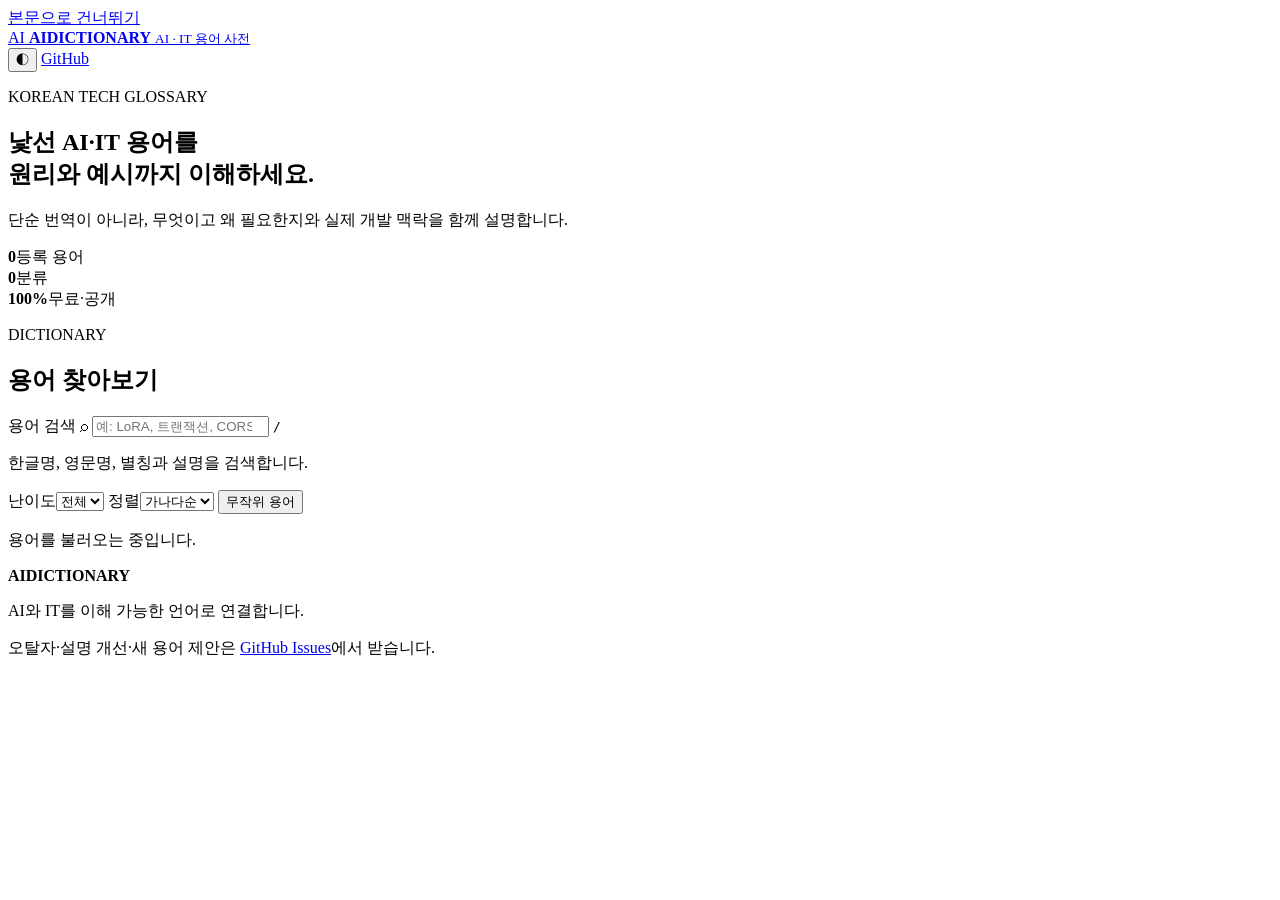
==== index.html @ cf3310d8 "feat: add dictionary page shell" ====
<!doctype html>
<html lang="ko">
<head>
  <meta charset="utf-8">
  <meta name="viewport" content="width=device-width, initial-scale=1">
  <meta name="description" content="AI부터 개발, 데이터베이스, 네트워크, 인프라, 보안까지 쉽게 설명하는 한국어 IT 용어 사전">
  <meta name="theme-color" content="#0b1020">
  <title>AIDICTIONARY — AI·IT 용어 사전</title>
  <link rel="stylesheet" href="./styles.css">
</head>
<body>
  <a class="skip-link" href="#dictionary">본문으로 건너뛰기</a>

  <header class="site-header">
    <div class="header-inner">
      <a class="brand" href="./" aria-label="AIDICTIONARY 홈">
        <span class="brand-mark" aria-hidden="true">AI</span>
        <span>
          <strong>AIDICTIONARY</strong>
          <small>AI · IT 용어 사전</small>
        </span>
      </a>
      <nav class="header-actions" aria-label="주요 메뉴">
        <button class="icon-button" id="themeToggle" type="button" aria-label="색상 모드 변경" title="색상 모드 변경">
          <span aria-hidden="true">◐</span>
        </button>
        <a class="github-link" href="https://github.com/notetester/AIDICTIONARY" target="_blank" rel="noreferrer">GitHub</a>
      </nav>
    </div>
  </header>

  <main>
    <section class="hero" aria-labelledby="hero-title">
      <div class="hero-inner">
        <p class="eyebrow">KOREAN TECH GLOSSARY</p>
        <h1 id="hero-title">낯선 AI·IT 용어를<br><span>원리와 예시까지</span> 이해하세요.</h1>
        <p class="hero-copy">단순 번역이 아니라, 무엇이고 왜 필요한지와 실제 개발 맥락을 함께 설명합니다.</p>
        <div class="hero-stats" aria-label="사전 통계">
          <div><strong id="termCount">0</strong><span>등록 용어</span></div>
          <div><strong id="categoryCount">0</strong><span>분류</span></div>
          <div><strong>100%</strong><span>무료·공개</span></div>
        </div>
      </div>
    </section>

    <section class="dictionary-shell" id="dictionary" aria-labelledby="dictionary-title">
      <div class="toolbar">
        <div class="section-heading">
          <p class="eyebrow">DICTIONARY</p>
          <h2 id="dictionary-title">용어 찾아보기</h2>
        </div>
        <div class="search-wrap">
          <label class="sr-only" for="searchInput">용어 검색</label>
          <span class="search-icon" aria-hidden="true">⌕</span>
          <input id="searchInput" type="search" autocomplete="off" placeholder="예: LoRA, 트랜잭션, CORS, 그라운딩" aria-describedby="searchHint">
          <kbd title="검색창으로 이동">/</kbd>
        </div>
        <p id="searchHint" class="sr-only">한글명, 영문명, 별칭과 설명을 검색합니다.</p>
        <div class="filters" aria-label="용어 필터">
          <div id="categoryFilters" class="chip-list" role="group" aria-label="분류"></div>
          <div class="secondary-filters">
            <label><span>난이도</span><select id="levelFilter"><option value="전체">전체</option><option value="입문">입문</option><option value="중급">중급</option><option value="고급">고급</option></select></label>
            <label><span>정렬</span><select id="sortFilter"><option value="korean">가나다순</option><option value="english">영문순</option><option value="level">난이도순</option></select></label>
            <button id="randomButton" class="secondary-button" type="button">무작위 용어</button>
          </div>
        </div>
      </div>
      <div class="results-header" aria-live="polite">
        <p id="resultSummary">용어를 불러오는 중입니다.</p>
        <button id="clearFilters" class="text-button" type="button" hidden>필터 초기화</button>
      </div>
      <div id="termGrid" class="term-grid" aria-live="polite"></div>
      <div id="emptyState" class="empty-state" hidden><strong>검색 결과가 없습니다.</strong><p>다른 검색어나 분류를 선택해 보세요.</p></div>
    </section>
  </main>

  <dialog id="termDialog" class="term-dialog" aria-labelledby="dialogTerm">
    <form method="dialog" class="dialog-topbar">
      <span id="dialogCategory" class="category-badge"></span>
      <button class="dialog-close" aria-label="상세 창 닫기">×</button>
    </form>
    <article id="dialogContent"></article>
  </dialog>

  <footer>
    <div><strong>AIDICTIONARY</strong><p>AI와 IT를 이해 가능한 언어로 연결합니다.</p></div>
    <p>오탈자·설명 개선·새 용어 제안은 <a href="https://github.com/notetester/AIDICTIONARY/issues" target="_blank" rel="noreferrer">GitHub Issues</a>에서 받습니다.</p>
  </footer>

  <script src="./data/terms.js"></script>
  <script src="./app.js"></script>
</body>
</html>
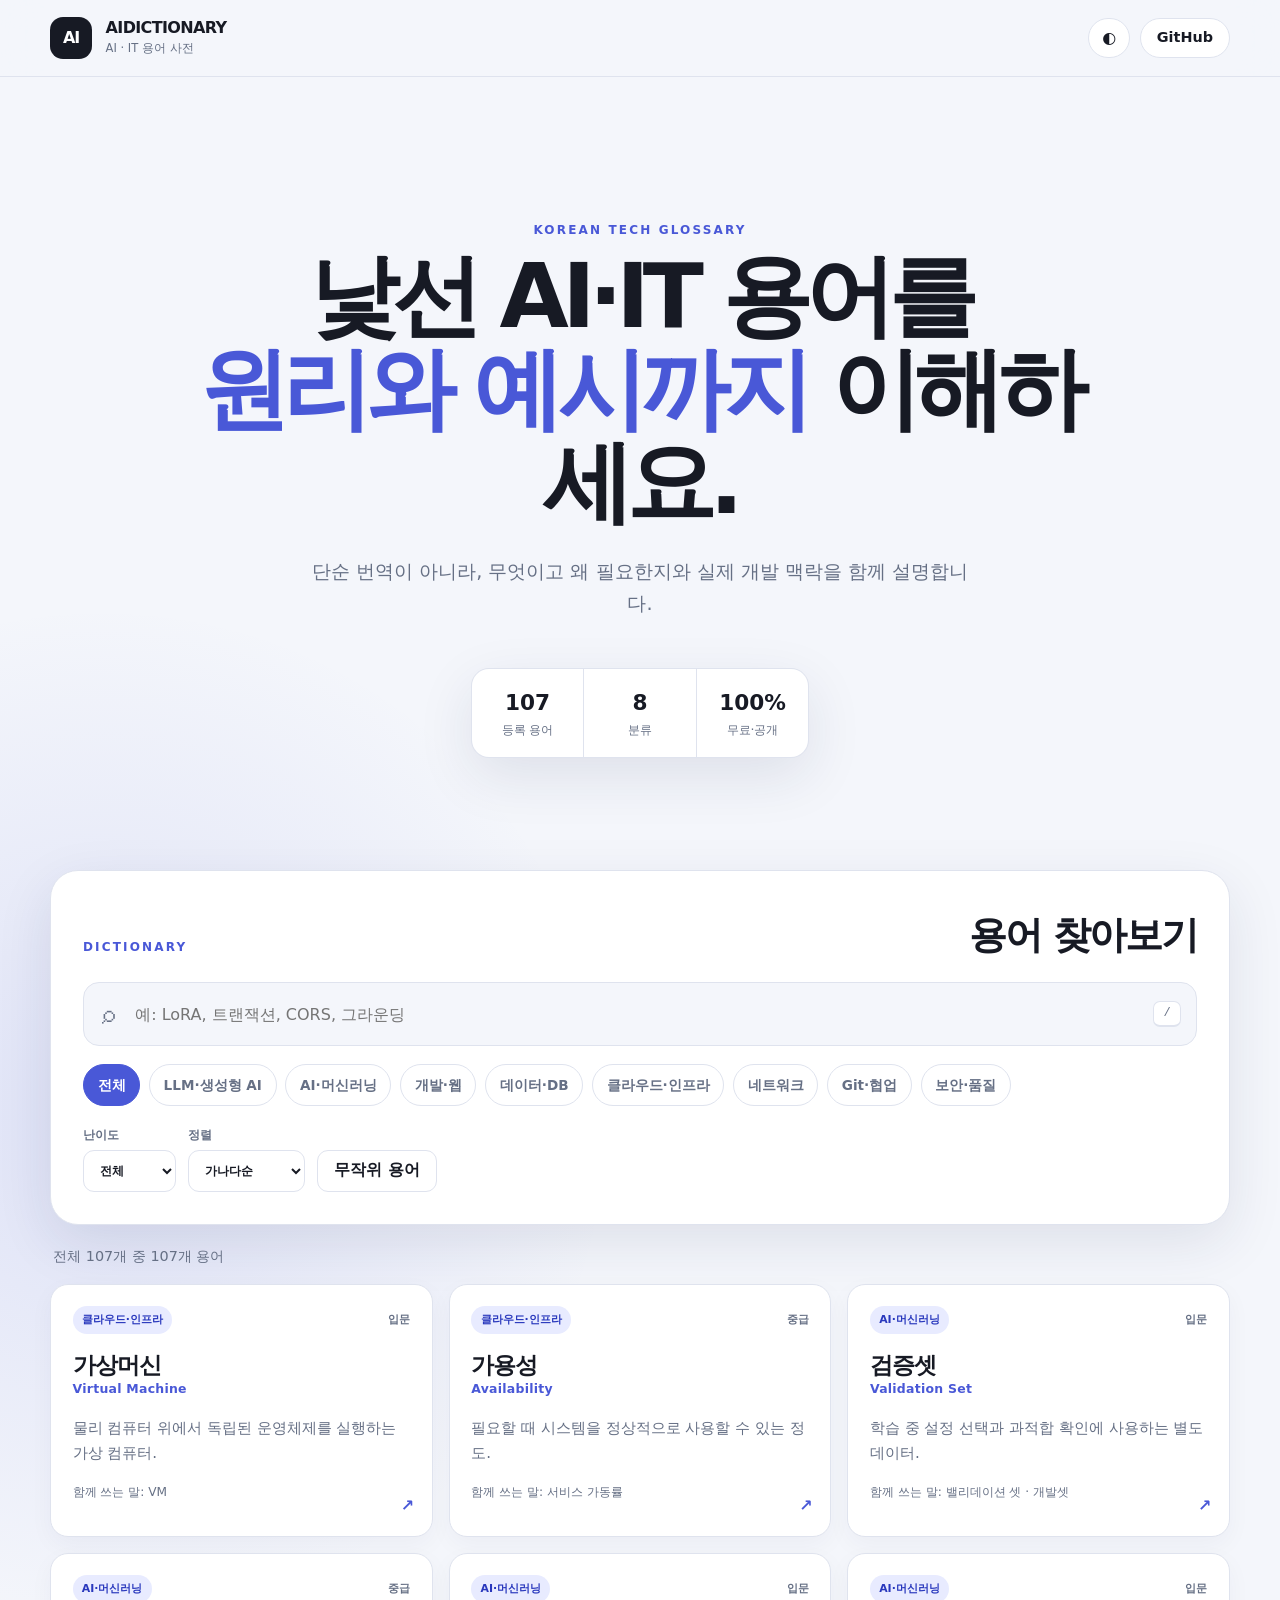
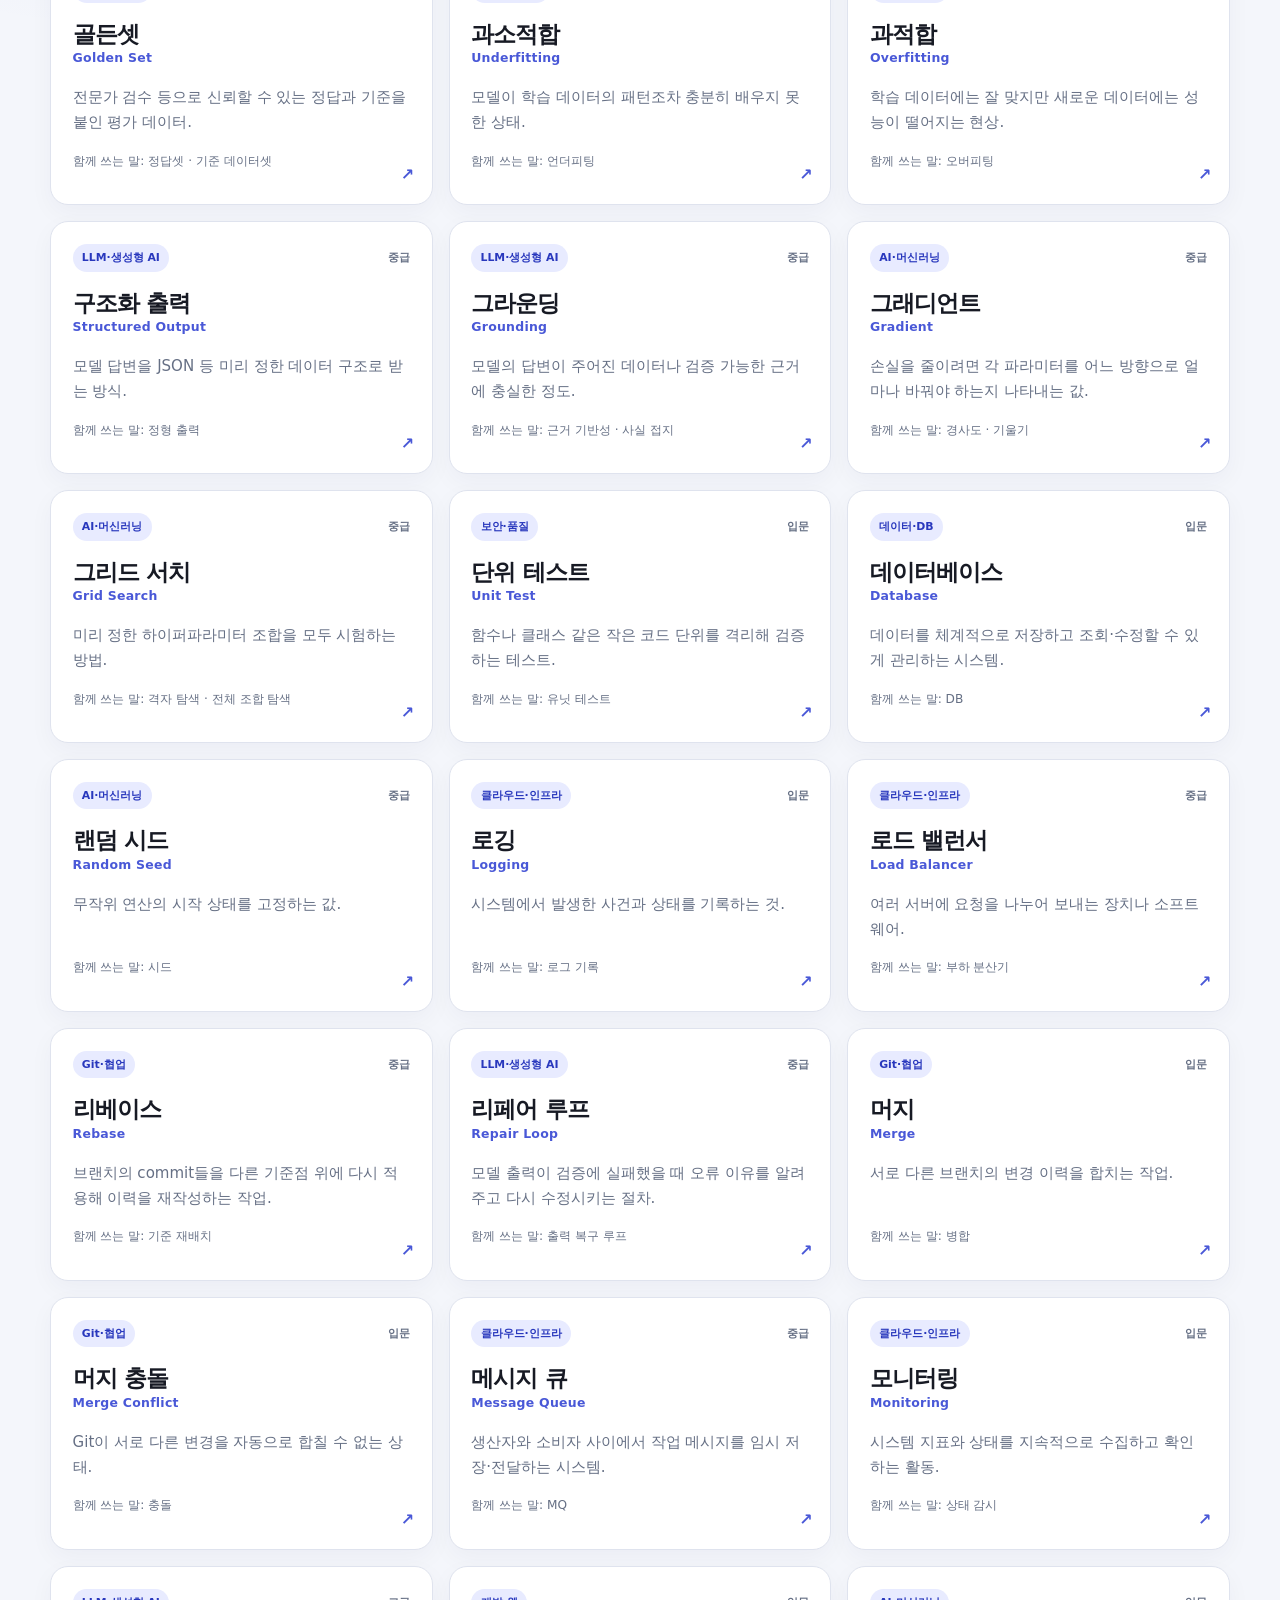
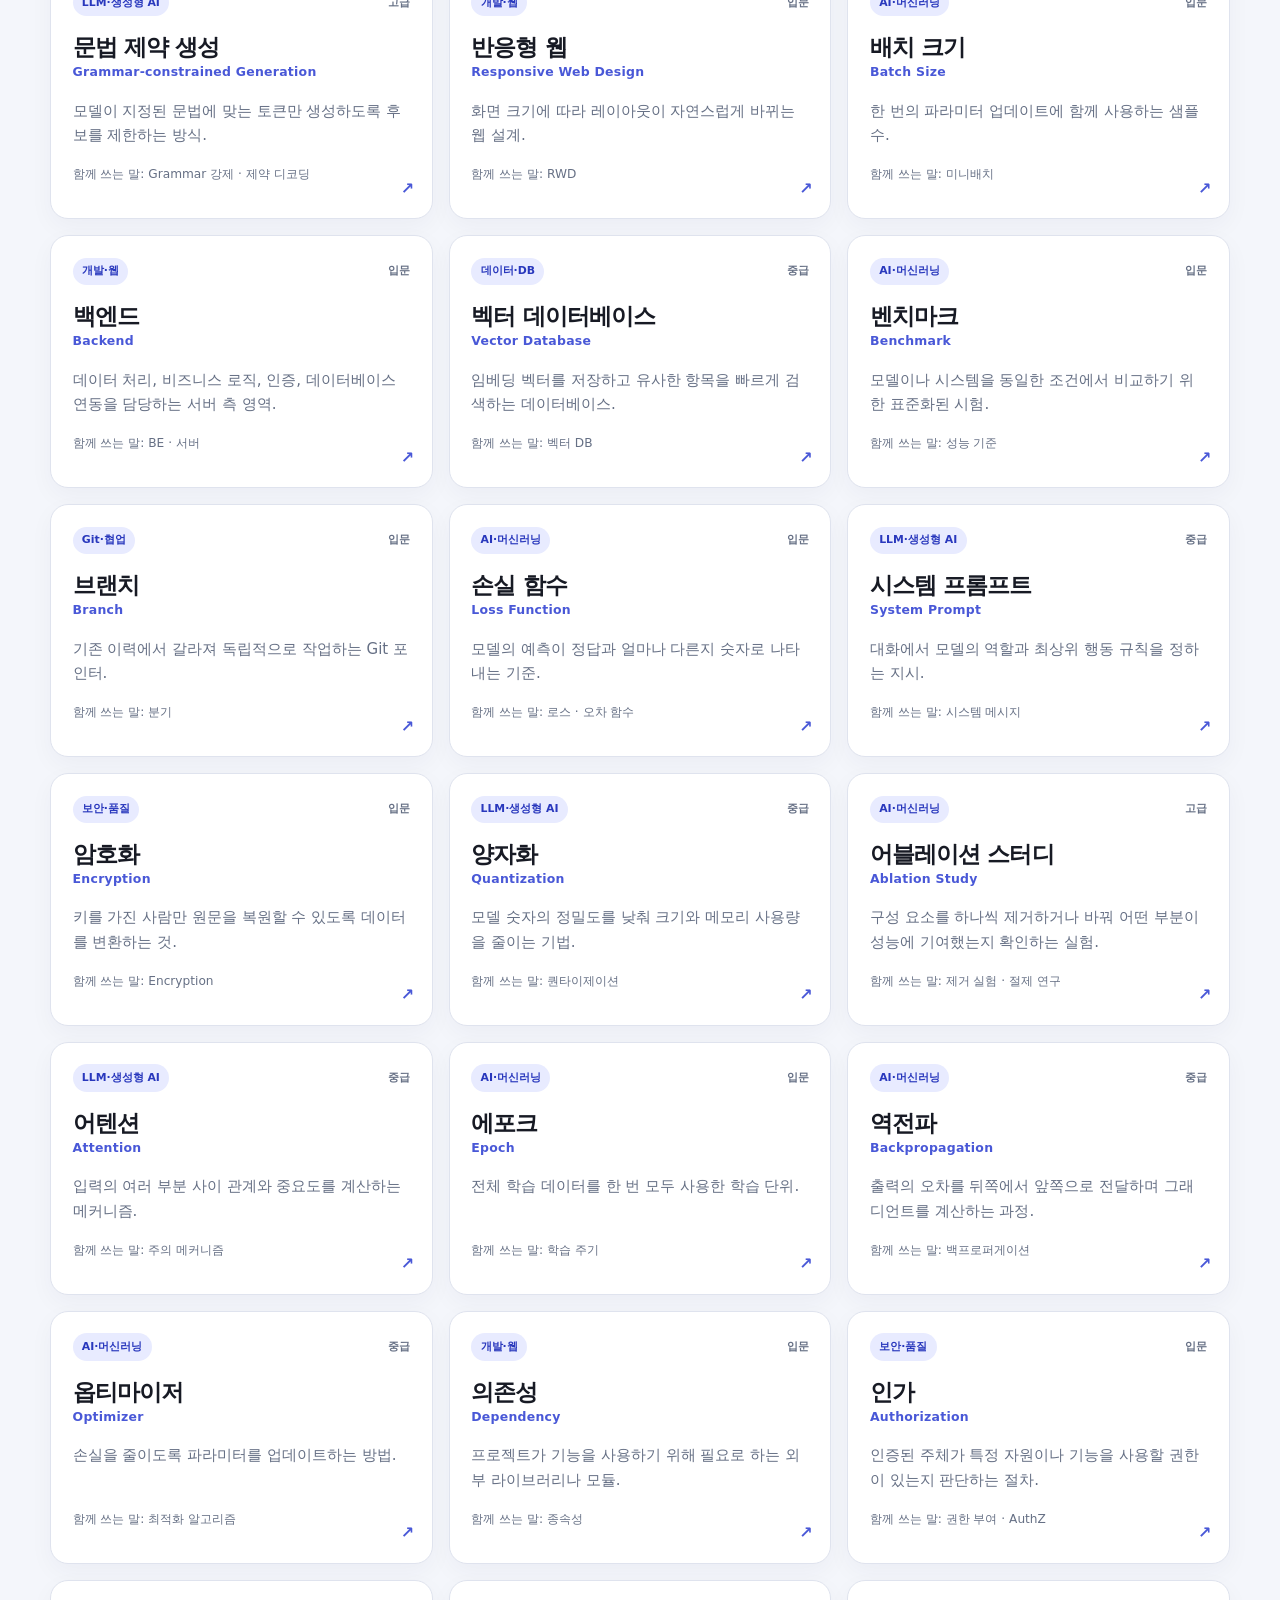
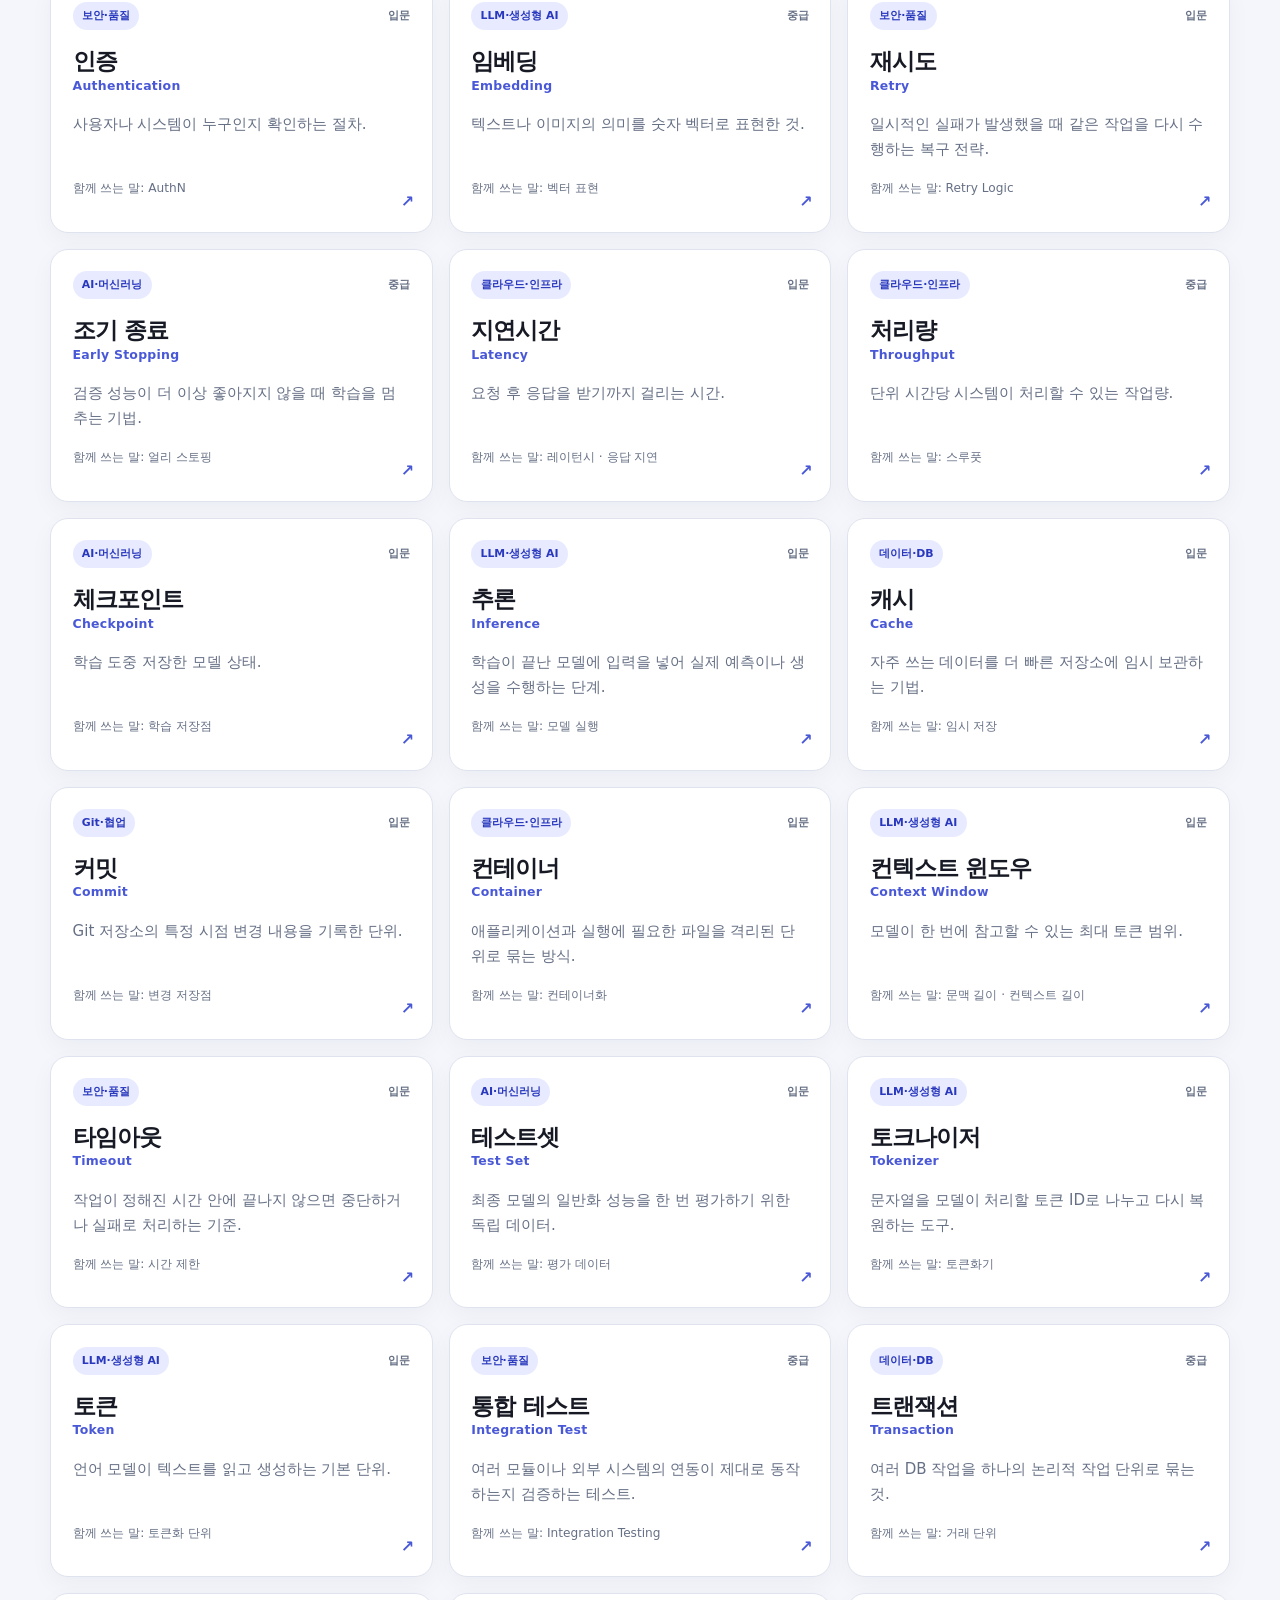
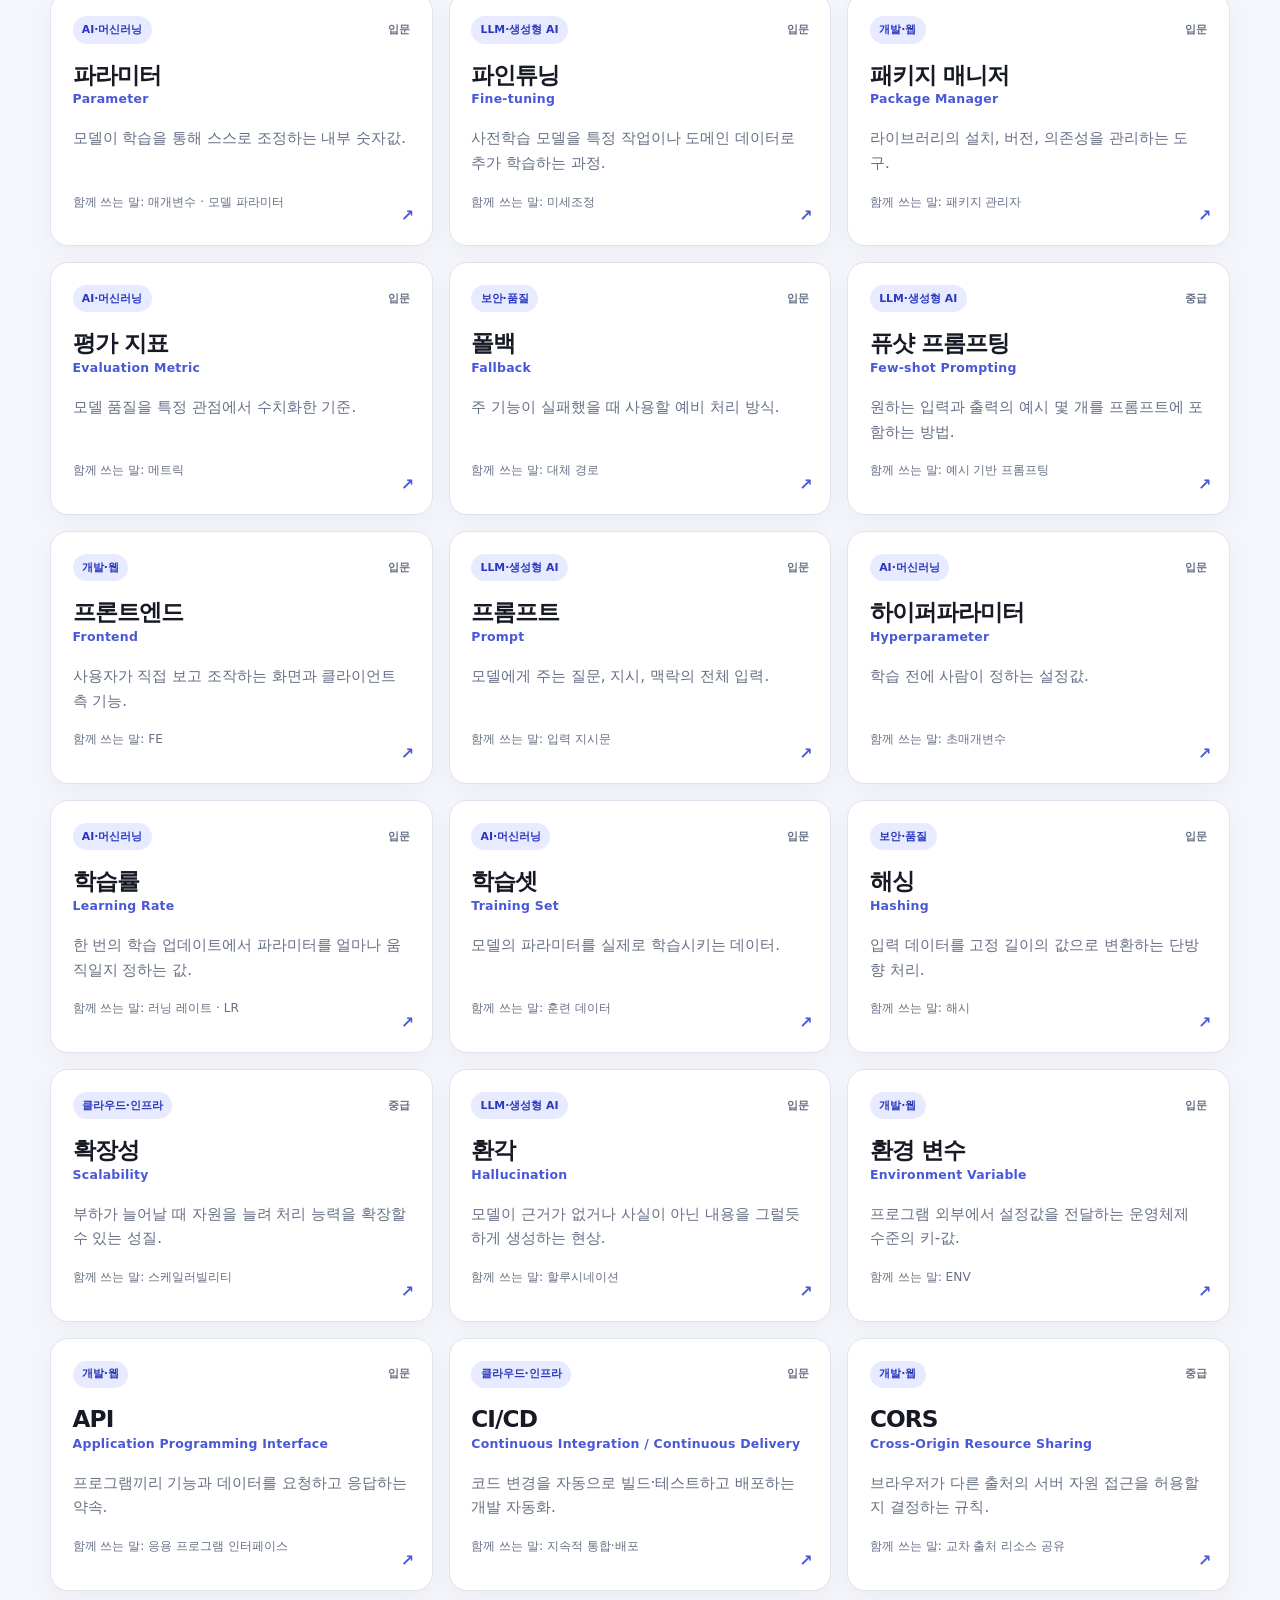
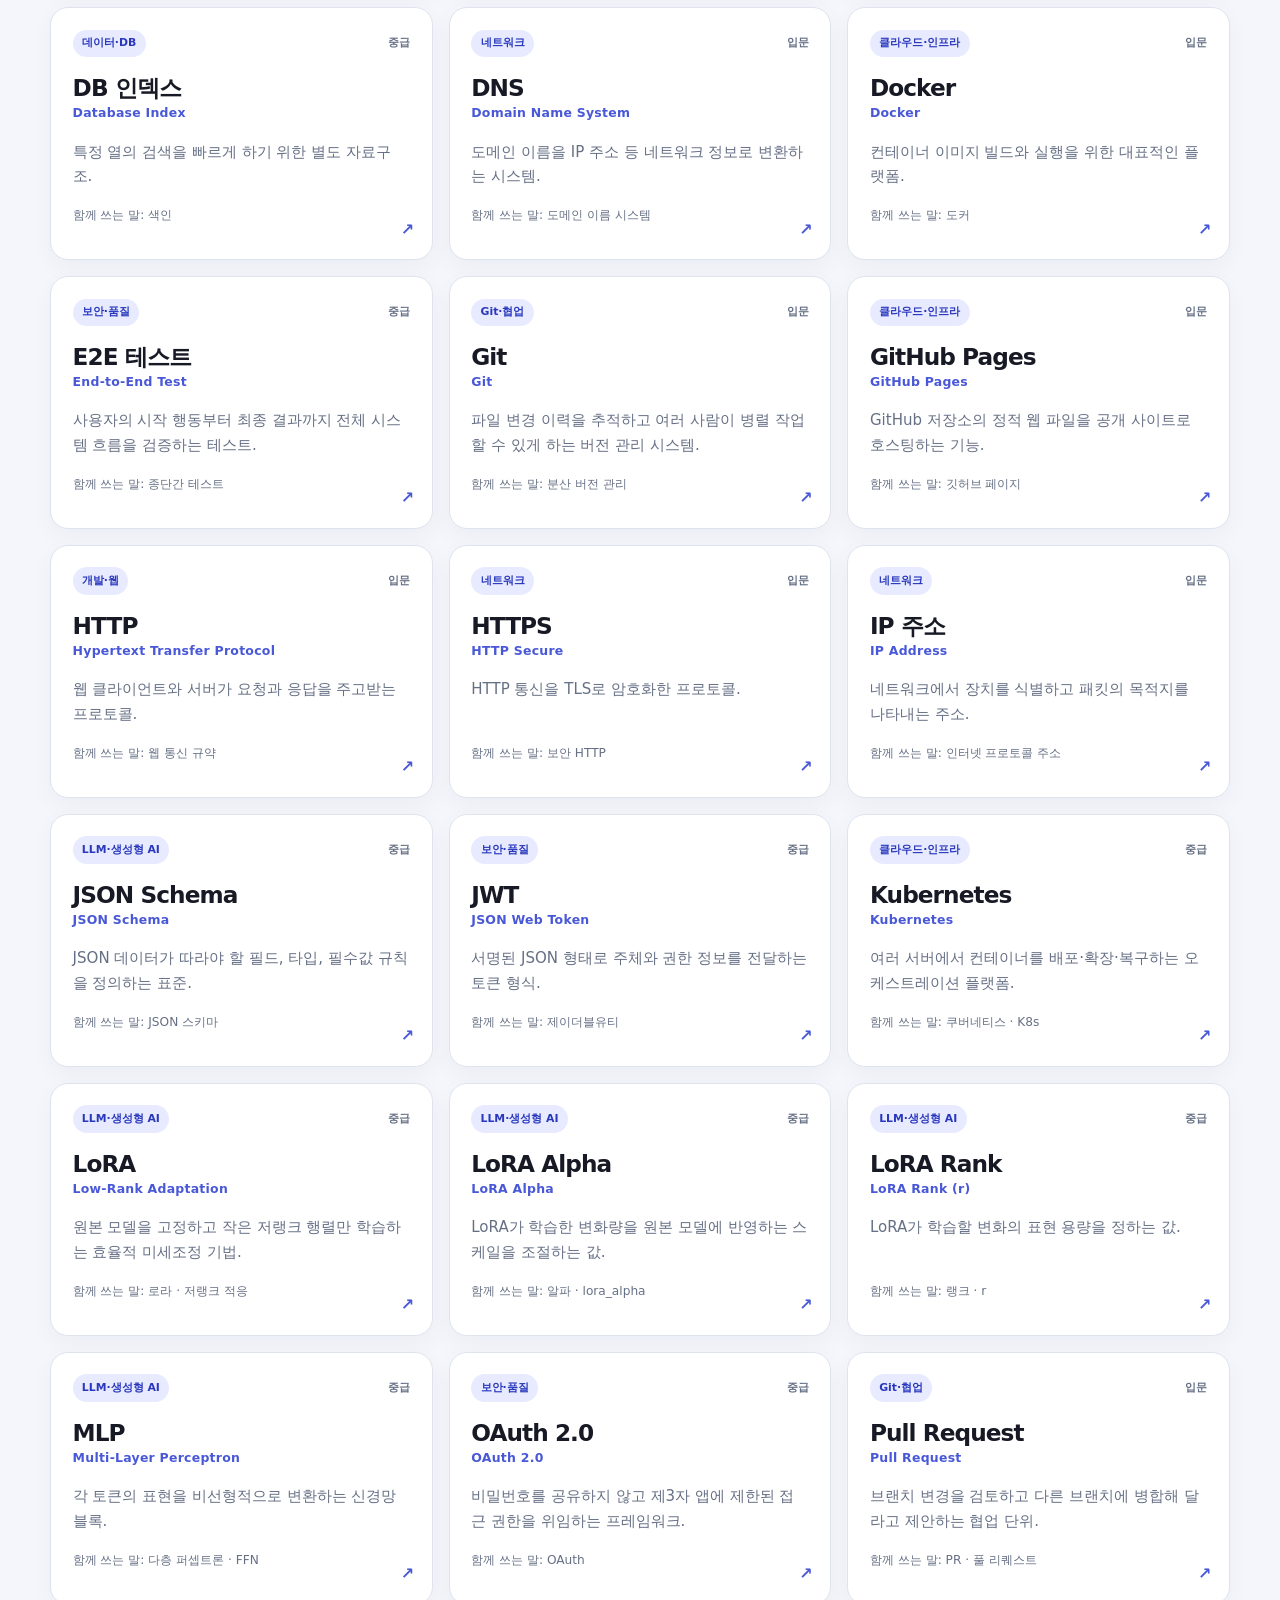
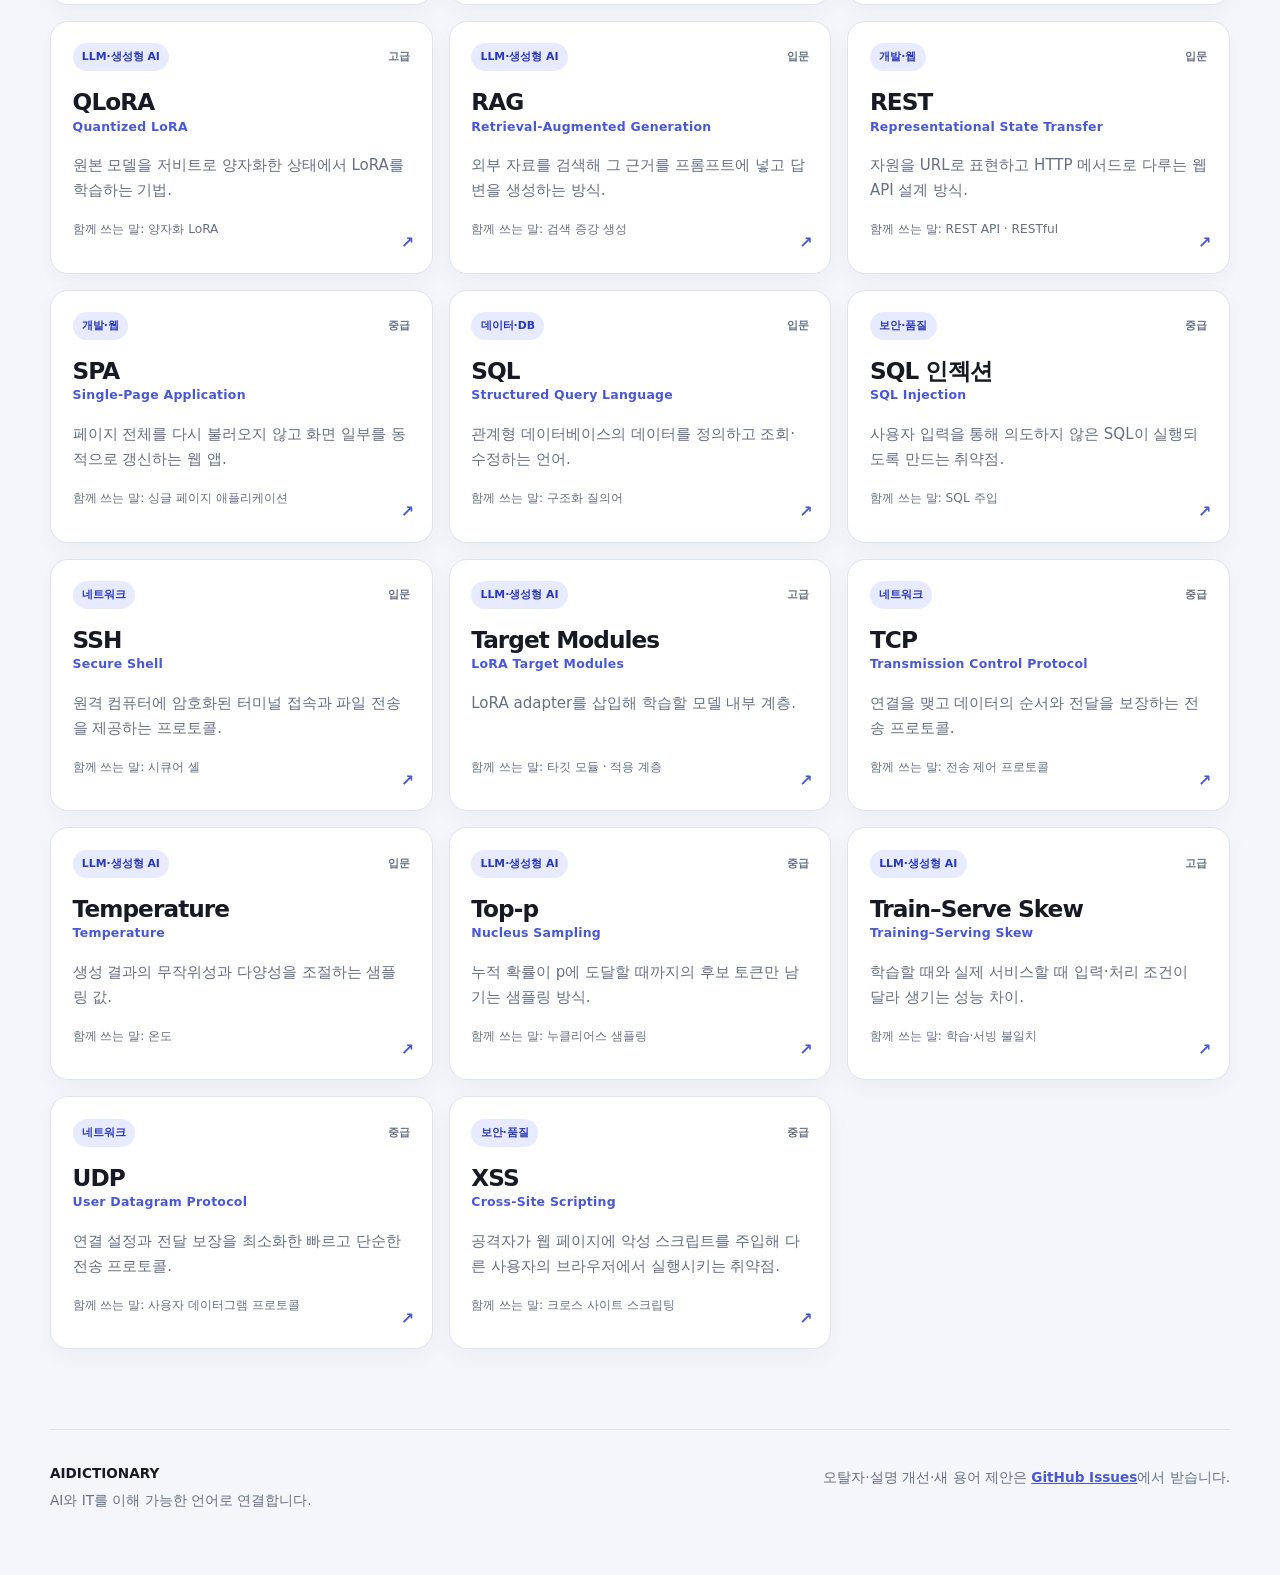
==== commit ae233859: "fix: load split terminology datasets" ====
--- a/index.html
+++ b/index.html
@@ -87,7 +87,9 @@
     <p>오탈자·설명 개선·새 용어 제안은 <a href="https://github.com/notetester/AIDICTIONARY/issues" target="_blank" rel="noreferrer">GitHub Issues</a>에서 받습니다.</p>
   </footer>
 
-  <script src="./data/terms.js"></script>
+  <script src="./data/terms-ml.js"></script>
+  <script src="./data/terms-llm.js"></script>
+  <script src="./data/terms-it.js"></script>
   <script src="./app.js"></script>
 </body>
 </html>
--- a/styles.css
+++ b/styles.css
@@ -0,0 +1 @@
+:root{color-scheme:light;--bg:#f4f6fb;--surface:#fff;--surface-soft:#eef2ff;--text:#171a24;--muted:#667085;--line:#dfe3ee;--accent:#4958d7;--accent-strong:#2938bd;--accent-soft:#e8ebff;--shadow:0 18px 55px rgba(28,35,74,.1);--radius-lg:28px;--radius-md:18px;font-family:Inter,Pretendard,"Noto Sans KR","Apple SD Gothic Neo",system-ui,-apple-system,BlinkMacSystemFont,"Segoe UI",sans-serif}:root[data-theme=dark]{color-scheme:dark;--bg:#090d18;--surface:#111725;--surface-soft:#171f33;--text:#f3f5fb;--muted:#aab2c5;--line:#273047;--accent:#9aa5ff;--accent-strong:#c2c8ff;--accent-soft:#222b52;--shadow:0 18px 55px rgba(0,0,0,.3)}*{box-sizing:border-box}html{scroll-behavior:smooth}body{margin:0;min-width:320px;background:radial-gradient(circle at 8% 10%,rgba(73,88,215,.13),transparent 32rem),var(--bg);color:var(--text);line-height:1.65}button,input,select{font:inherit}button,select{cursor:pointer}a{color:inherit}.skip-link{position:fixed;left:1rem;top:-5rem;z-index:100;padding:.7rem 1rem;border-radius:.6rem;background:var(--text);color:var(--surface)}.skip-link:focus{top:1rem}.sr-only{position:absolute!important;width:1px!important;height:1px!important;padding:0!important;margin:-1px!important;overflow:hidden!important;clip:rect(0,0,0,0)!important;white-space:nowrap!important;border:0!important}.site-header{position:sticky;top:0;z-index:20;border-bottom:1px solid var(--line);background:color-mix(in srgb,var(--bg) 84%,transparent);backdrop-filter:blur(18px)}.header-inner,.hero-inner,.dictionary-shell,footer{width:min(1180px,calc(100% - 2rem));margin-inline:auto}.header-inner{min-height:76px;display:flex;align-items:center;justify-content:space-between;gap:1rem}.brand{display:inline-flex;align-items:center;gap:.85rem;text-decoration:none}.brand-mark{display:grid;place-items:center;width:42px;height:42px;border-radius:13px;background:var(--text);color:var(--surface);font-weight:900;letter-spacing:-.08em}.brand strong,.brand small{display:block}.brand strong{line-height:1.2;letter-spacing:-.04em}.brand small{margin-top:.1rem;color:var(--muted);font-size:.72rem}.header-actions{display:flex;align-items:center;gap:.6rem}.icon-button,.github-link{min-height:40px;border:1px solid var(--line);border-radius:999px;background:var(--surface);color:var(--text)}.icon-button{width:42px}.github-link{display:inline-flex;align-items:center;padding:0 1rem;text-decoration:none;font-size:.9rem;font-weight:700}.hero{padding:clamp(5rem,12vw,9rem) 0 clamp(4.2rem,10vw,7rem)}.hero-inner{max-width:930px;text-align:center}.eyebrow{margin:0 0 .55rem;color:var(--accent);font-size:.75rem;font-weight:900;letter-spacing:.18em}.hero h1{margin:0;font-size:clamp(2.5rem,7vw,5.7rem);line-height:1.04;letter-spacing:-.075em}.hero h1 span{color:var(--accent)}.hero-copy{max-width:680px;margin:1.7rem auto 0;color:var(--muted);font-size:clamp(1rem,2vw,1.2rem)}.hero-stats{display:inline-grid;grid-template-columns:repeat(3,minmax(110px,1fr));gap:1px;margin-top:3rem;overflow:hidden;border:1px solid var(--line);border-radius:var(--radius-md);background:var(--line);box-shadow:var(--shadow)}.hero-stats div{padding:1rem 1.4rem;background:var(--surface)}.hero-stats strong,.hero-stats span{display:block}.hero-stats strong{font-size:1.35rem}.hero-stats span{color:var(--muted);font-size:.78rem}.dictionary-shell{margin-bottom:5rem}.toolbar{padding:clamp(1.2rem,3vw,2rem);border:1px solid var(--line);border-radius:var(--radius-lg);background:var(--surface);box-shadow:var(--shadow)}.section-heading{display:flex;align-items:end;justify-content:space-between;margin-bottom:1rem}.section-heading h2{margin:0;font-size:clamp(1.6rem,4vw,2.4rem);letter-spacing:-.05em}.search-wrap{position:relative}.search-wrap input{width:100%;height:64px;padding:0 3.3rem 0 3.2rem;border:1px solid var(--line);border-radius:16px;outline:none;background:var(--bg);color:var(--text);font-size:1rem;transition:border-color .18s ease,box-shadow .18s ease}.search-wrap input:focus{border-color:var(--accent);box-shadow:0 0 0 4px var(--accent-soft)}.search-icon{position:absolute;left:1.2rem;top:50%;transform:translateY(-52%);color:var(--muted);font-size:1.6rem}.search-wrap kbd{position:absolute;right:1rem;top:50%;transform:translateY(-50%);min-width:28px;padding:.1rem .42rem;border:1px solid var(--line);border-bottom-width:2px;border-radius:7px;background:var(--surface);color:var(--muted);text-align:center;font-size:.75rem}.filters{margin-top:1.1rem}.chip-list{display:flex;gap:.55rem;overflow-x:auto;padding-bottom:.4rem;scrollbar-width:thin}.filter-chip{flex:0 0 auto;padding:.55rem .85rem;border:1px solid var(--line);border-radius:999px;background:var(--surface);color:var(--muted);font-size:.85rem;font-weight:700}.filter-chip[aria-pressed=true]{border-color:var(--accent);background:var(--accent);color:#fff}.secondary-filters{display:flex;flex-wrap:wrap;gap:.75rem;align-items:end;margin-top:.85rem}.secondary-filters label{display:grid;gap:.25rem;color:var(--muted);font-size:.75rem;font-weight:700}.secondary-filters select,.secondary-button{min-height:42px;border:1px solid var(--line);border-radius:11px;background:var(--surface);color:var(--text)}.secondary-filters select{padding:0 2.2rem 0 .75rem}.secondary-button{padding:0 1rem;font-weight:800}.results-header{display:flex;justify-content:space-between;gap:1rem;align-items:center;padding:1.3rem .2rem .9rem;color:var(--muted);font-size:.9rem}.results-header p{margin:0}.text-button{border:0;background:transparent;color:var(--accent);font-weight:800}.term-grid{display:grid;grid-template-columns:repeat(3,minmax(0,1fr));gap:1rem}.term-card{position:relative;min-height:250px;display:flex;flex-direction:column;padding:1.35rem;border:1px solid var(--line);border-radius:var(--radius-md);background:var(--surface);box-shadow:0 8px 24px rgba(28,35,74,.04);transition:transform .18s ease,border-color .18s ease,box-shadow .18s ease;cursor:pointer}.term-card:hover{transform:translateY(-4px);border-color:var(--accent);box-shadow:var(--shadow)}.term-card:focus-visible{outline:3px solid var(--accent);outline-offset:3px}.card-top{display:flex;align-items:center;justify-content:space-between;gap:.5rem}.category-badge,.level-badge{display:inline-flex;width:fit-content;align-items:center;border-radius:999px;font-size:.68rem;font-weight:850}.category-badge{padding:.3rem .58rem;background:var(--accent-soft);color:var(--accent-strong)}.level-badge{color:var(--muted)}.term-card h3{margin:1rem 0 .05rem;font-size:1.45rem;line-height:1.25;letter-spacing:-.04em}.english-name{margin:0;color:var(--accent);font-size:.78rem;font-weight:800;letter-spacing:.02em}.short-definition{margin:1rem 0;color:var(--muted);font-size:.94rem}.card-aliases{margin-top:auto;color:var(--muted);font-size:.76rem}.card-open{position:absolute;right:1.1rem;bottom:1rem;color:var(--accent);font-weight:900}.empty-state{padding:5rem 1rem;text-align:center;color:var(--muted)}.empty-state strong{color:var(--text);font-size:1.2rem}.term-dialog{width:min(720px,calc(100% - 1.5rem));max-height:min(88vh,860px);padding:0;overflow:auto;border:1px solid var(--line);border-radius:24px;background:var(--surface);color:var(--text);box-shadow:0 25px 90px rgba(0,0,0,.35)}.term-dialog::backdrop{background:rgba(4,7,16,.68);backdrop-filter:blur(6px)}.dialog-topbar{position:sticky;top:0;z-index:2;display:flex;justify-content:space-between;align-items:center;padding:1rem 1.2rem;border-bottom:1px solid var(--line);background:var(--surface)}.dialog-close{width:38px;height:38px;border:1px solid var(--line);border-radius:50%;background:var(--surface);color:var(--text);font-size:1.4rem}#dialogContent{padding:clamp(1.4rem,4vw,2.3rem)}.dialog-title-wrap h2{margin:0;font-size:clamp(2rem,6vw,3.4rem);line-height:1.1;letter-spacing:-.06em}.dialog-title-wrap .english-name{margin-top:.45rem;font-size:.95rem}.dialog-aliases{margin:.8rem 0 0;color:var(--muted);font-size:.85rem}.dialog-lead{margin:1.7rem 0;padding:1.1rem 1.2rem;border-left:4px solid var(--accent);border-radius:0 12px 12px 0;background:var(--surface-soft);font-size:1.08rem;font-weight:750}.detail-section{margin-top:1.7rem}.detail-section h3{margin:0 0 .55rem;font-size:1rem}.detail-section p{margin:0;color:var(--muted)}.example-box{padding:1rem 1.1rem;border:1px solid var(--line);border-radius:13px;background:var(--bg)}.related-list{display:flex;flex-wrap:wrap;gap:.5rem}.related-button{padding:.42rem .7rem;border:1px solid var(--line);border-radius:999px;background:var(--surface);color:var(--accent);font-size:.82rem;font-weight:800}.share-row{display:flex;flex-wrap:wrap;gap:.65rem;margin-top:2rem;padding-top:1.2rem;border-top:1px solid var(--line)}.share-button{min-height:42px;padding:.55rem .9rem;border:1px solid var(--line);border-radius:10px;background:var(--surface);color:var(--text);font-weight:750;text-decoration:none}footer{display:flex;justify-content:space-between;gap:2rem;padding:2rem 0 4rem;border-top:1px solid var(--line);color:var(--muted);font-size:.85rem}footer strong{color:var(--text)}footer p{margin:.25rem 0 0}footer a{color:var(--accent);font-weight:800}@media(max-width:900px){.term-grid{grid-template-columns:repeat(2,minmax(0,1fr))}}@media(max-width:620px){.header-inner,.hero-inner,.dictionary-shell,footer{width:min(100% - 1.2rem,1180px)}.github-link{display:none}.hero{padding-top:4.5rem}.hero h1{font-size:clamp(2.4rem,13vw,4rem)}.hero-stats{width:100%}.hero-stats div{padding:.8rem .45rem}.term-grid{grid-template-columns:1fr}.secondary-filters{display:grid;grid-template-columns:1fr 1fr}.secondary-filters label,.secondary-filters select,.secondary-button{width:100%}.secondary-button{grid-column:1/-1}footer{display:block}footer>p{margin-top:1rem}}@media(prefers-reduced-motion:reduce){*,::before,::after{scroll-behavior:auto!important;transition:none!important}}
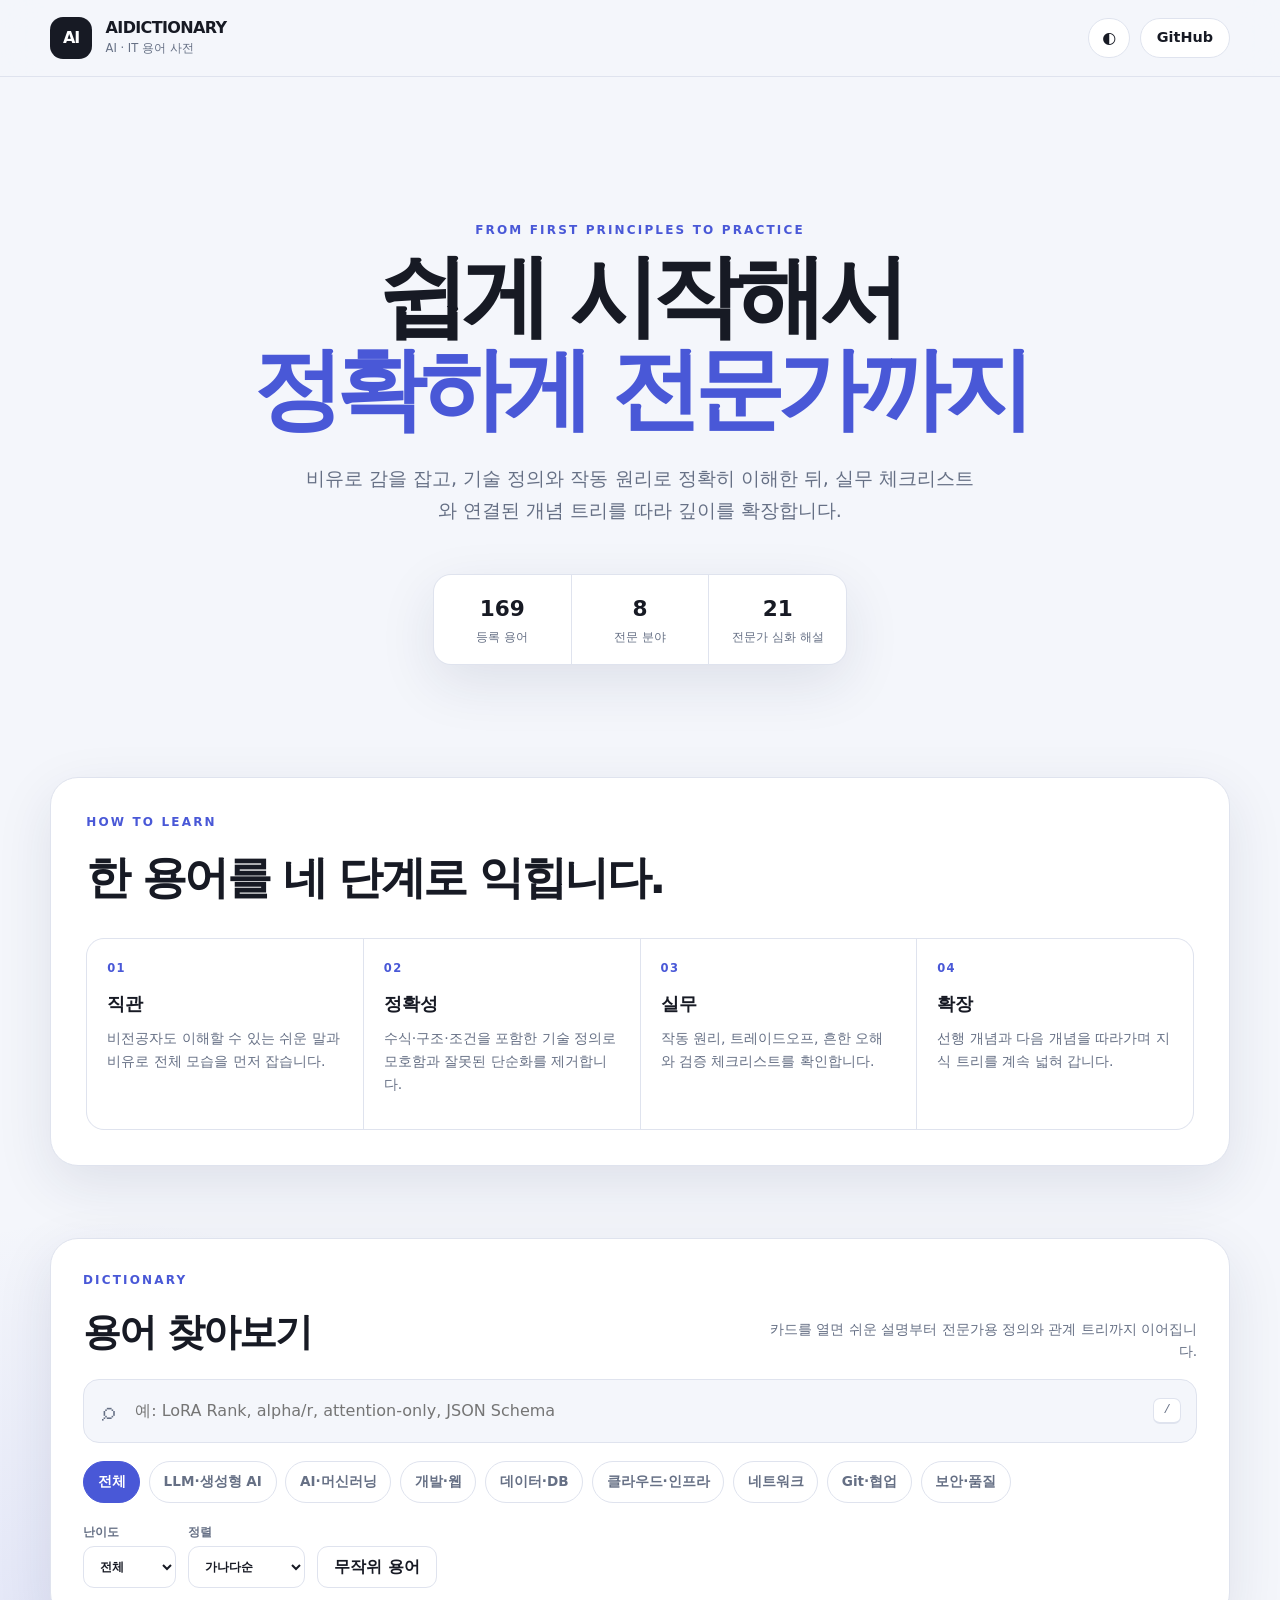
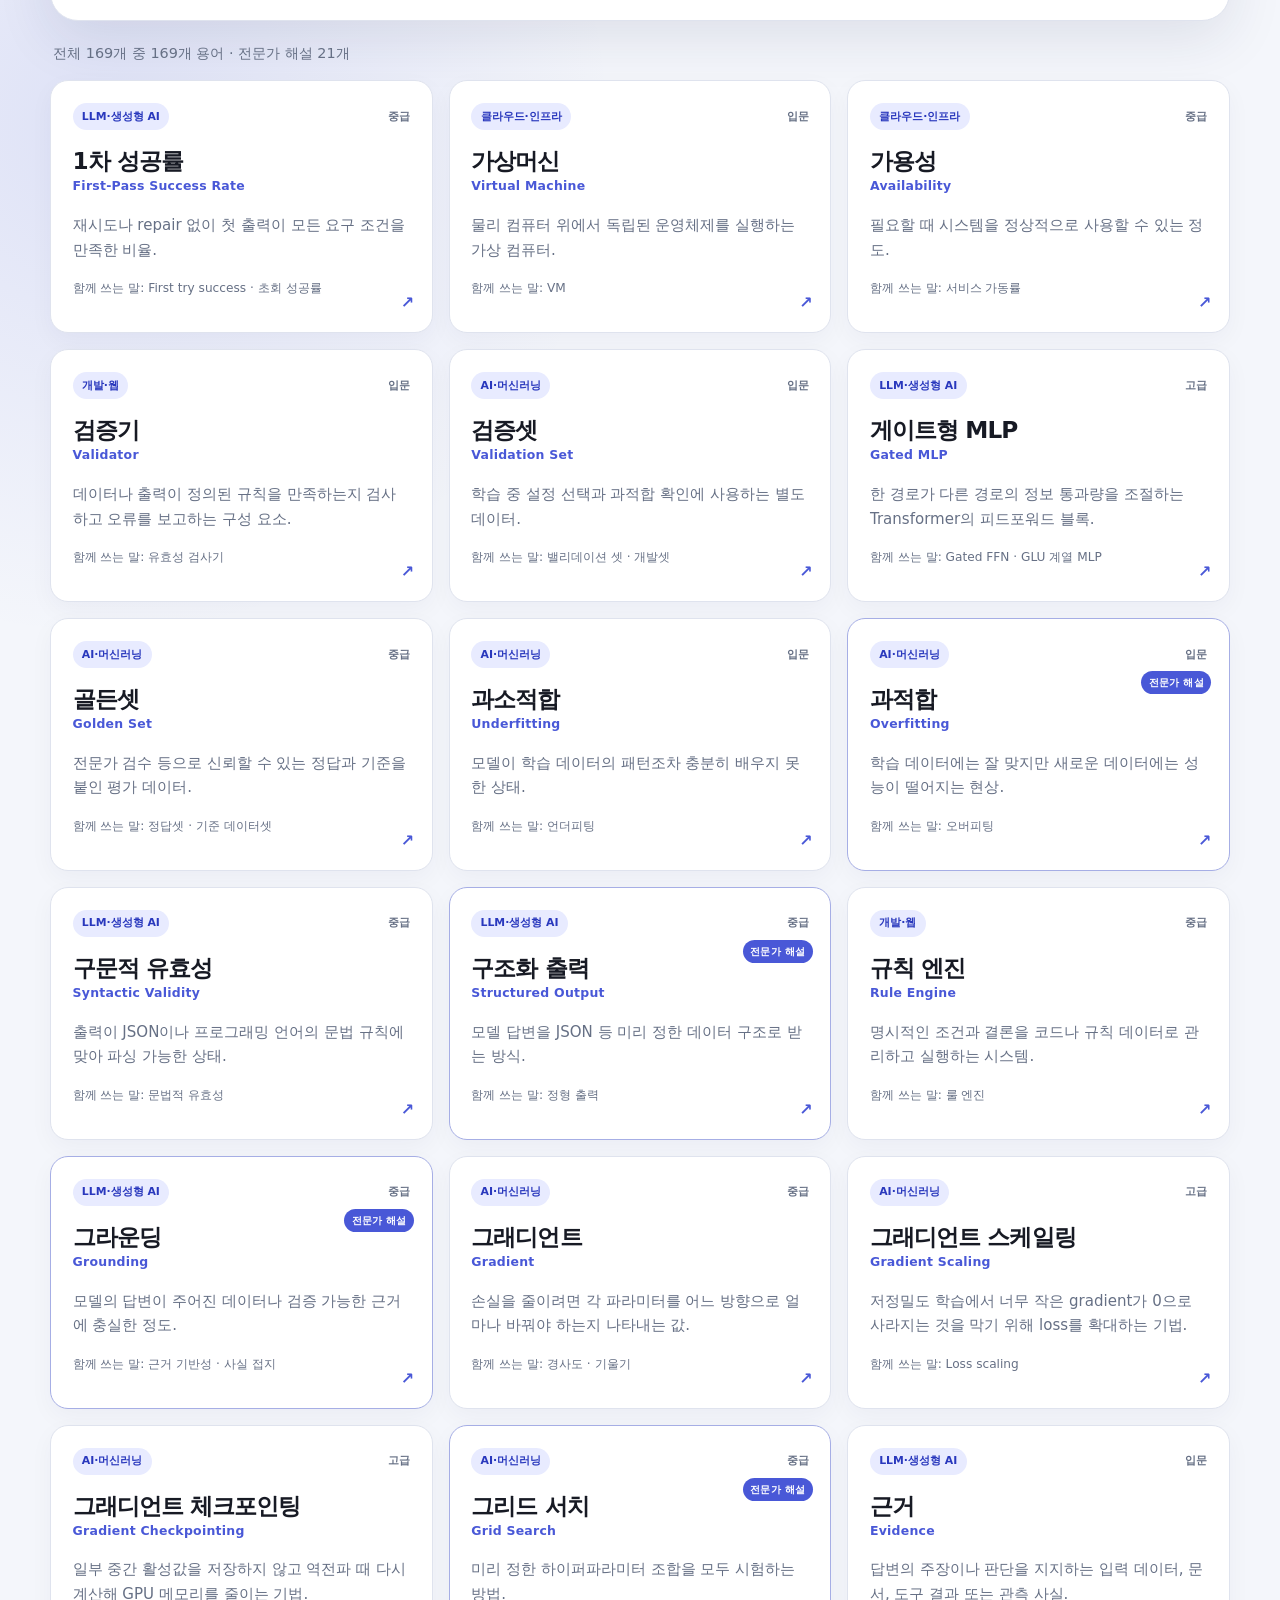
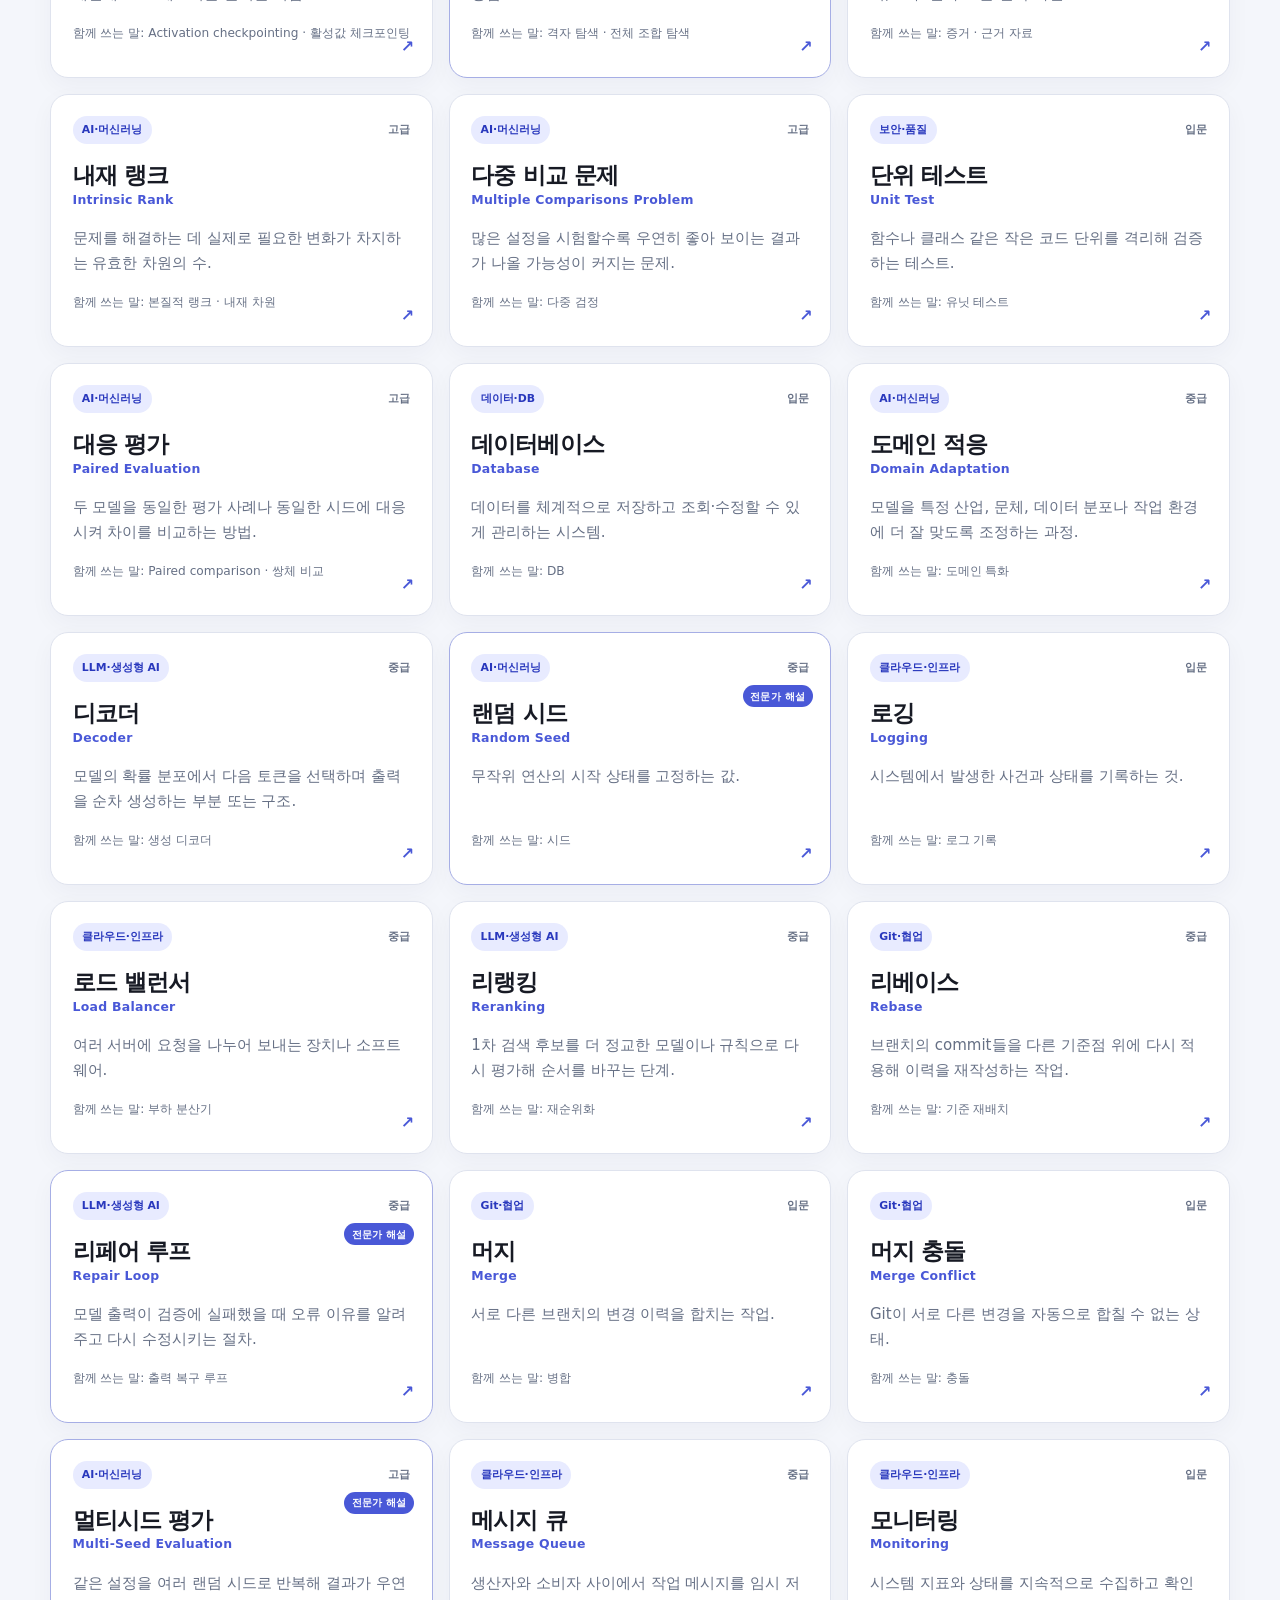
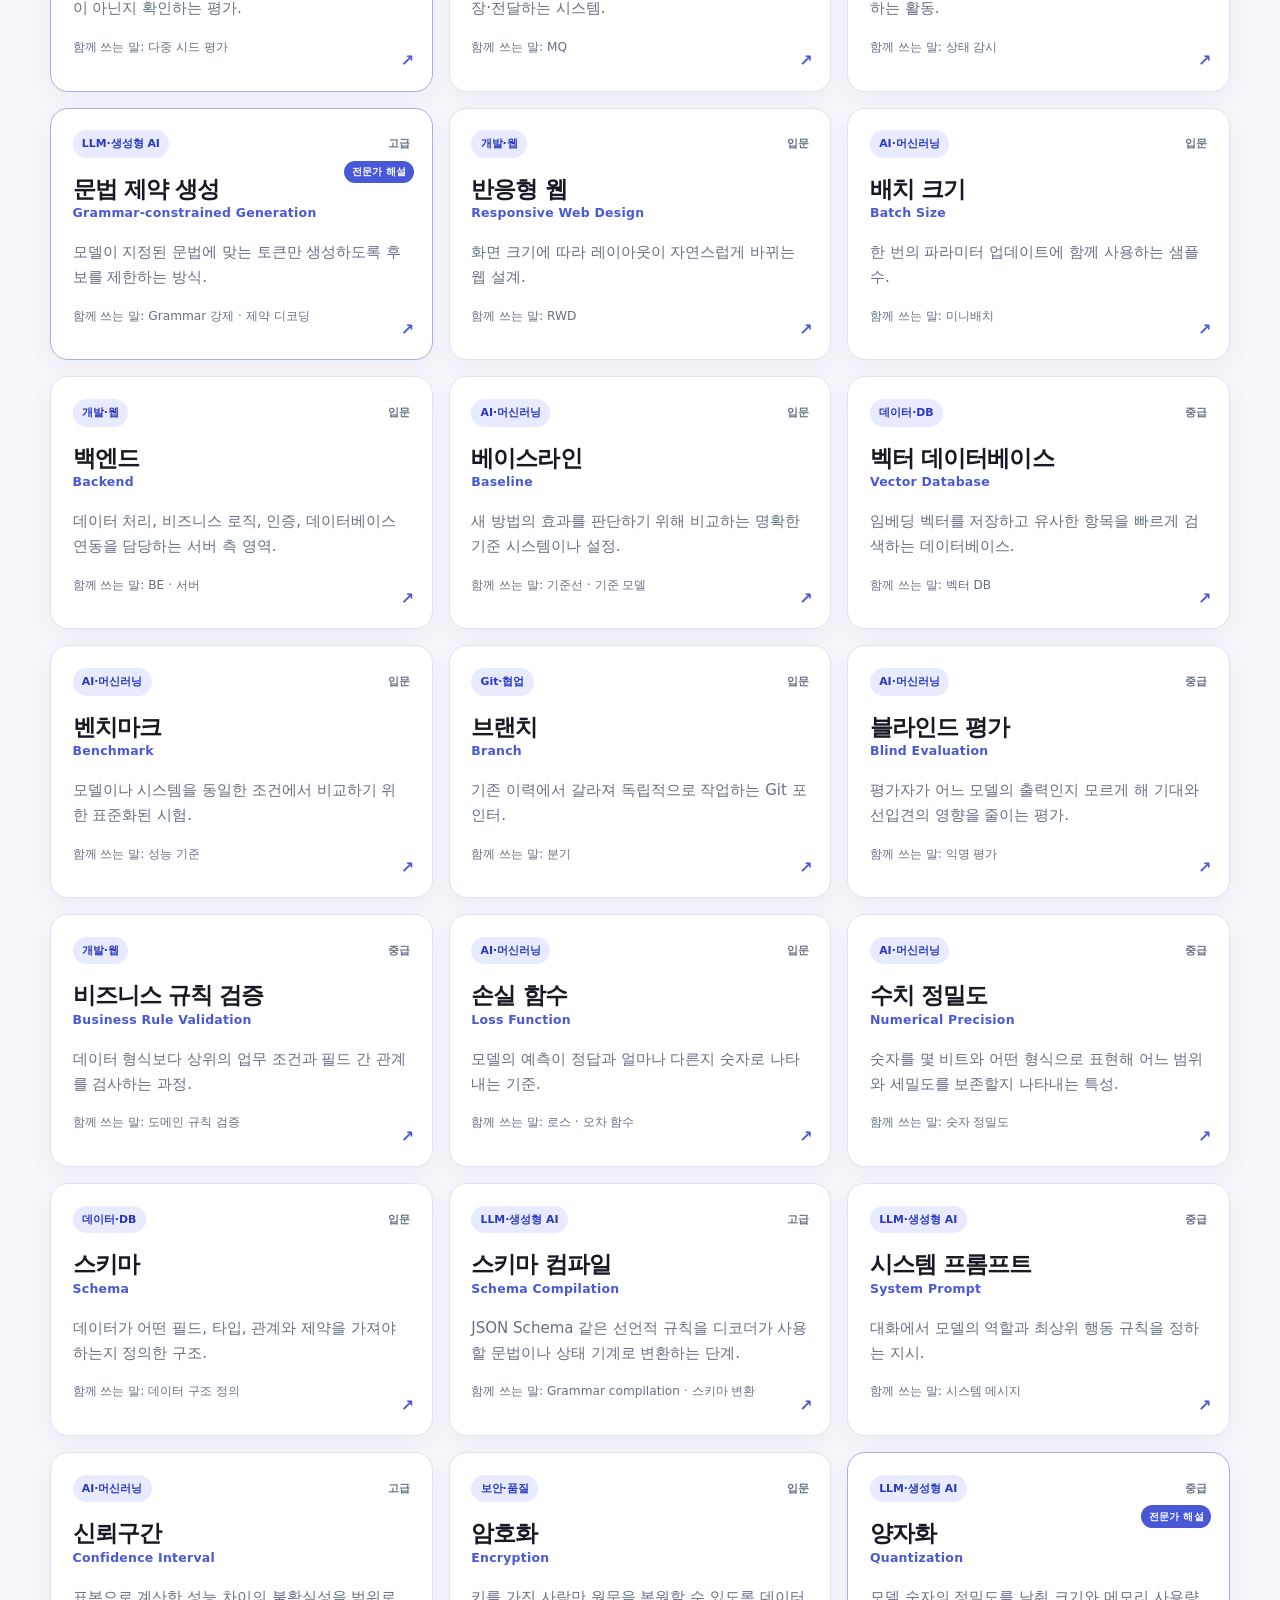
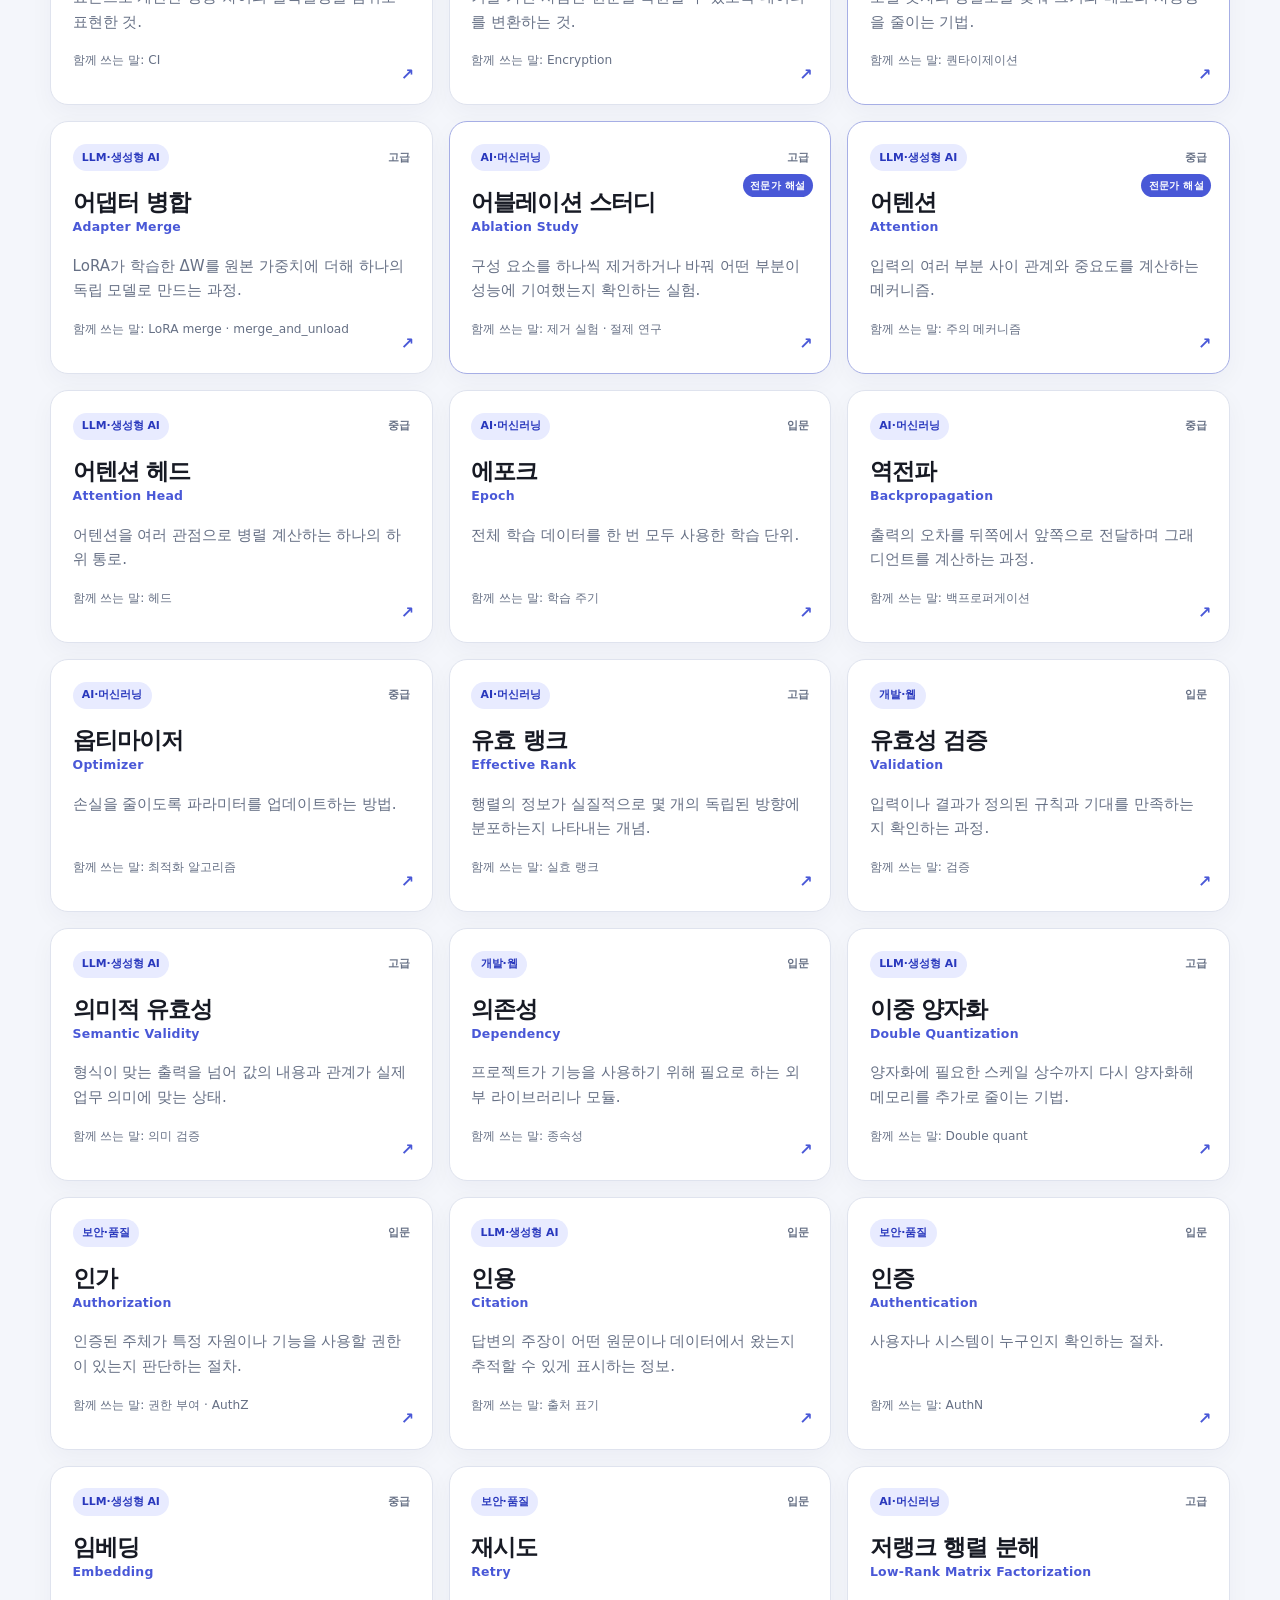
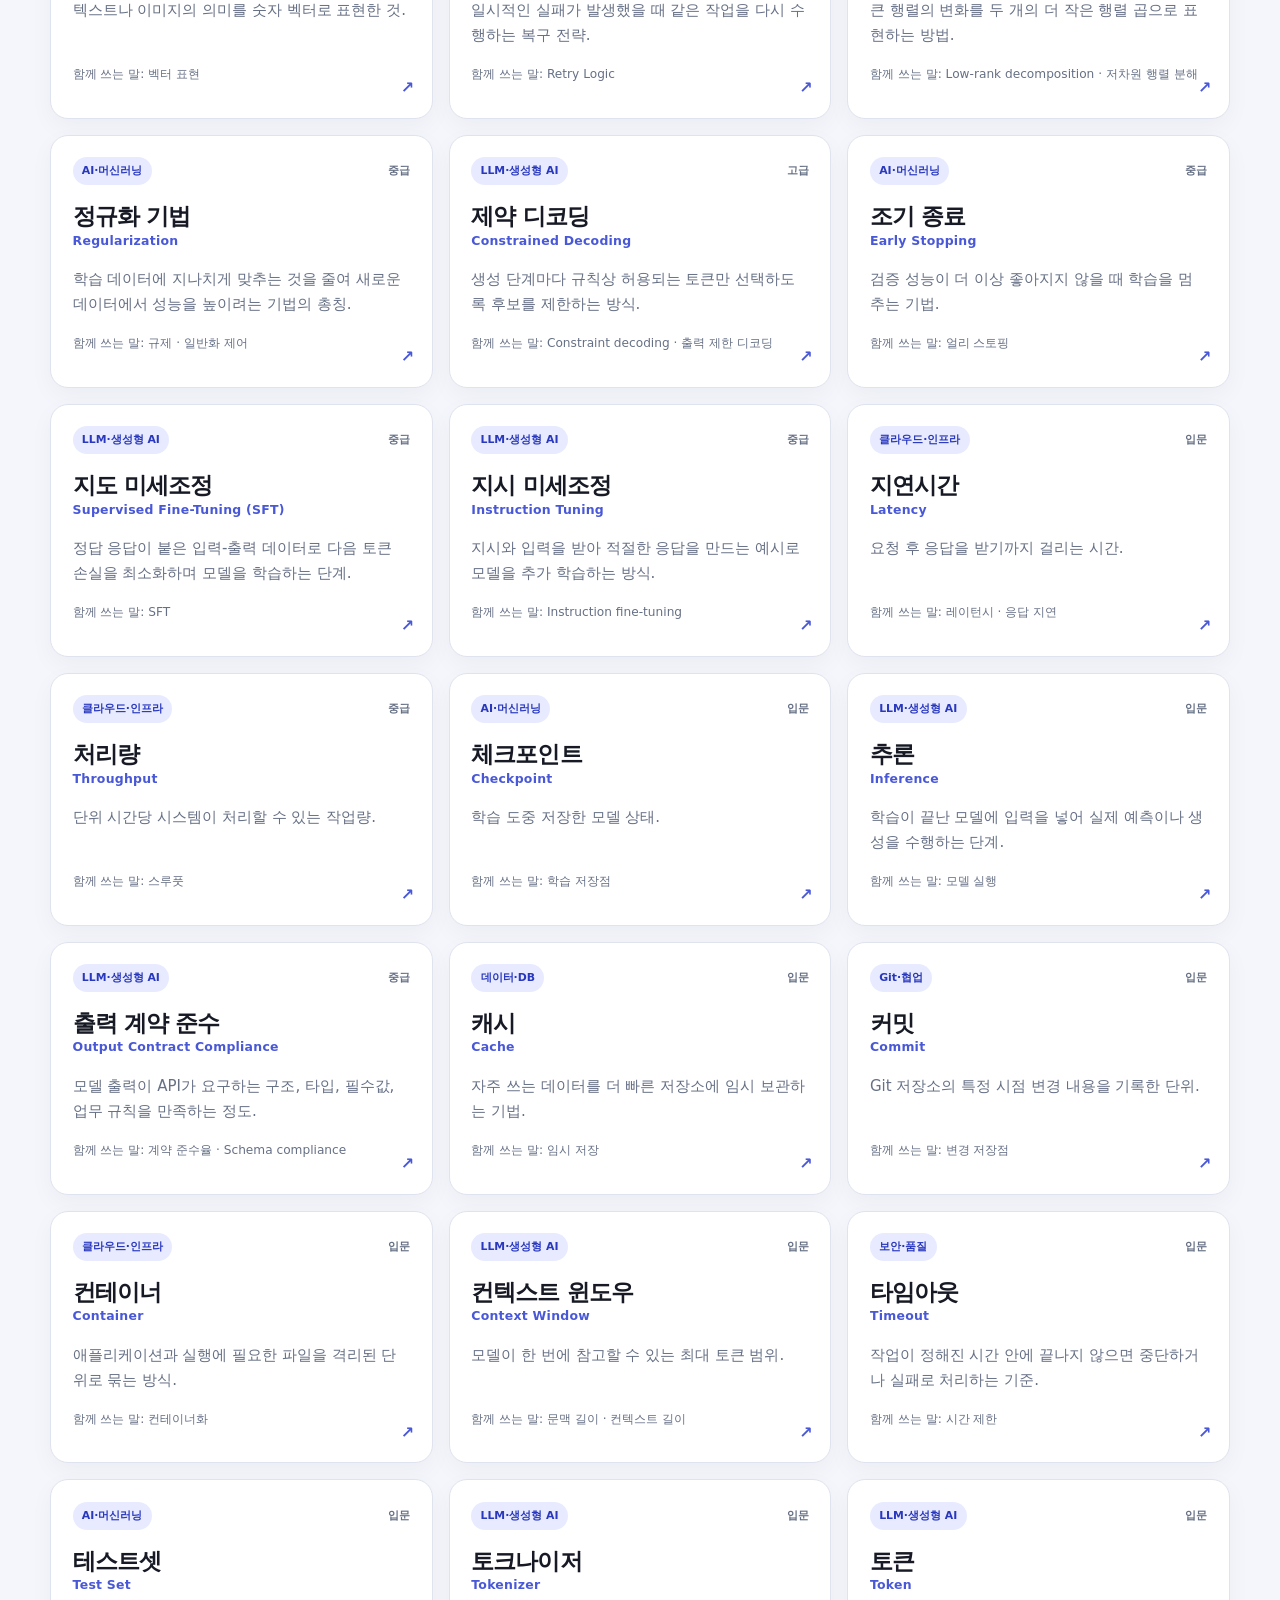
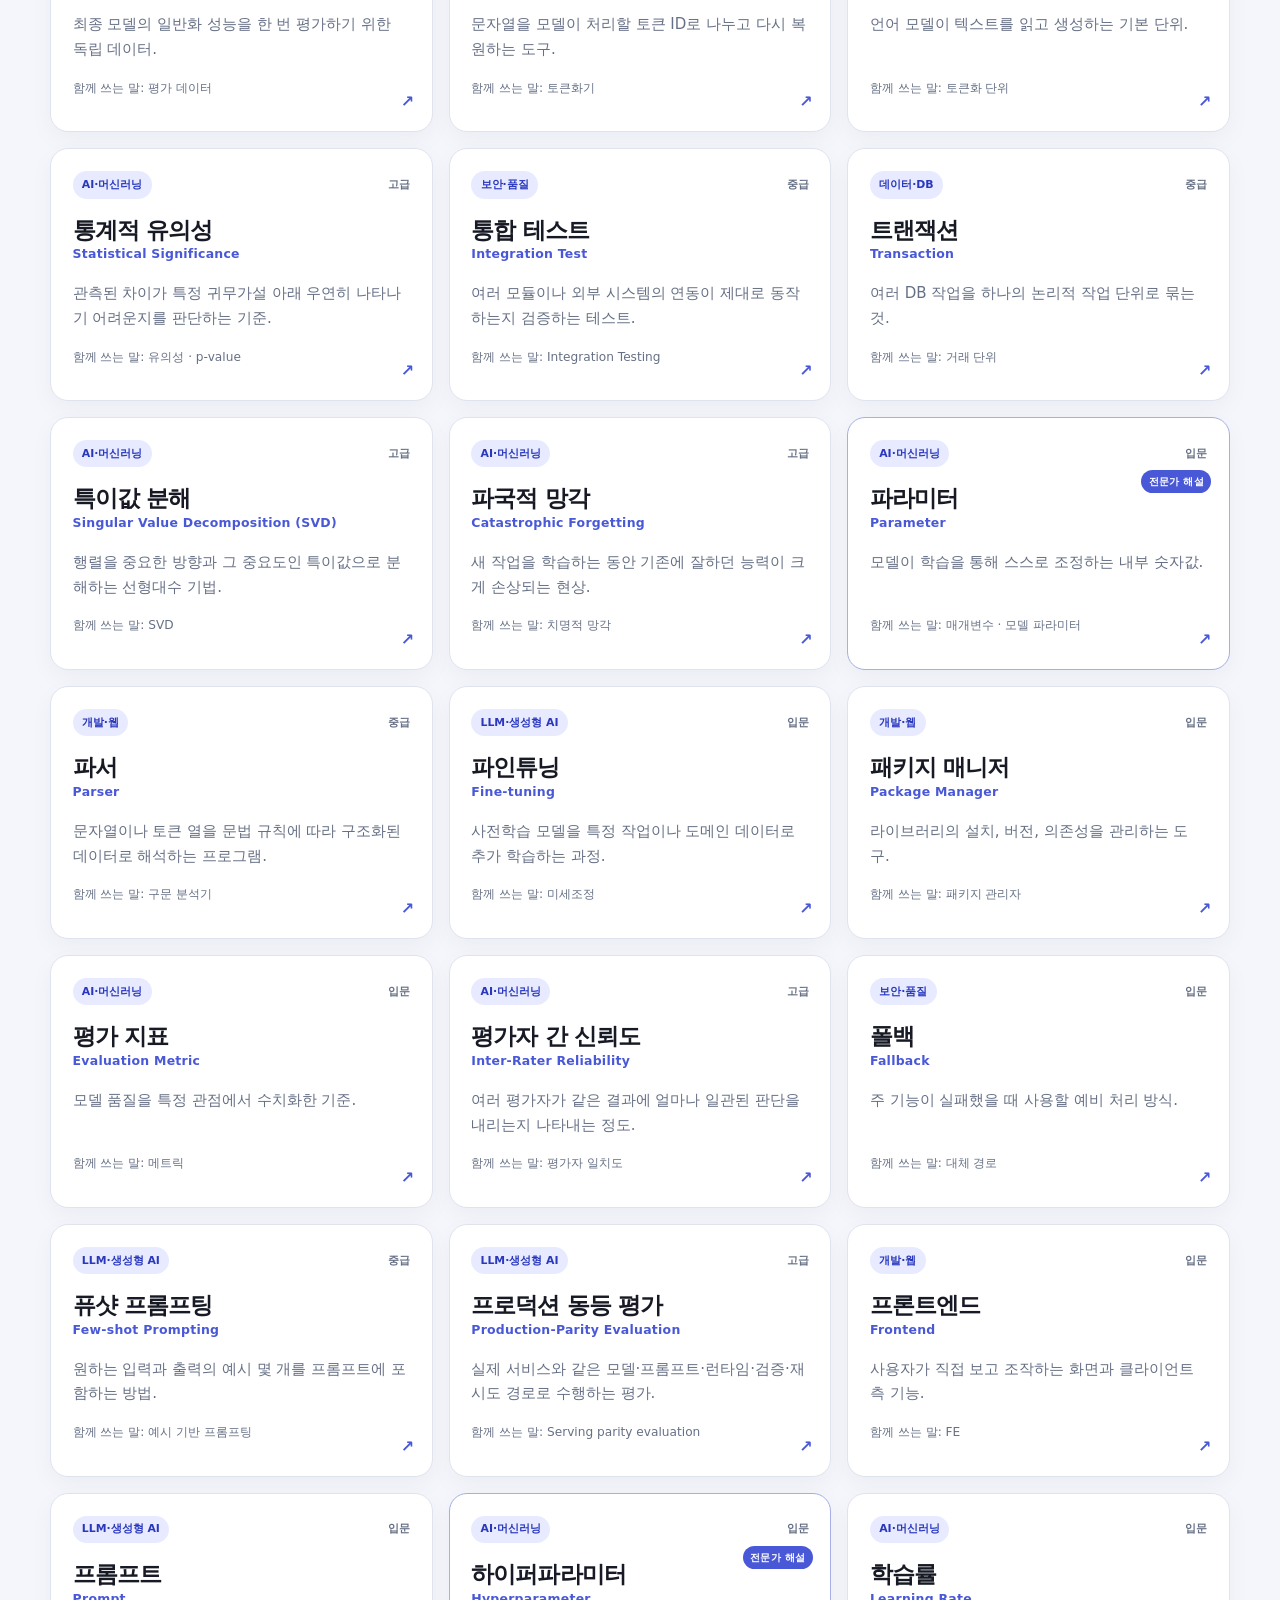
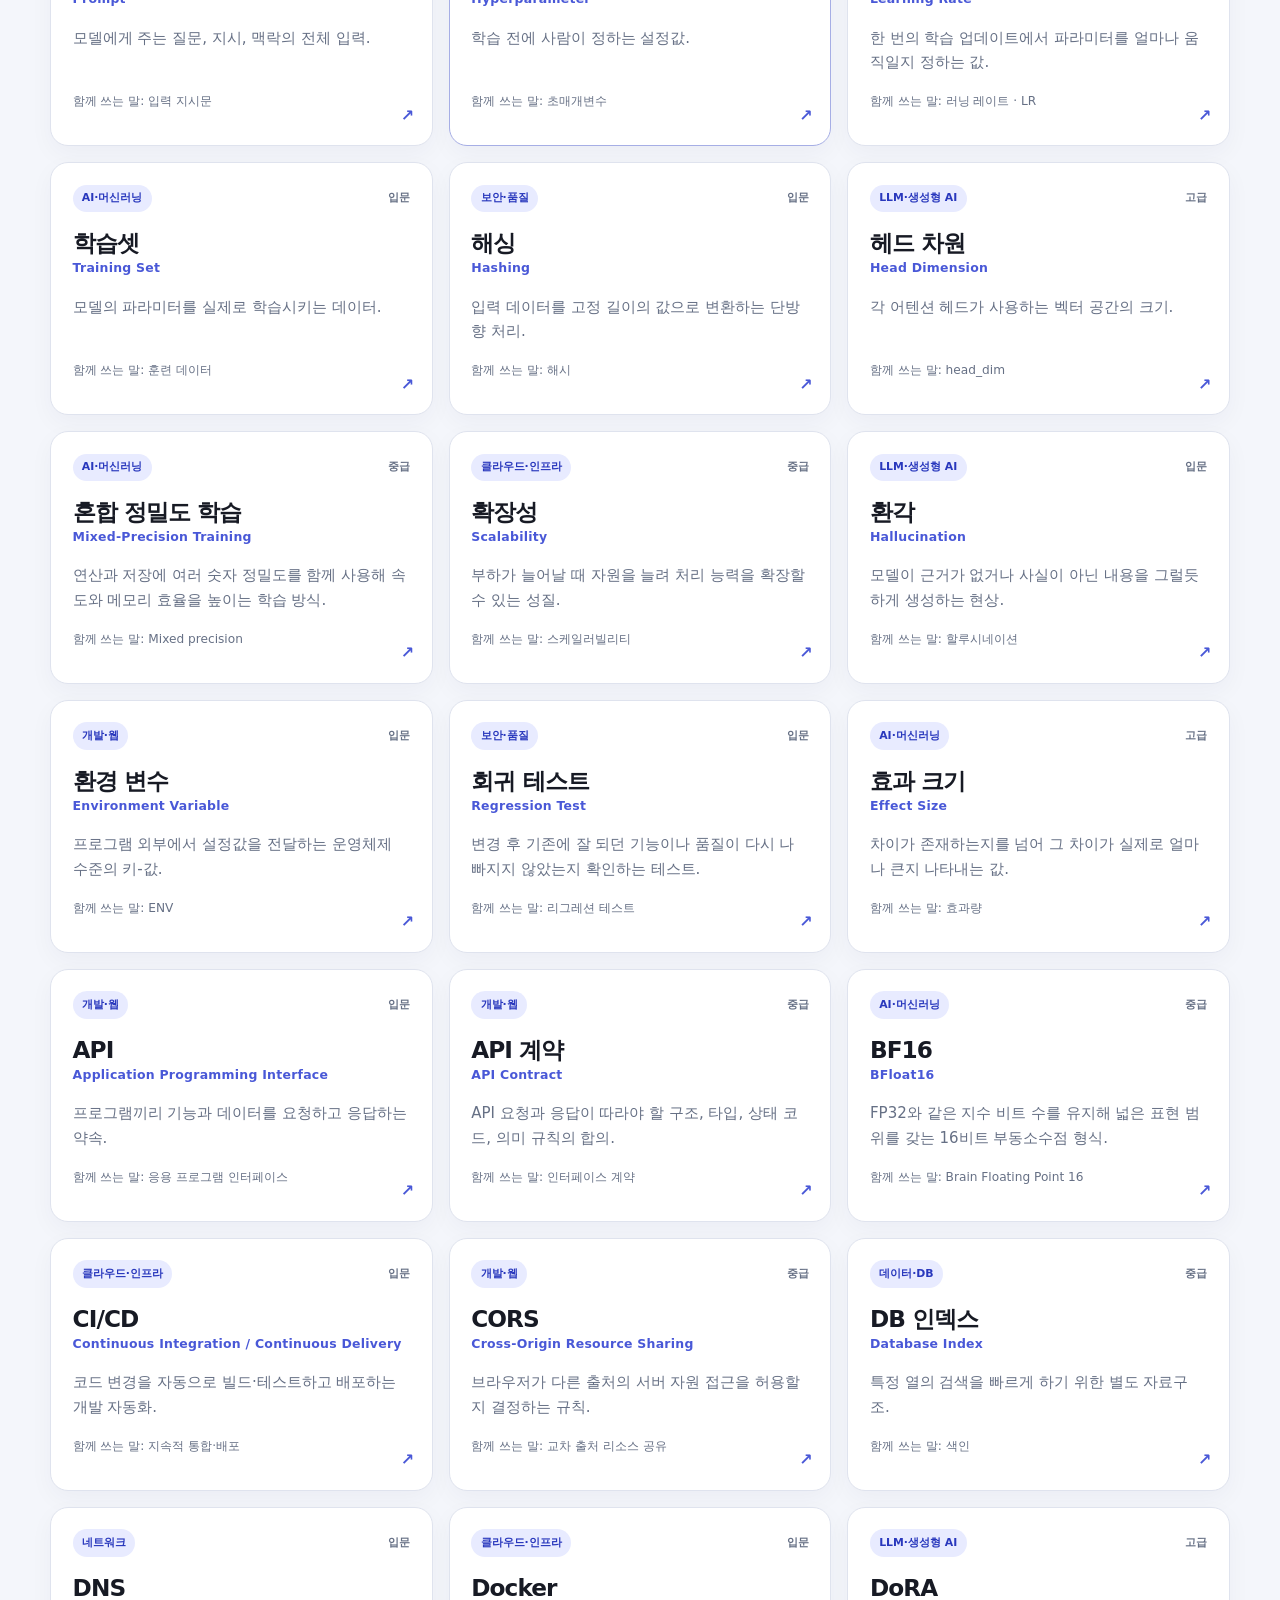
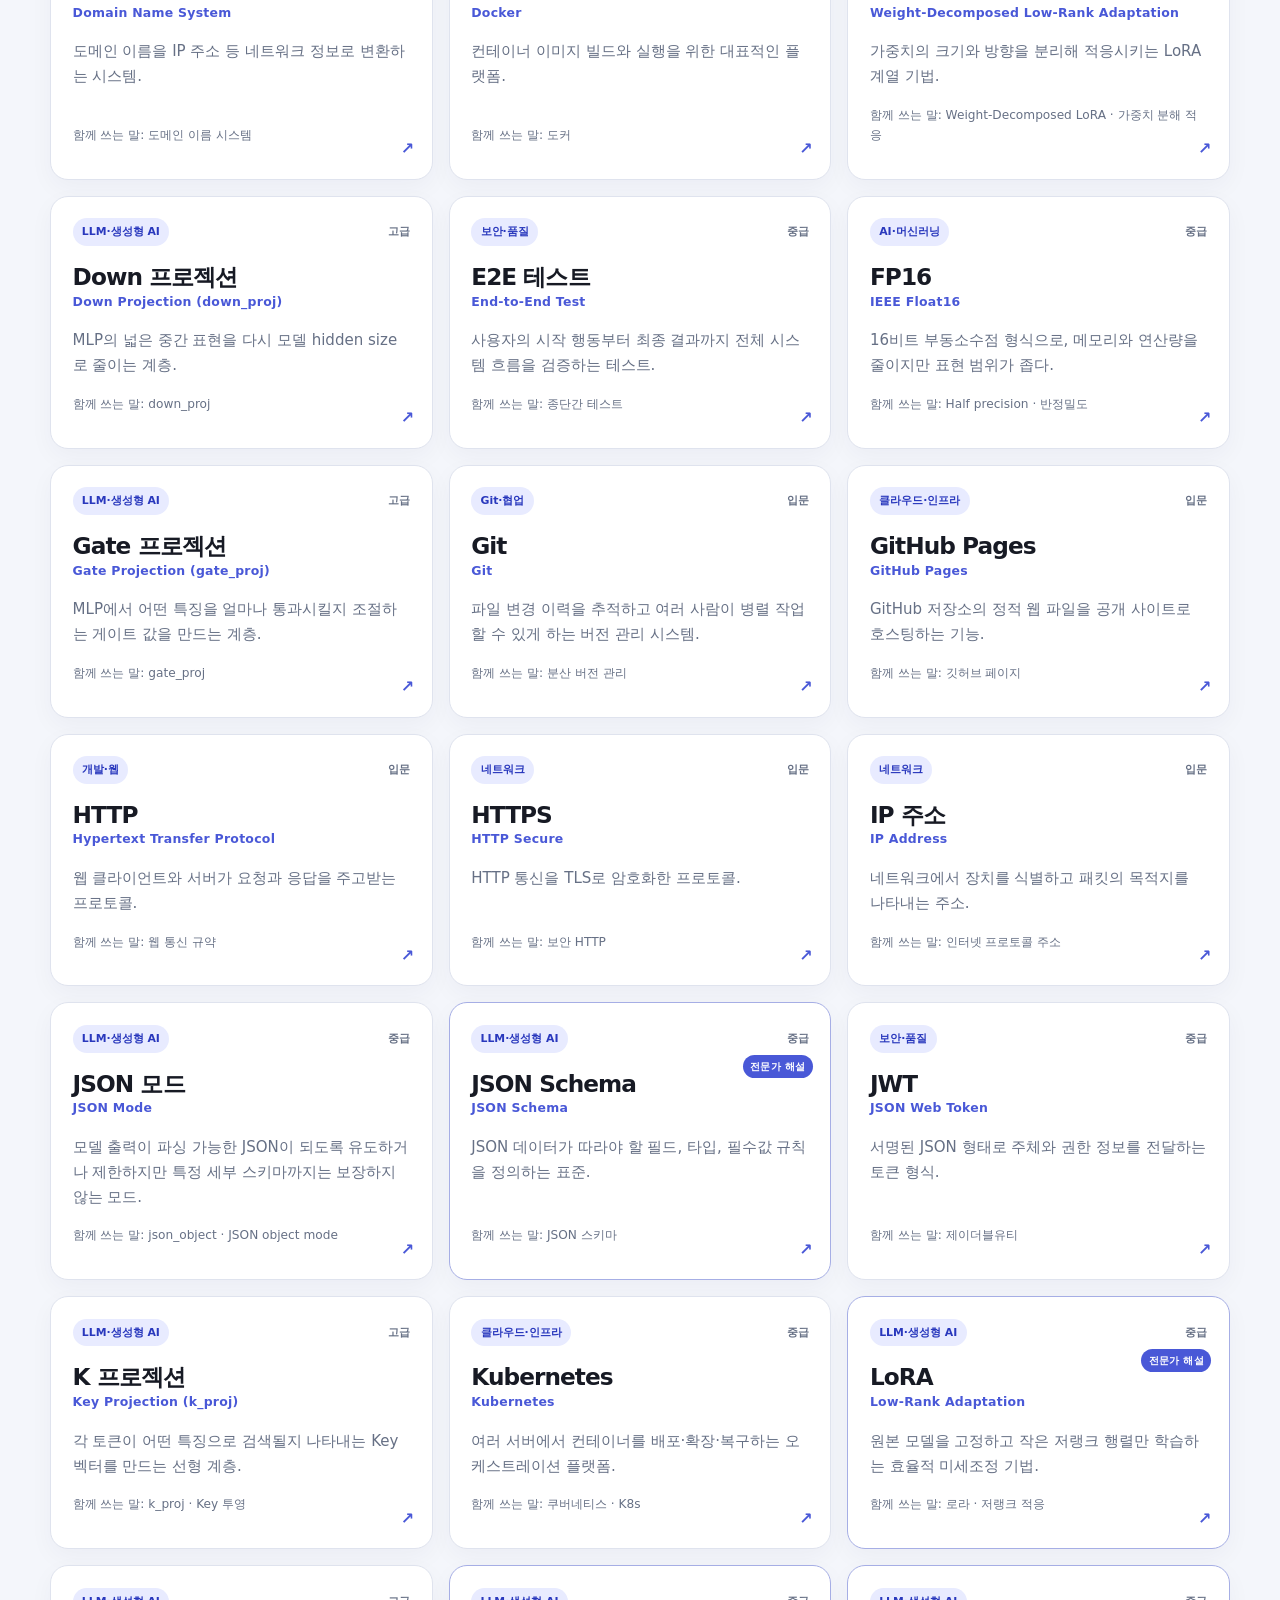
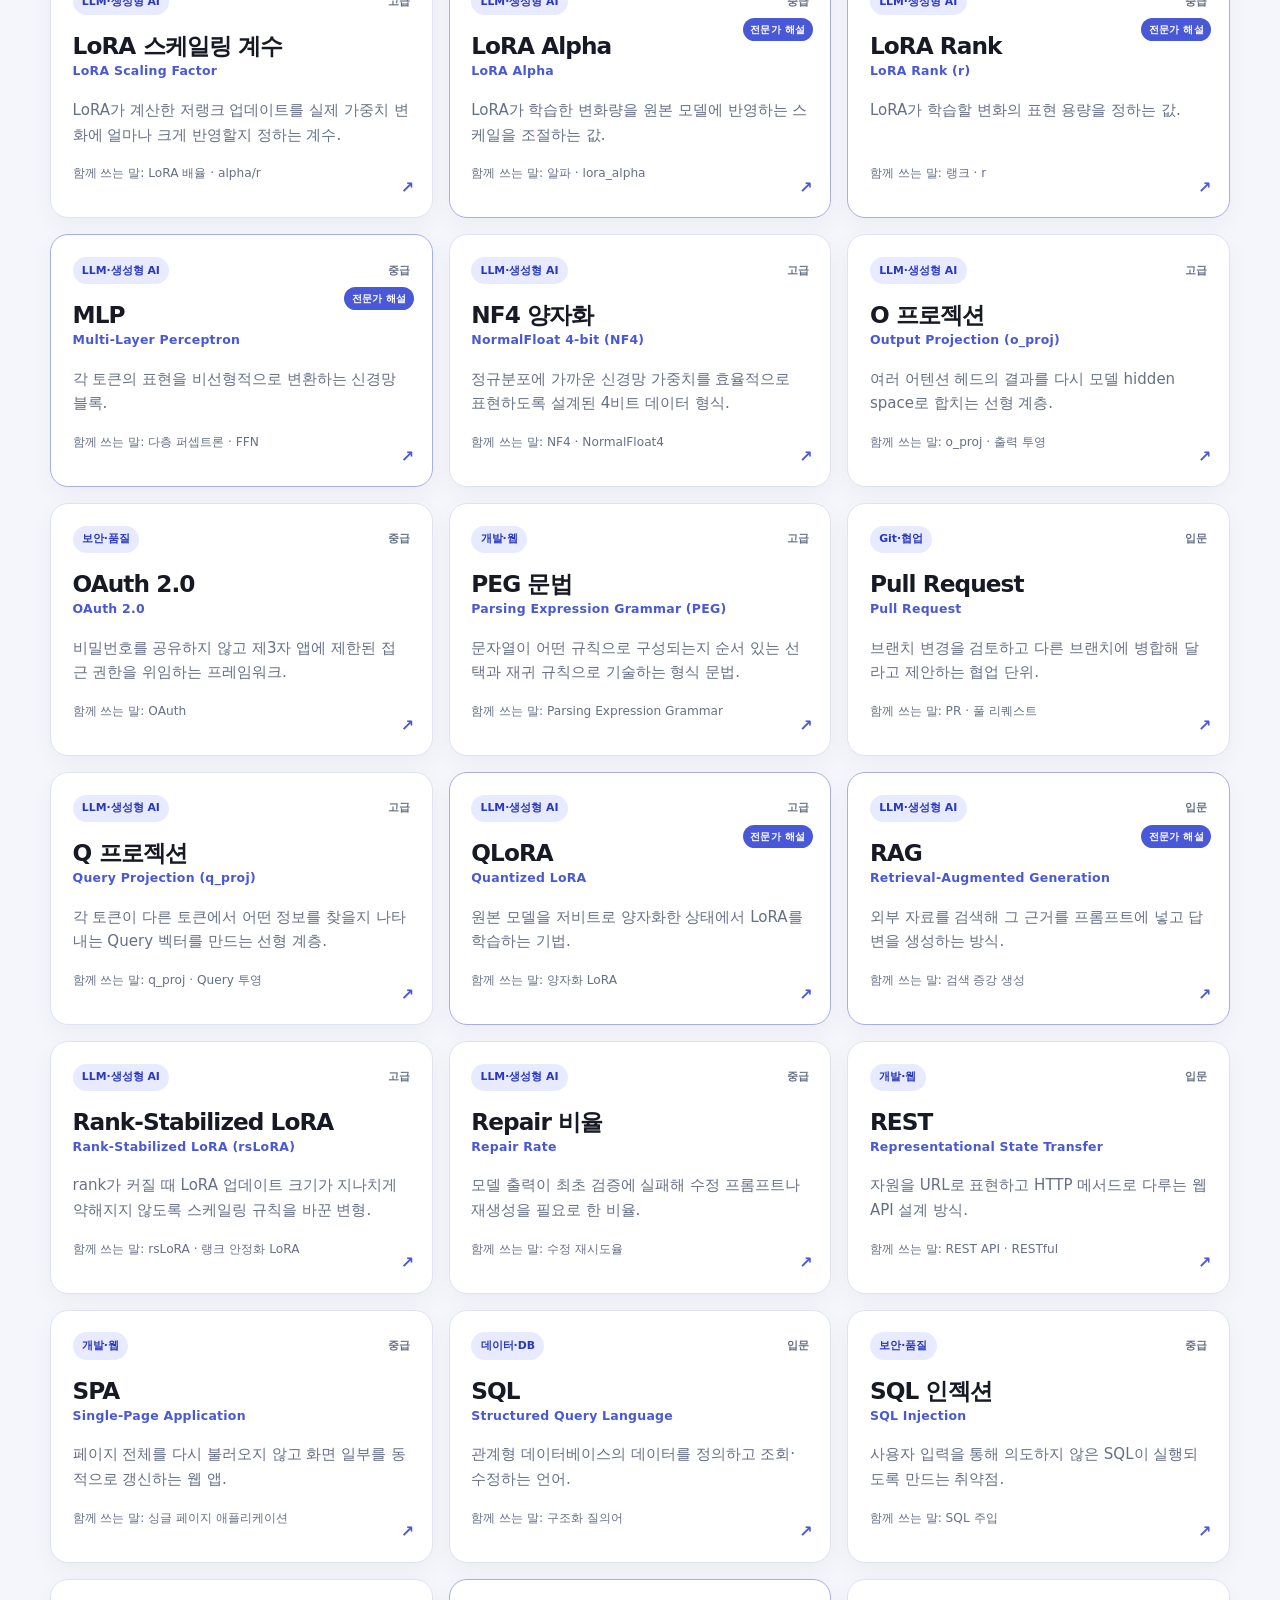
==== commit f885ba11: "feat: present expert learning workflow" ====
--- a/index.html
+++ b/index.html
@@ -3,10 +3,11 @@
 <head>
   <meta charset="utf-8">
   <meta name="viewport" content="width=device-width, initial-scale=1">
-  <meta name="description" content="AI부터 개발, 데이터베이스, 네트워크, 인프라, 보안까지 쉽게 설명하는 한국어 IT 용어 사전">
+  <meta name="description" content="비전공자도 이해할 수 있는 쉬운 설명에서 시작해 정확한 정의, 작동 원리, 실무 체크리스트와 관련 개념 트리까지 제공하는 AI·IT 용어 사전">
   <meta name="theme-color" content="#0b1020">
-  <title>AIDICTIONARY — AI·IT 용어 사전</title>
+  <title>AIDICTIONARY — 전문가로 이어지는 AI·IT 용어 사전</title>
   <link rel="stylesheet" href="./styles.css">
+  <link rel="stylesheet" href="./expert.css">
 </head>
 <body>
   <a class="skip-link" href="#dictionary">본문으로 건너뛰기</a>
@@ -32,30 +33,48 @@
   <main>
     <section class="hero" aria-labelledby="hero-title">
       <div class="hero-inner">
-        <p class="eyebrow">KOREAN TECH GLOSSARY</p>
-        <h1 id="hero-title">낯선 AI·IT 용어를<br><span>원리와 예시까지</span> 이해하세요.</h1>
-        <p class="hero-copy">단순 번역이 아니라, 무엇이고 왜 필요한지와 실제 개발 맥락을 함께 설명합니다.</p>
+        <p class="eyebrow">FROM FIRST PRINCIPLES TO PRACTICE</p>
+        <h1 id="hero-title">쉽게 시작해서<br><span>정확하게 전문가까지</span></h1>
+        <p class="hero-copy">비유로 감을 잡고, 기술 정의와 작동 원리로 정확히 이해한 뒤, 실무 체크리스트와 연결된 개념 트리를 따라 깊이를 확장합니다.</p>
         <div class="hero-stats" aria-label="사전 통계">
           <div><strong id="termCount">0</strong><span>등록 용어</span></div>
-          <div><strong id="categoryCount">0</strong><span>분류</span></div>
-          <div><strong>100%</strong><span>무료·공개</span></div>
+          <div><strong id="categoryCount">0</strong><span>전문 분야</span></div>
+          <div><strong id="deepCount">0</strong><span>전문가 심화 해설</span></div>
         </div>
+      </div>
+    </section>
+
+    <section class="learning-method" aria-labelledby="learning-method-title">
+      <div class="method-heading">
+        <div>
+          <p class="eyebrow">HOW TO LEARN</p>
+          <h2 id="learning-method-title">한 용어를 네 단계로 익힙니다.</h2>
+        </div>
+      </div>
+      <div class="method-grid">
+        <article><span>01</span><h3>직관</h3><p>비전공자도 이해할 수 있는 쉬운 말과 비유로 전체 모습을 먼저 잡습니다.</p></article>
+        <article><span>02</span><h3>정확성</h3><p>수식·구조·조건을 포함한 기술 정의로 모호함과 잘못된 단순화를 제거합니다.</p></article>
+        <article><span>03</span><h3>실무</h3><p>작동 원리, 트레이드오프, 흔한 오해와 검증 체크리스트를 확인합니다.</p></article>
+        <article><span>04</span><h3>확장</h3><p>선행 개념과 다음 개념을 따라가며 지식 트리를 계속 넓혀 갑니다.</p></article>
       </div>
     </section>
 
     <section class="dictionary-shell" id="dictionary" aria-labelledby="dictionary-title">
       <div class="toolbar">
         <div class="section-heading">
-          <p class="eyebrow">DICTIONARY</p>
-          <h2 id="dictionary-title">용어 찾아보기</h2>
+          <div>
+            <p class="eyebrow">DICTIONARY</p>
+            <h2 id="dictionary-title">용어 찾아보기</h2>
+          </div>
+          <p>카드를 열면 쉬운 설명부터 전문가용 정의와 관계 트리까지 이어집니다.</p>
         </div>
         <div class="search-wrap">
           <label class="sr-only" for="searchInput">용어 검색</label>
           <span class="search-icon" aria-hidden="true">⌕</span>
-          <input id="searchInput" type="search" autocomplete="off" placeholder="예: LoRA, 트랜잭션, CORS, 그라운딩" aria-describedby="searchHint">
+          <input id="searchInput" type="search" autocomplete="off" placeholder="예: LoRA Rank, alpha/r, attention-only, JSON Schema" aria-describedby="searchHint">
           <kbd title="검색창으로 이동">/</kbd>
         </div>
-        <p id="searchHint" class="sr-only">한글명, 영문명, 별칭과 설명을 검색합니다.</p>
+        <p id="searchHint" class="sr-only">한글명, 영문명, 별칭, 정의와 심화 설명 전체를 검색합니다.</p>
         <div class="filters" aria-label="용어 필터">
           <div id="categoryFilters" class="chip-list" role="group" aria-label="분류"></div>
           <div class="secondary-filters">
@@ -83,13 +102,15 @@
   </dialog>
 
   <footer>
-    <div><strong>AIDICTIONARY</strong><p>AI와 IT를 이해 가능한 언어로 연결합니다.</p></div>
+    <div><strong>AIDICTIONARY</strong><p>쉬운 설명과 기술적 정확성을 동시에 추구합니다.</p></div>
     <p>오탈자·설명 개선·새 용어 제안은 <a href="https://github.com/notetester/AIDICTIONARY/issues" target="_blank" rel="noreferrer">GitHub Issues</a>에서 받습니다.</p>
   </footer>
 
   <script src="./data/terms-ml.js"></script>
   <script src="./data/terms-llm.js"></script>
   <script src="./data/terms-it.js"></script>
+  <script src="./data/terms-expert-ai.js"></script>
+  <script src="./data/term-details.js"></script>
   <script src="./app.js"></script>
 </body>
 </html>
--- a/expert.css
+++ b/expert.css
@@ -0,0 +1,66 @@
+.learning-method{width:min(1180px,calc(100% - 2rem));margin:0 auto 4.5rem;padding:clamp(1.3rem,3vw,2.2rem);border:1px solid var(--line);border-radius:var(--radius-lg);background:var(--surface);box-shadow:var(--shadow)}
+.method-heading{display:flex;align-items:end;justify-content:space-between;gap:2rem;margin-bottom:1.4rem}
+.method-heading h2{margin:0;font-size:clamp(1.7rem,4vw,2.8rem);letter-spacing:-.055em}
+.method-grid{display:grid;grid-template-columns:repeat(4,minmax(0,1fr));gap:1px;overflow:hidden;border:1px solid var(--line);border-radius:18px;background:var(--line)}
+.method-grid article{min-height:190px;padding:1.25rem;background:var(--surface)}
+.method-grid span{display:block;color:var(--accent);font-size:.72rem;font-weight:900;letter-spacing:.12em}
+.method-grid h3{margin:.7rem 0 .45rem;font-size:1.15rem}
+.method-grid p{margin:0;color:var(--muted);font-size:.88rem}
+.section-heading>p{max-width:430px;margin:0;color:var(--muted);font-size:.86rem;text-align:right}
+.term-card.has-deep-detail{border-color:color-mix(in srgb,var(--accent) 38%,var(--line))}
+.deep-badge{position:absolute;right:1.1rem;top:3.25rem;padding:.18rem .48rem;border-radius:999px;background:var(--accent);color:#fff;font-size:.64rem;font-weight:850;letter-spacing:.02em}
+.term-dialog{width:min(940px,calc(100% - 1.5rem));max-height:min(92vh,980px)}
+#dialogContent{padding:clamp(1.4rem,4vw,2.7rem)}
+.explanation-layer{margin-top:1.45rem;padding:1.2rem 1.25rem;border:1px solid var(--line);border-radius:16px;background:var(--surface)}
+.explanation-layer p{margin:0}
+.easy-layer{background:linear-gradient(135deg,var(--surface-soft),var(--surface))}
+.easy-layer .dialog-lead{margin:.5rem 0 0;border:0;background:transparent;padding:0;font-size:1.16rem}
+.exact-layer{border-left:5px solid var(--accent)}
+.exact-layer>p:last-child{color:var(--muted)}
+.layer-label{color:var(--accent);font-size:.73rem;font-weight:900;letter-spacing:.08em;text-transform:uppercase}
+.detail-list{display:grid;gap:.7rem;margin:.3rem 0 0;padding-left:1.4rem;color:var(--muted)}
+.detail-list li::marker{color:var(--accent);font-weight:900}
+.mechanism-section .detail-list{counter-reset:step;list-style:none;padding:0}
+.mechanism-section .detail-list li{position:relative;min-height:42px;padding:.65rem .8rem .65rem 3rem;border:1px solid var(--line);border-radius:12px;background:var(--bg)}
+.mechanism-section .detail-list li::before{counter-increment:step;content:counter(step);position:absolute;left:.7rem;top:.62rem;display:grid;place-items:center;width:1.65rem;height:1.65rem;border-radius:50%;background:var(--accent);color:#fff;font-size:.72rem;font-weight:900}
+.practice-section{padding:1rem 1.1rem;border:1px solid color-mix(in srgb,var(--accent) 38%,var(--line));border-radius:16px;background:color-mix(in srgb,var(--accent-soft) 54%,var(--surface))}
+.misconception-list{display:grid;gap:.8rem}
+.misconception-list article{overflow:hidden;border:1px solid var(--line);border-radius:14px}
+.misconception-list p{display:grid;grid-template-columns:72px 1fr;gap:.65rem;margin:0;padding:.8rem 1rem}
+.misconception-list p+p{border-top:1px solid var(--line)}
+.misconception-list strong{font-size:.72rem;letter-spacing:.04em}
+.myth{background:color-mix(in srgb,#e24b4b 8%,var(--surface));color:var(--muted)}
+.myth strong{color:#c33434}
+.fact{background:color-mix(in srgb,#31a46c 8%,var(--surface));color:var(--muted)}
+.fact strong{color:#208557}
+.formula-list{display:grid;gap:.75rem}
+.formula-list article{padding:1rem;border:1px solid var(--line);border-radius:14px;background:var(--bg)}
+.formula-list strong{display:block;margin-bottom:.45rem;font-size:.82rem}
+.formula-list code{display:block;overflow-x:auto;padding:.7rem .8rem;border-radius:9px;background:var(--text);color:var(--surface);font-family:"SFMono-Regular",Consolas,monospace;font-size:.92rem}
+.formula-list p{margin:.55rem 0 0;font-size:.82rem}
+.learning-route{padding-top:1rem;border-top:1px solid var(--line)}
+.route-grid{display:grid;grid-template-columns:1fr 1fr;gap:1rem}
+.route-grid article{padding:1rem;border:1px solid var(--line);border-radius:15px;background:var(--bg)}
+.route-grid h4{margin:0 0 .7rem;font-size:.86rem}
+.related-list{align-items:stretch}
+.related-button{display:grid;gap:.05rem;text-align:left}
+.related-button span{line-height:1.25}
+.related-button small{color:var(--muted);font-size:.64rem;font-weight:650}
+.relation-prerequisite{border-left:3px solid #4f7bd9}
+.relation-next{border-left:3px solid #23a66f}
+.relation-backlink{border-left:3px solid #a162d2}
+.tree-panel{margin-top:1.8rem;padding:1rem 1.1rem;border:1px solid var(--line);border-radius:16px;background:var(--bg)}
+.tree-panel summary{cursor:pointer;color:var(--accent);font-weight:900}
+.tree-panel>p{margin:.5rem 0 1rem;color:var(--muted);font-size:.84rem}
+.knowledge-tree,.knowledge-tree ul{list-style:none;margin:0;padding:0}
+.knowledge-tree{display:grid;gap:.65rem}
+.knowledge-tree ul{display:grid;gap:.45rem;margin:.45rem 0 0 1rem;padding-left:.9rem;border-left:1px dashed var(--line)}
+.knowledge-tree button{display:grid;gap:.08rem;width:100%;padding:.65rem .75rem;border:1px solid var(--line);border-radius:11px;background:var(--surface);color:var(--text);text-align:left}
+.knowledge-tree button:hover{border-color:var(--accent)}
+.knowledge-tree button span{font-weight:800}
+.knowledge-tree button small{color:var(--muted);font-size:.65rem}
+.source-list{display:grid;gap:.45rem;margin:.3rem 0 0;padding-left:1.2rem}
+.source-list a{color:var(--accent);font-weight:750}
+.muted-note{color:var(--muted)!important;font-size:.82rem}
+@media(max-width:900px){.method-grid{grid-template-columns:repeat(2,minmax(0,1fr))}.route-grid{grid-template-columns:1fr}.section-heading{align-items:start}.section-heading>p{max-width:320px}}
+@media(max-width:620px){.learning-method{width:min(100% - 1.2rem,1180px);margin-bottom:3rem}.method-heading{display:block}.method-grid{grid-template-columns:1fr}.method-grid article{min-height:0}.section-heading{display:block}.section-heading>p{margin-top:.55rem;text-align:left}.misconception-list p{grid-template-columns:1fr}.deep-badge{top:3.1rem}}
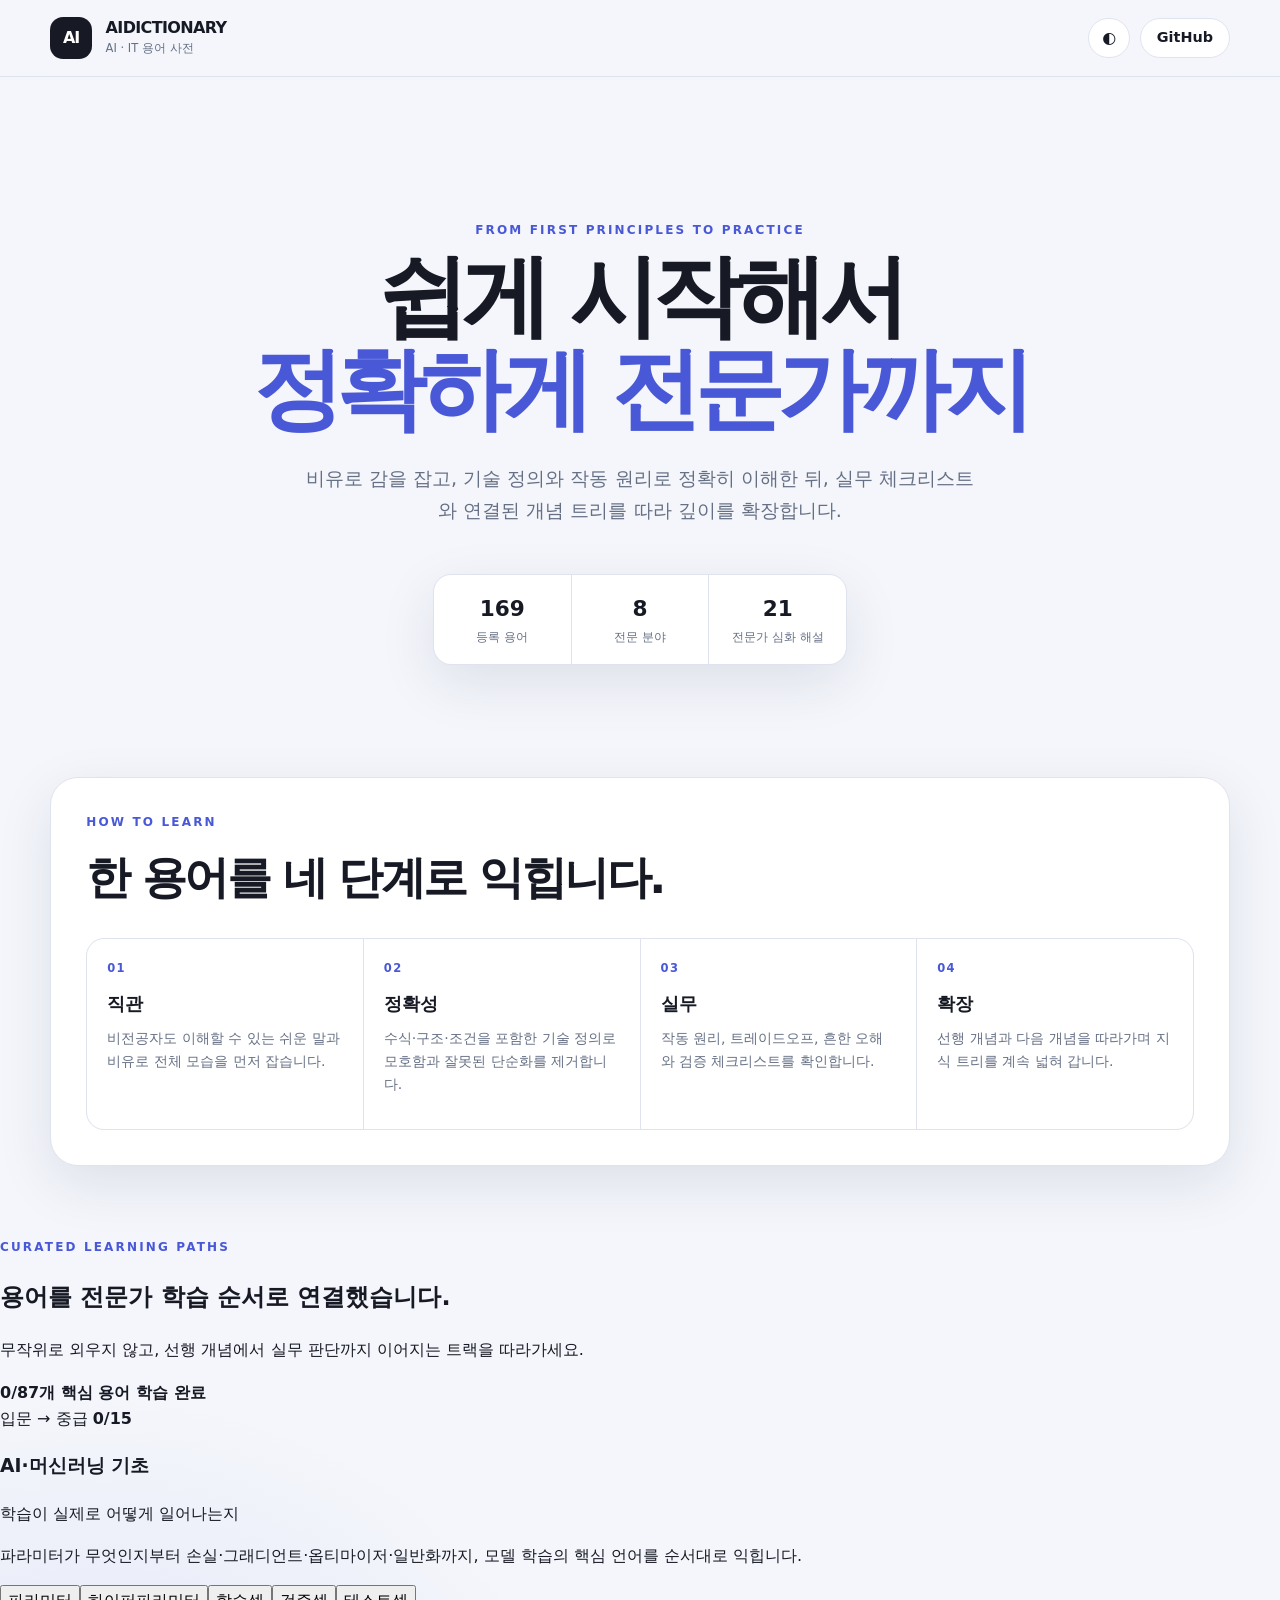
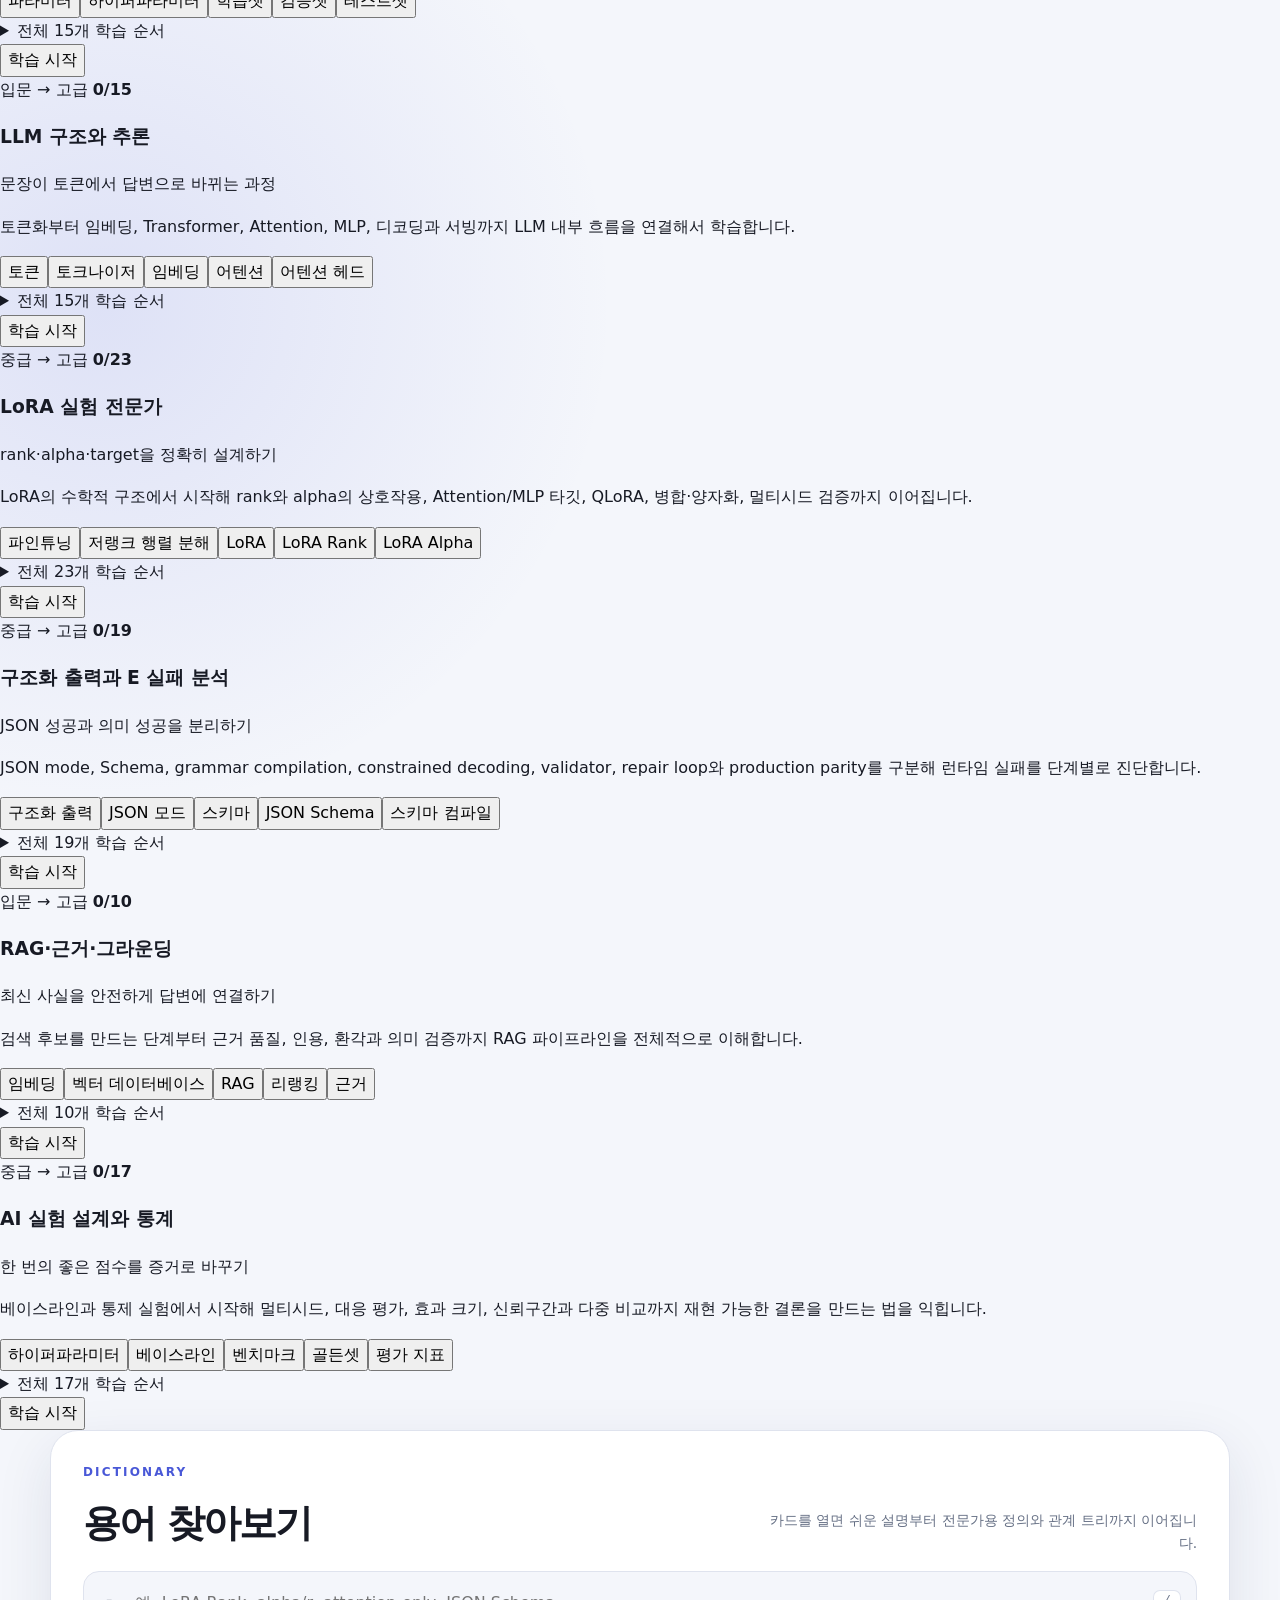
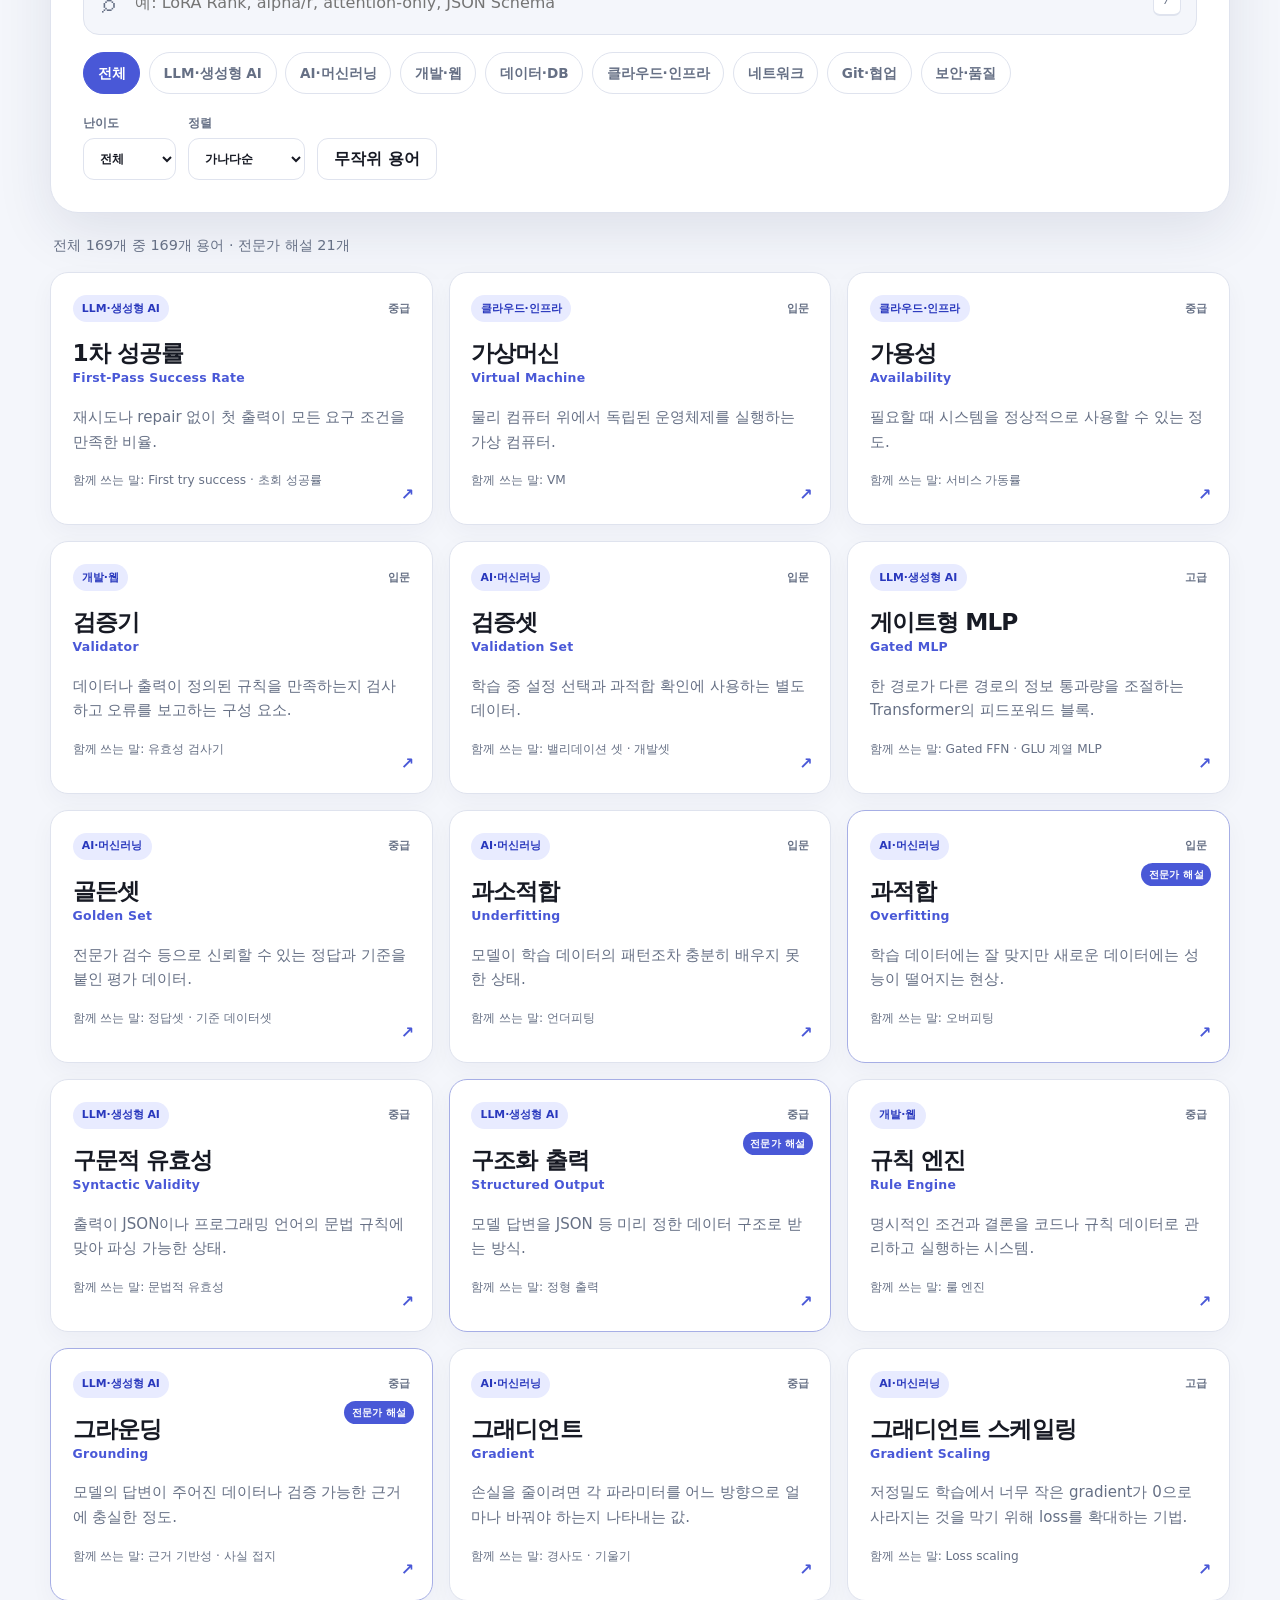
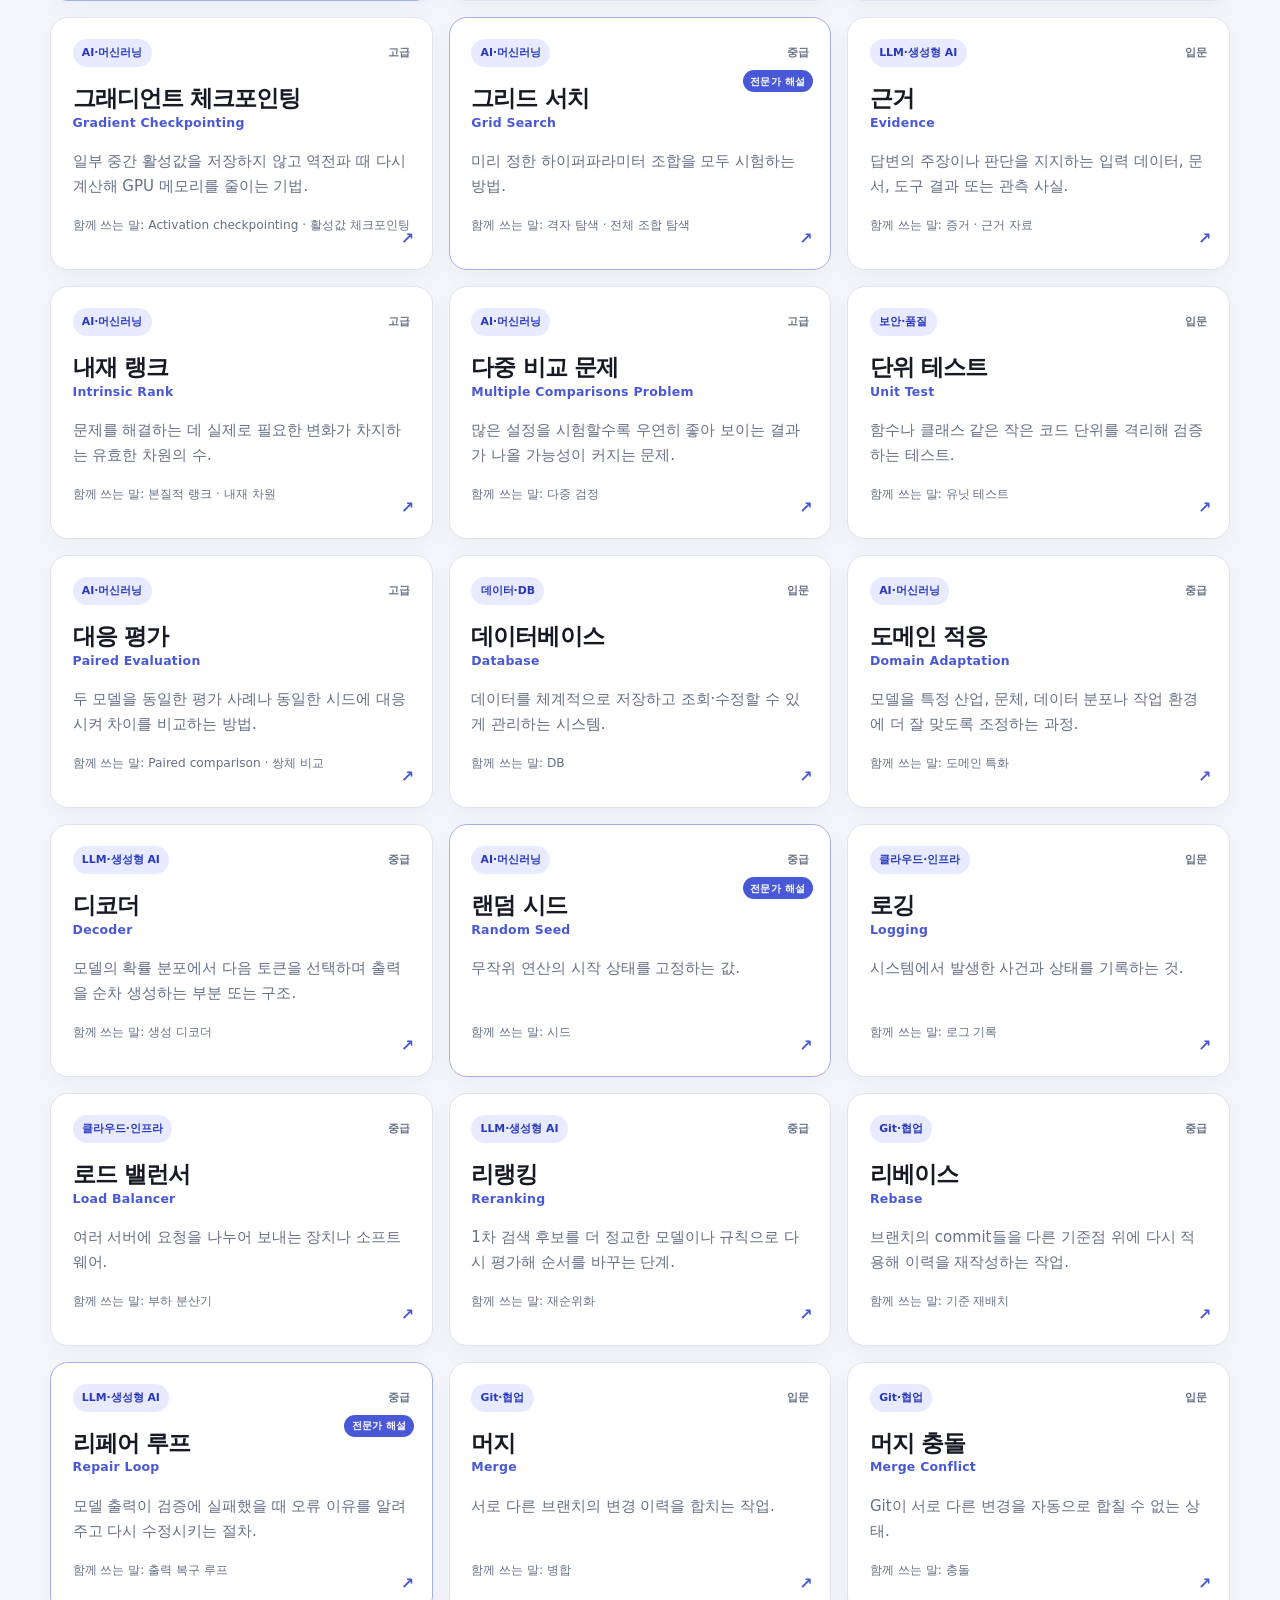
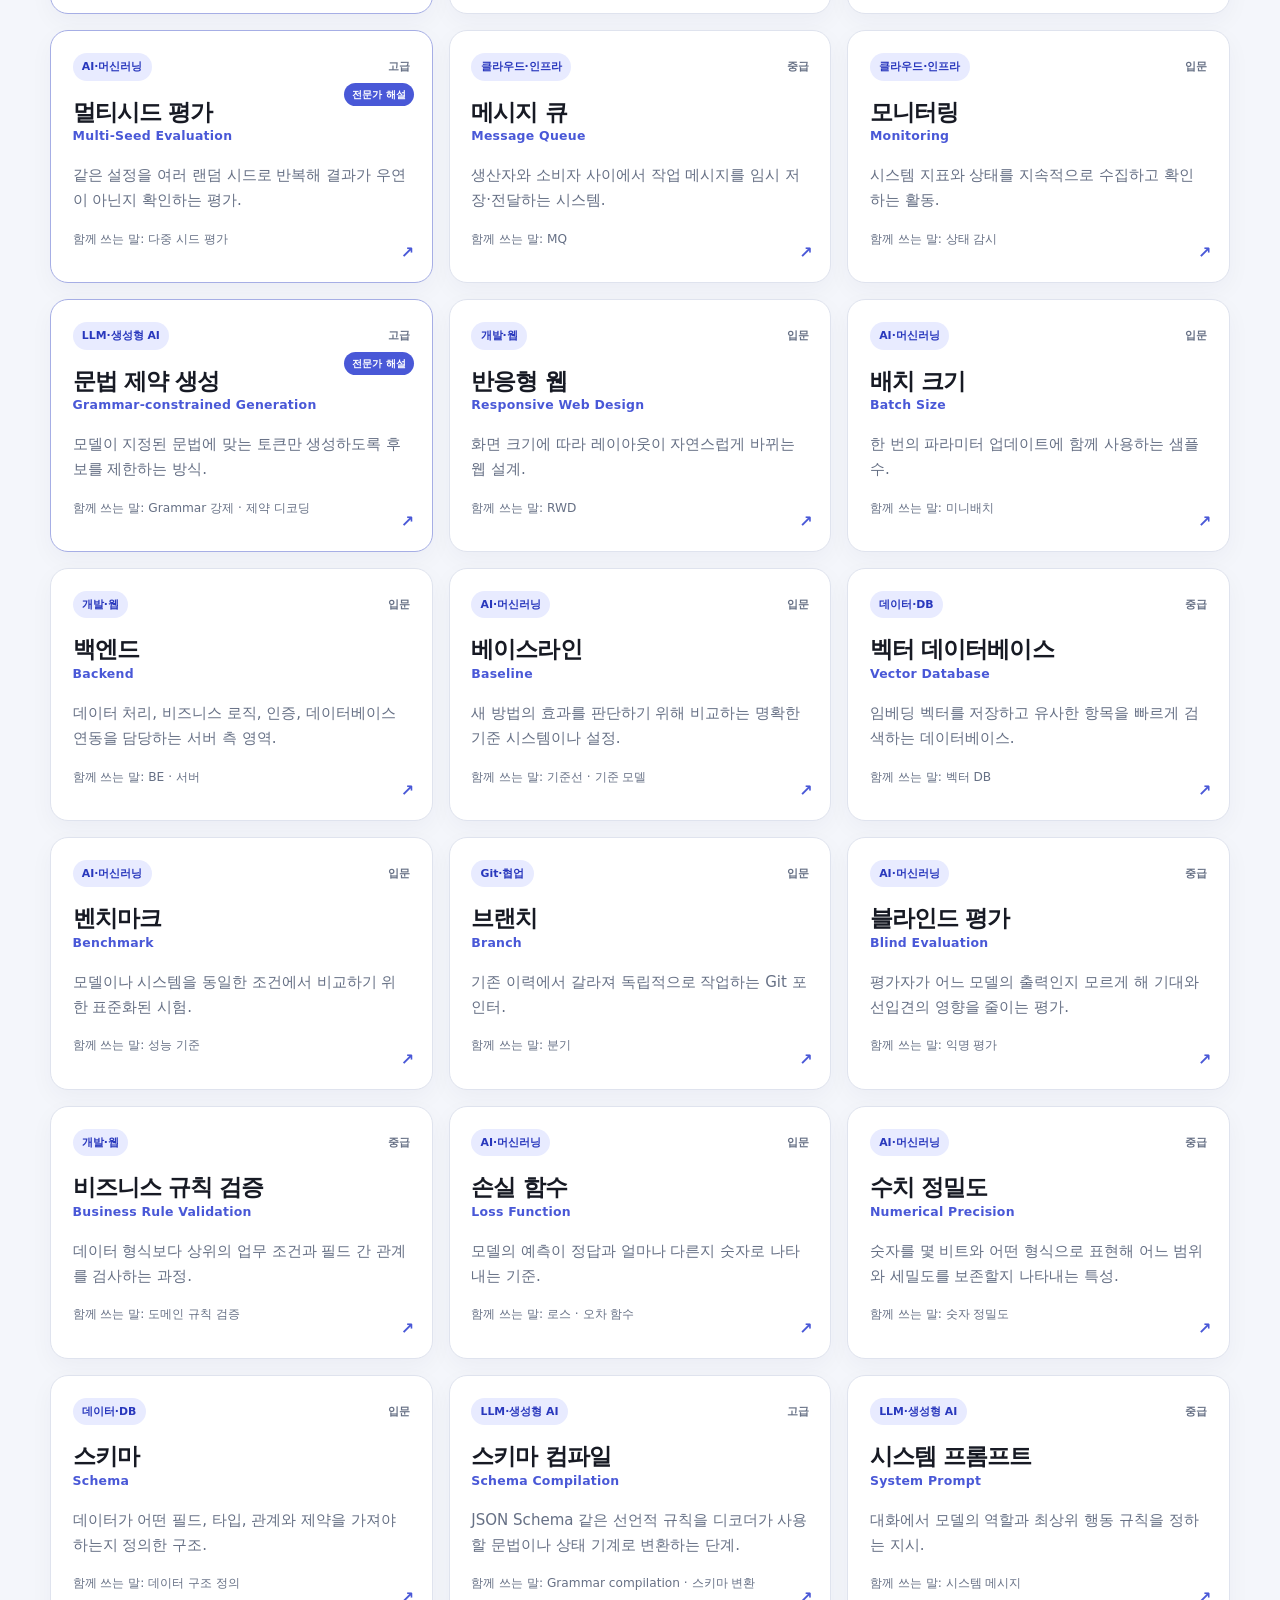
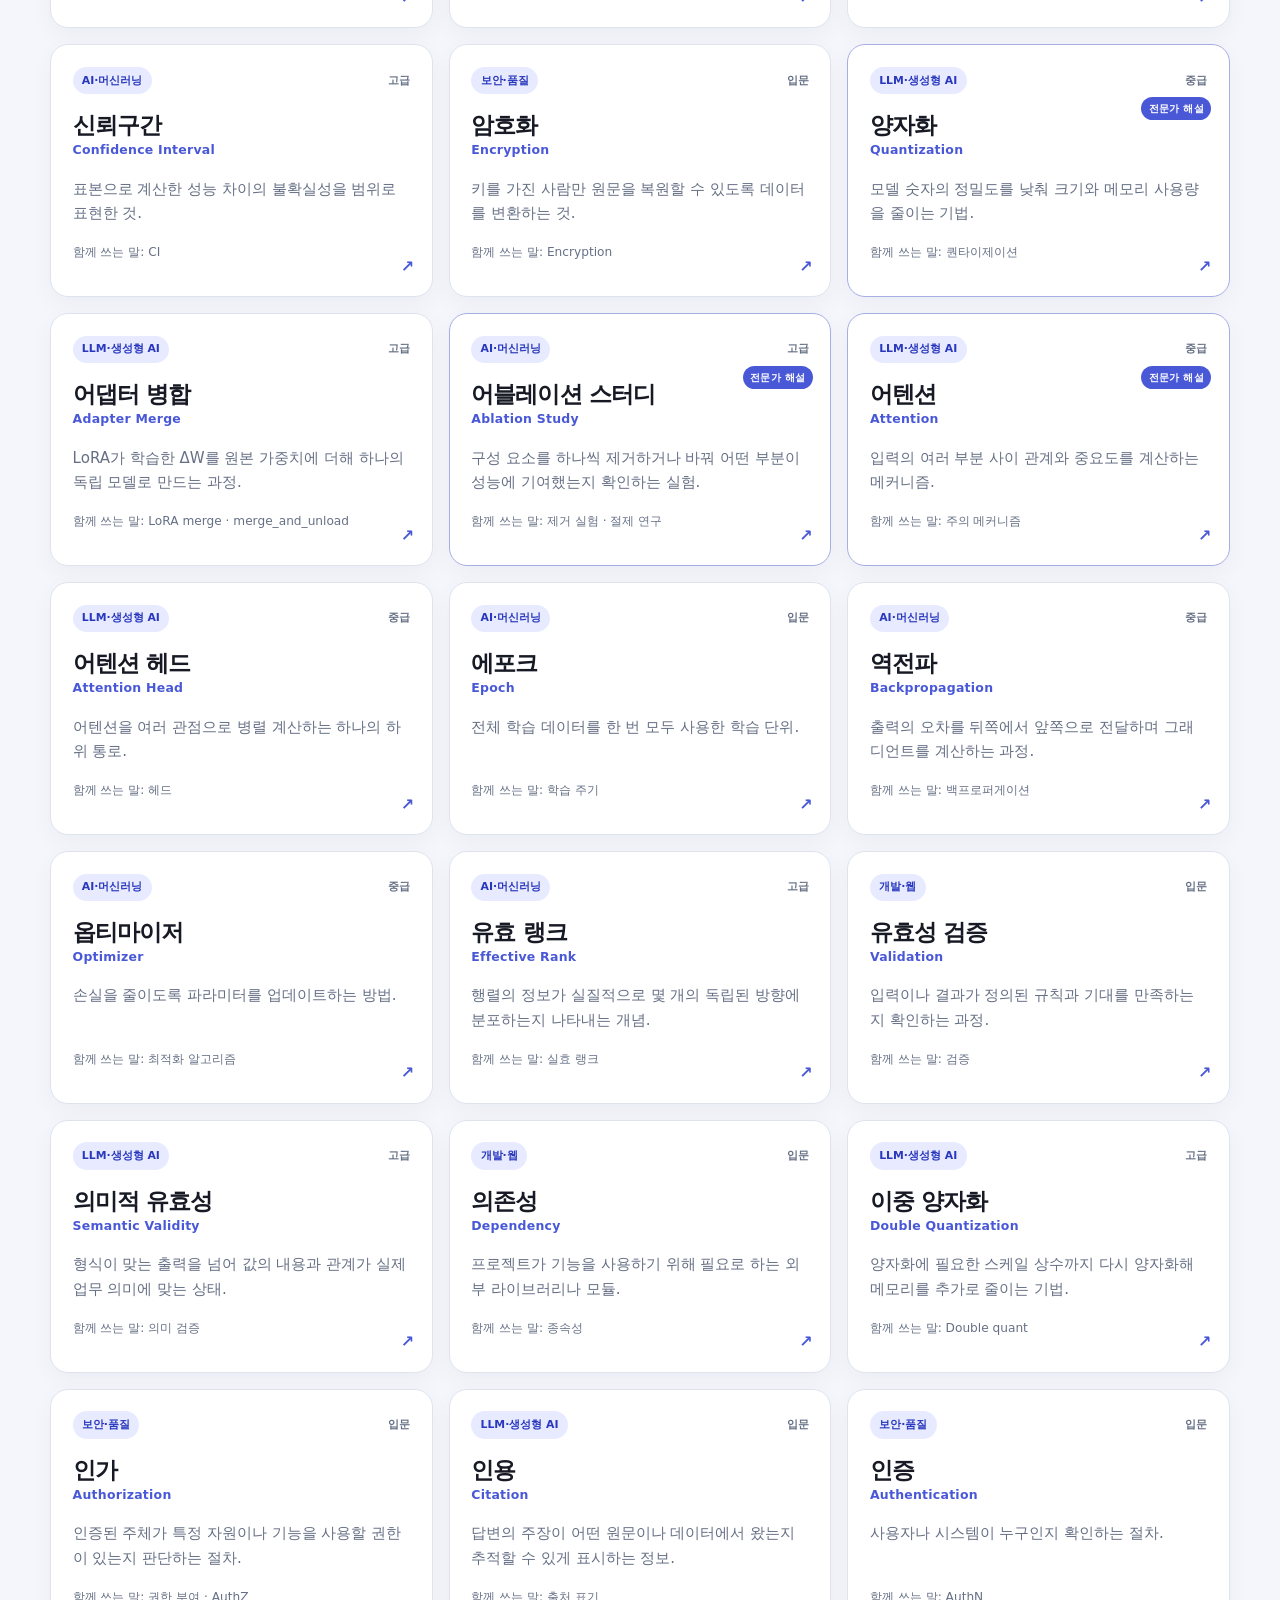
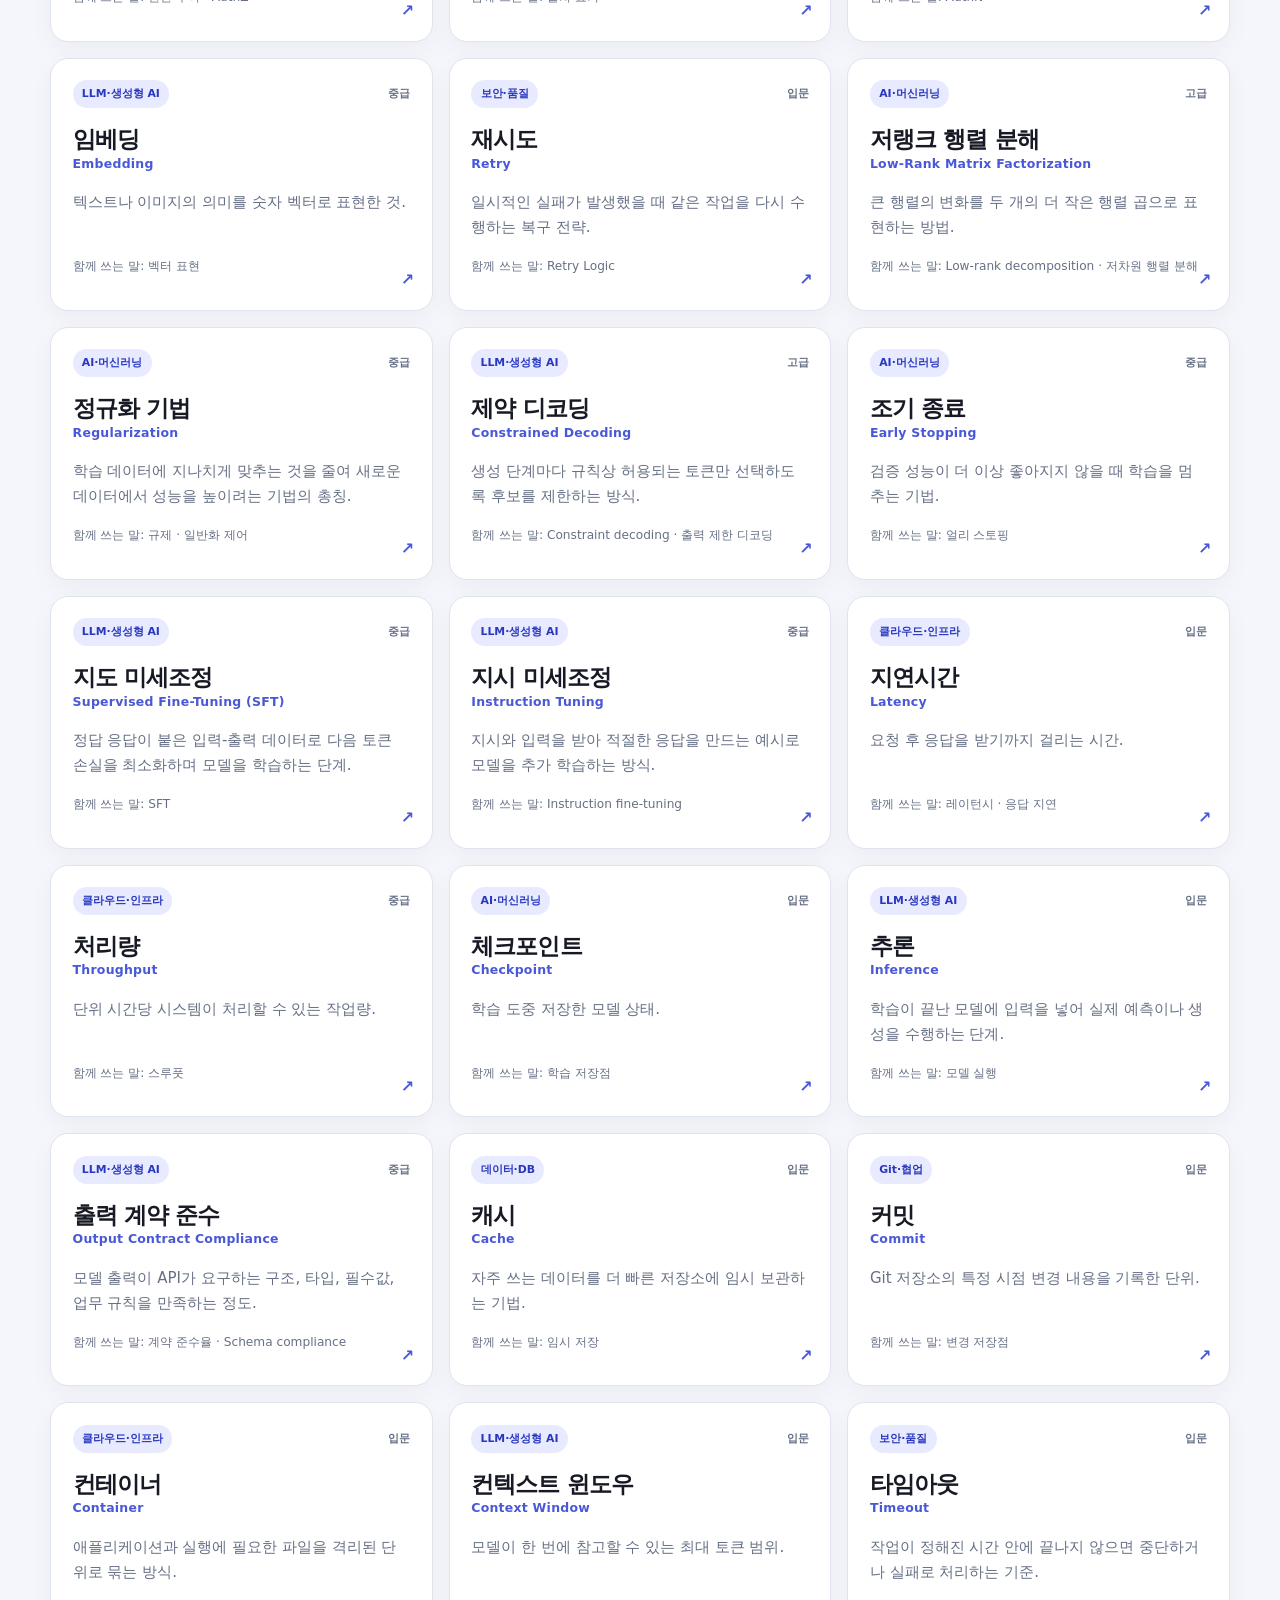
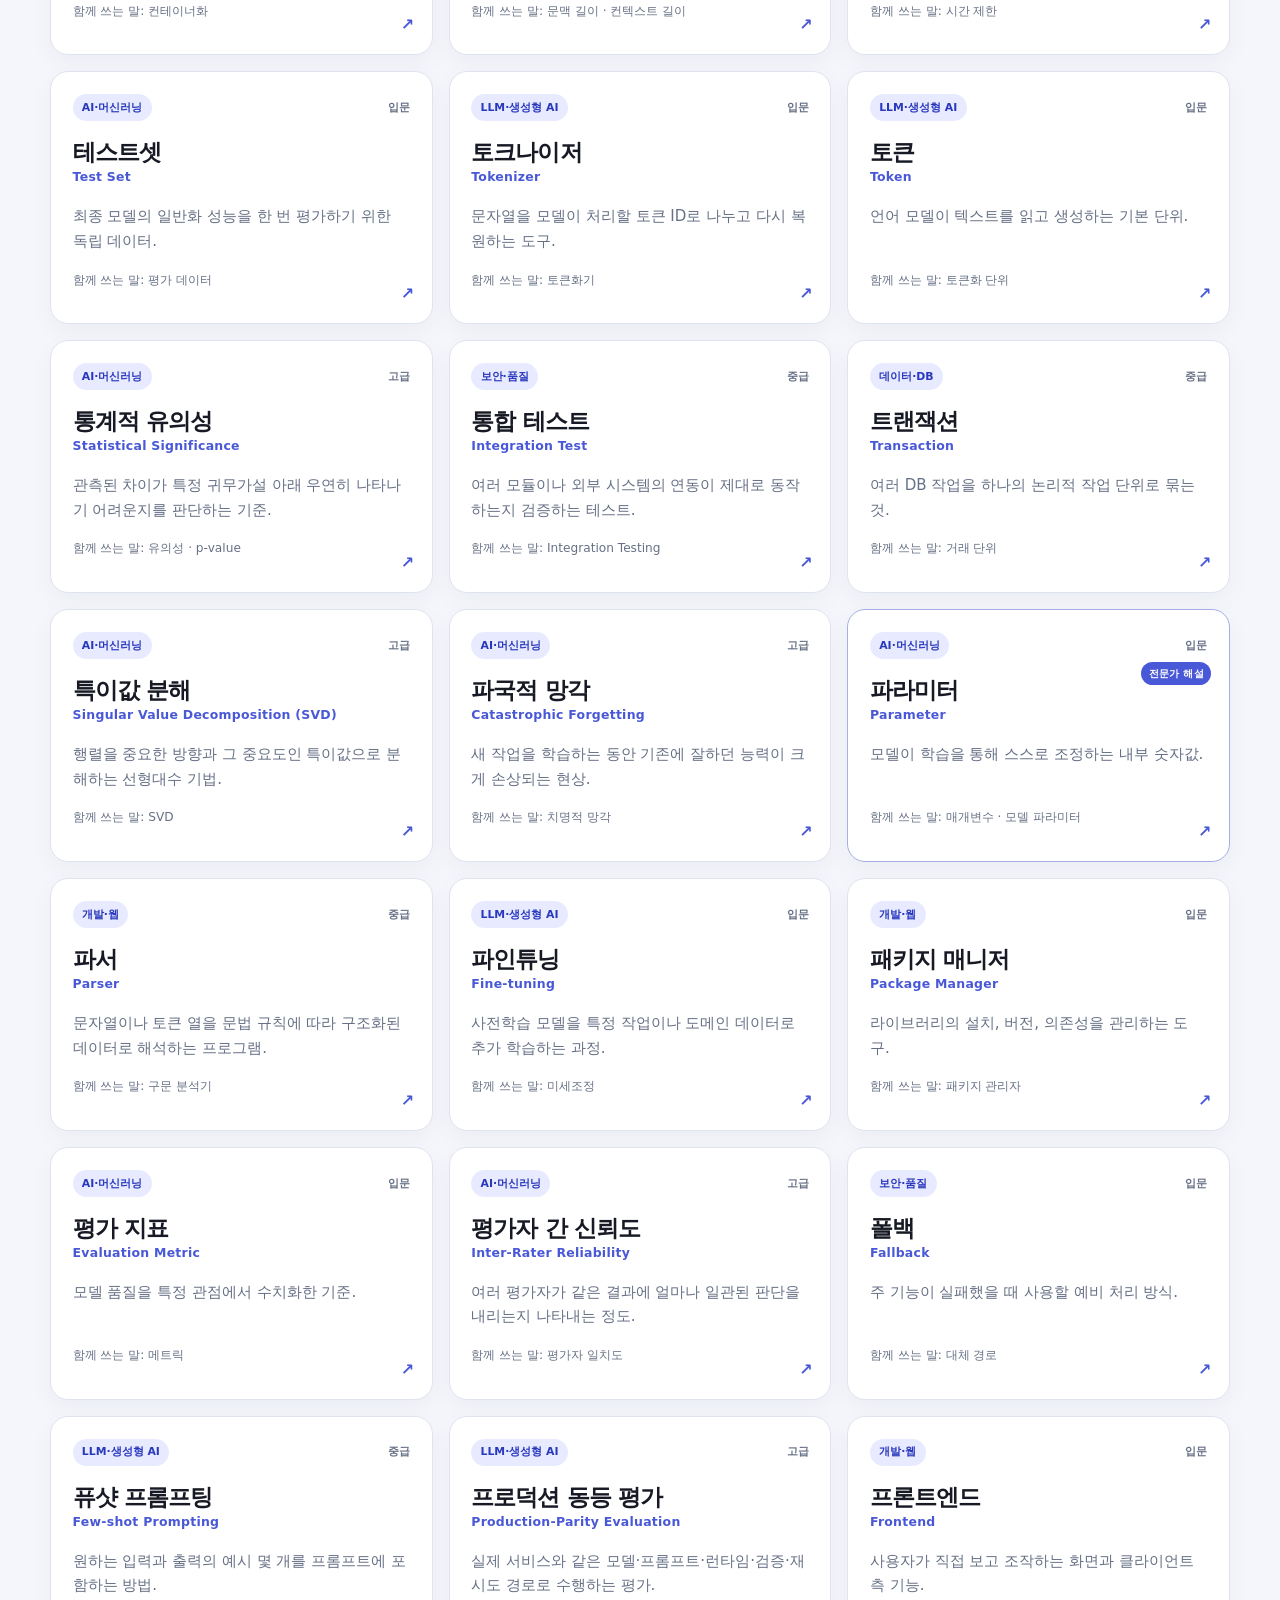
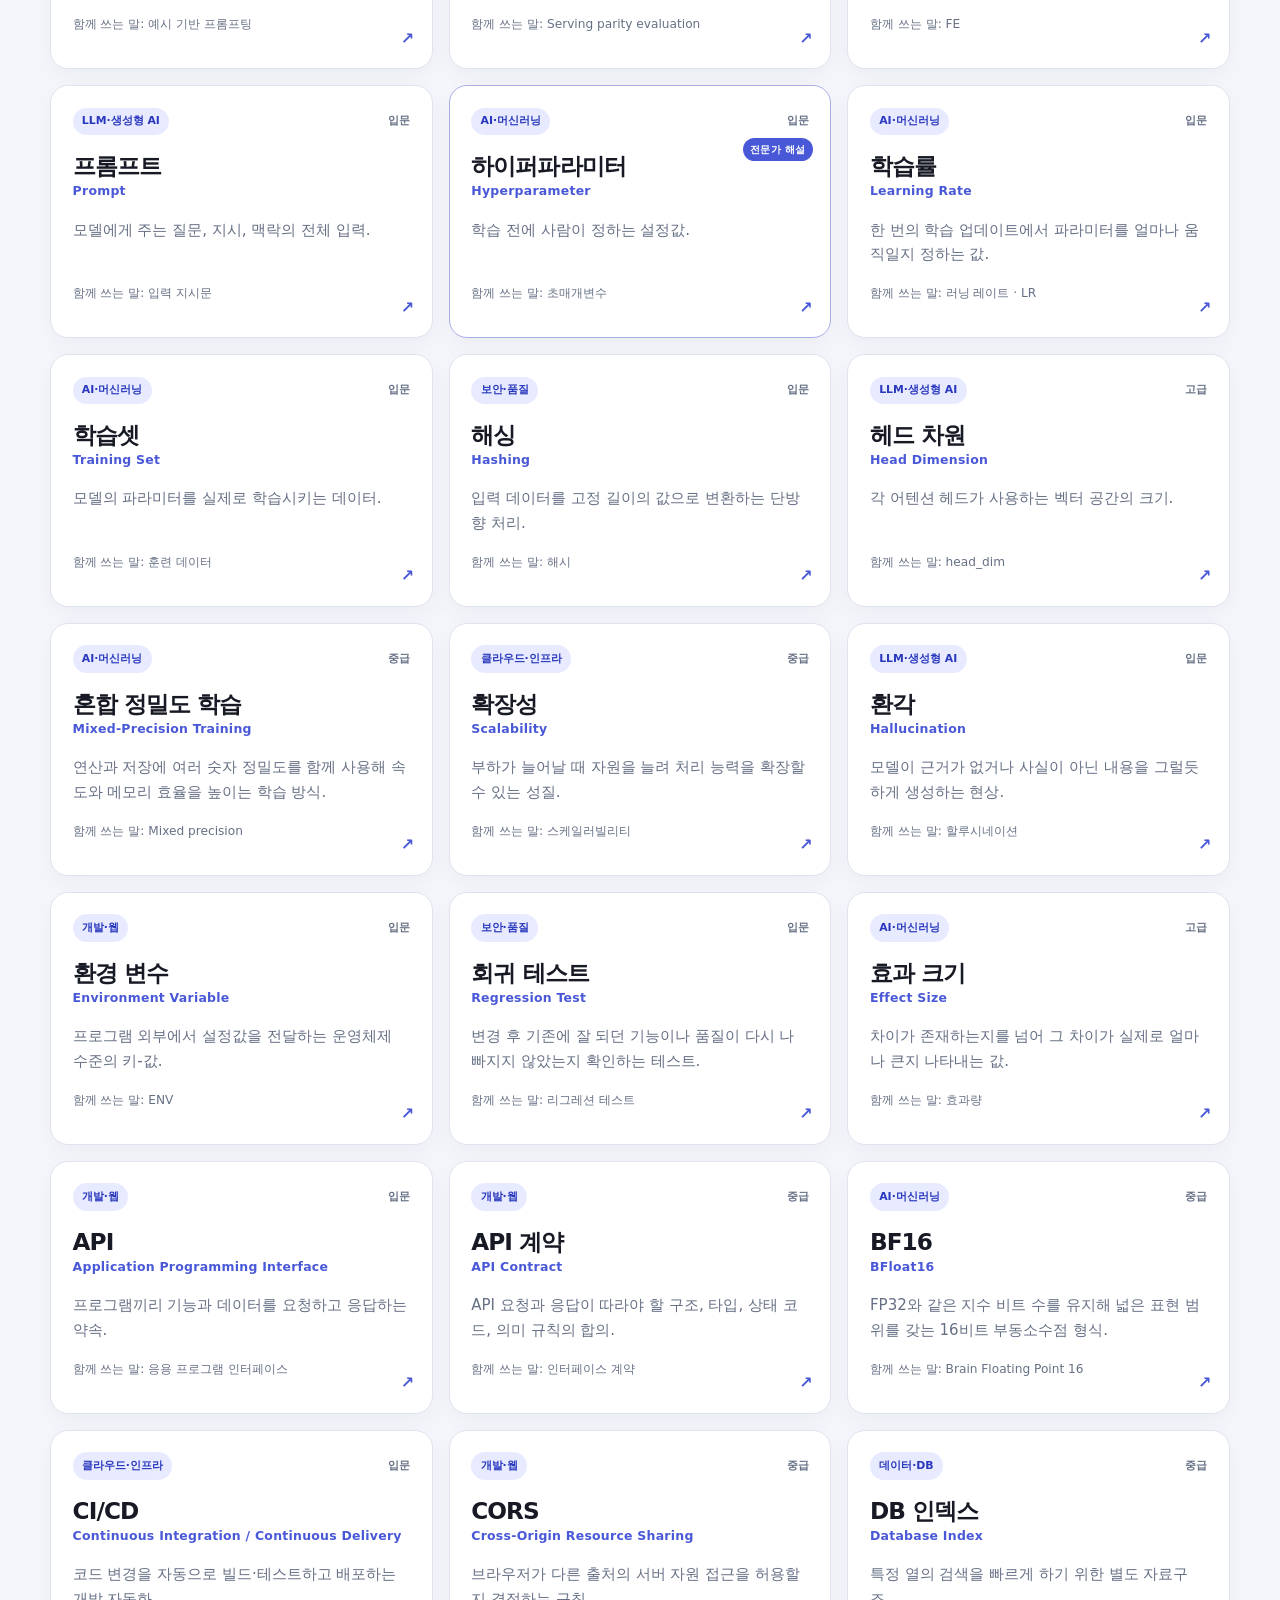
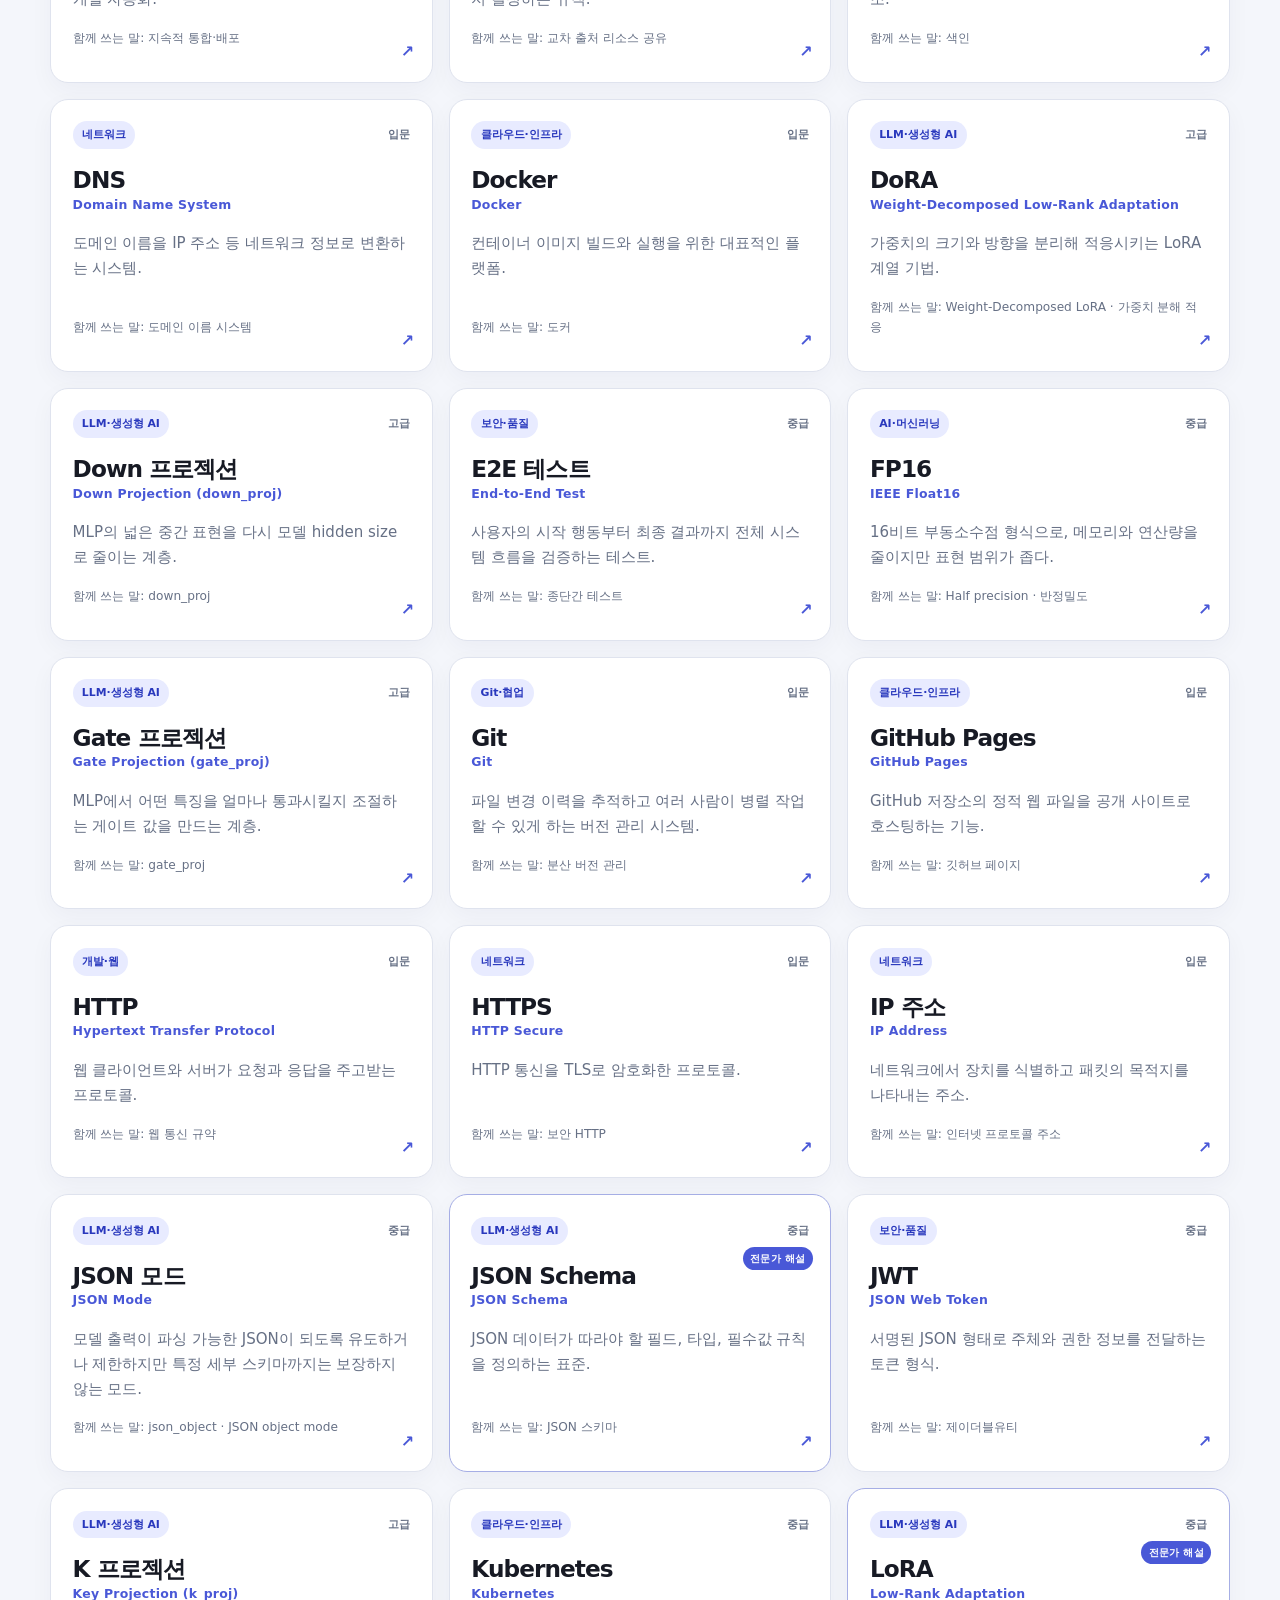
==== commit 90aaa386: "feat: expose curated learning paths" ====
--- a/index.html
+++ b/index.html
@@ -59,6 +59,18 @@
       </div>
     </section>
 
+    <section class="learning-paths" id="learningPaths" aria-labelledby="learning-paths-title">
+      <div class="learning-paths-heading">
+        <div>
+          <p class="eyebrow">CURATED LEARNING PATHS</p>
+          <h2 id="learning-paths-title">용어를 전문가 학습 순서로 연결했습니다.</h2>
+          <p>무작위로 외우지 않고, 선행 개념에서 실무 판단까지 이어지는 트랙을 따라가세요.</p>
+        </div>
+        <strong id="learningProgressSummary">학습 기록을 불러오는 중입니다.</strong>
+      </div>
+      <div id="learningPathGrid" class="learning-path-grid"></div>
+    </section>
+
     <section class="dictionary-shell" id="dictionary" aria-labelledby="dictionary-title">
       <div class="toolbar">
         <div class="section-heading">
@@ -110,6 +122,7 @@
   <script src="./data/terms-llm.js"></script>
   <script src="./data/terms-it.js"></script>
   <script src="./data/terms-expert-ai.js"></script>
+  <script src="./data/learning-paths.js"></script>
   <script src="./data/term-details.js"></script>
   <script src="./app.js"></script>
 </body>
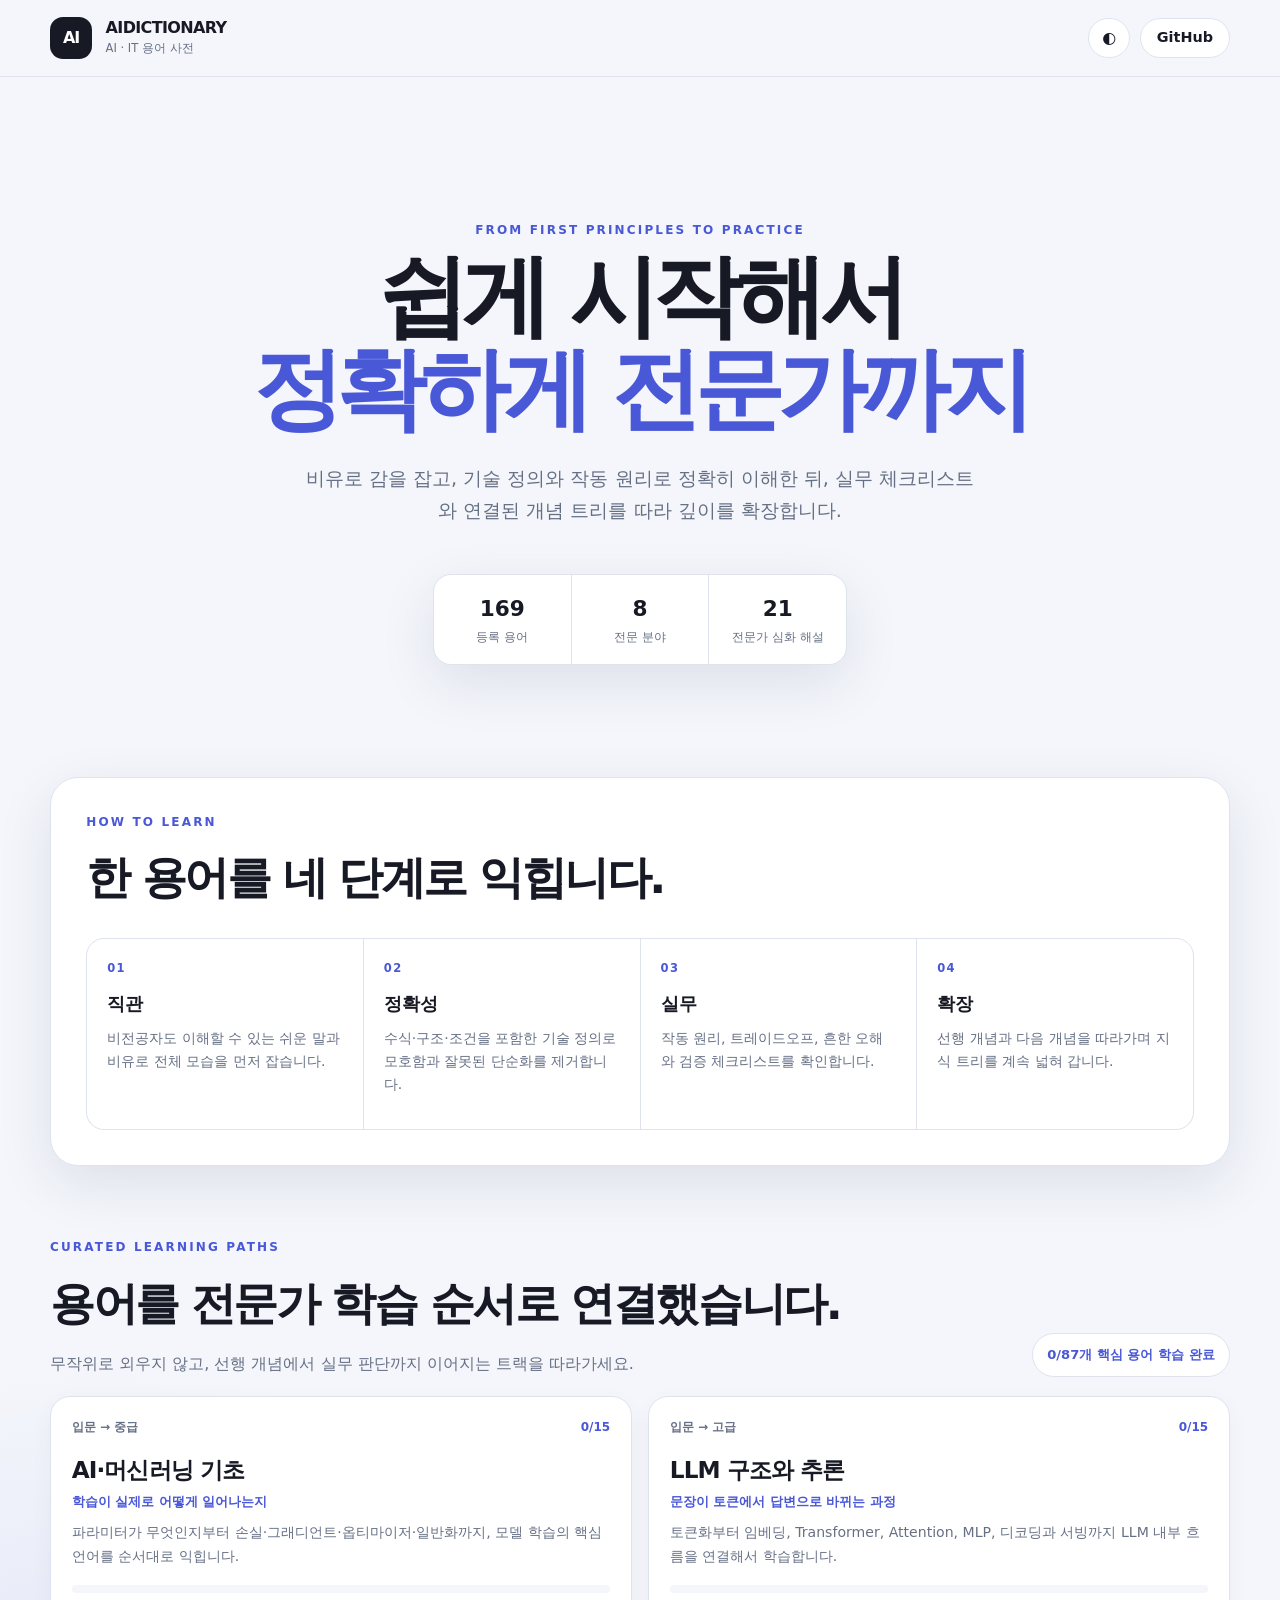
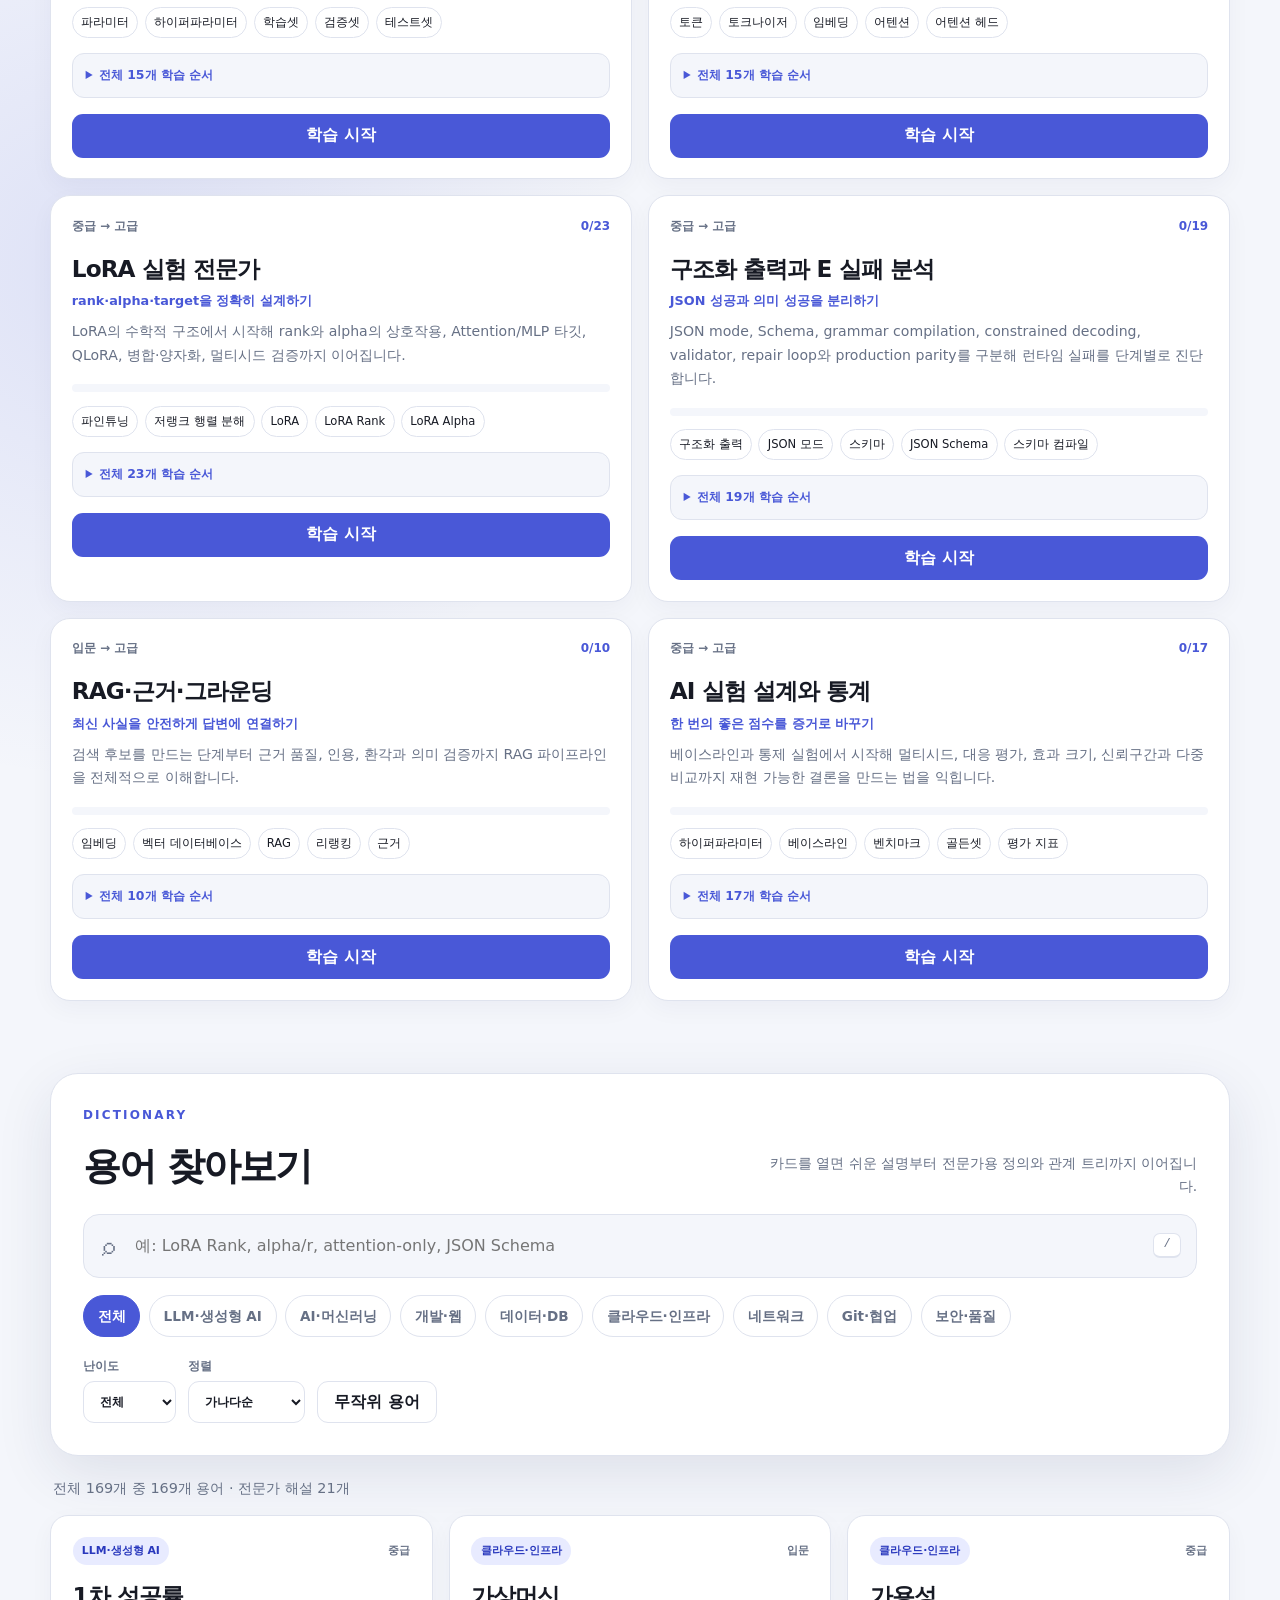
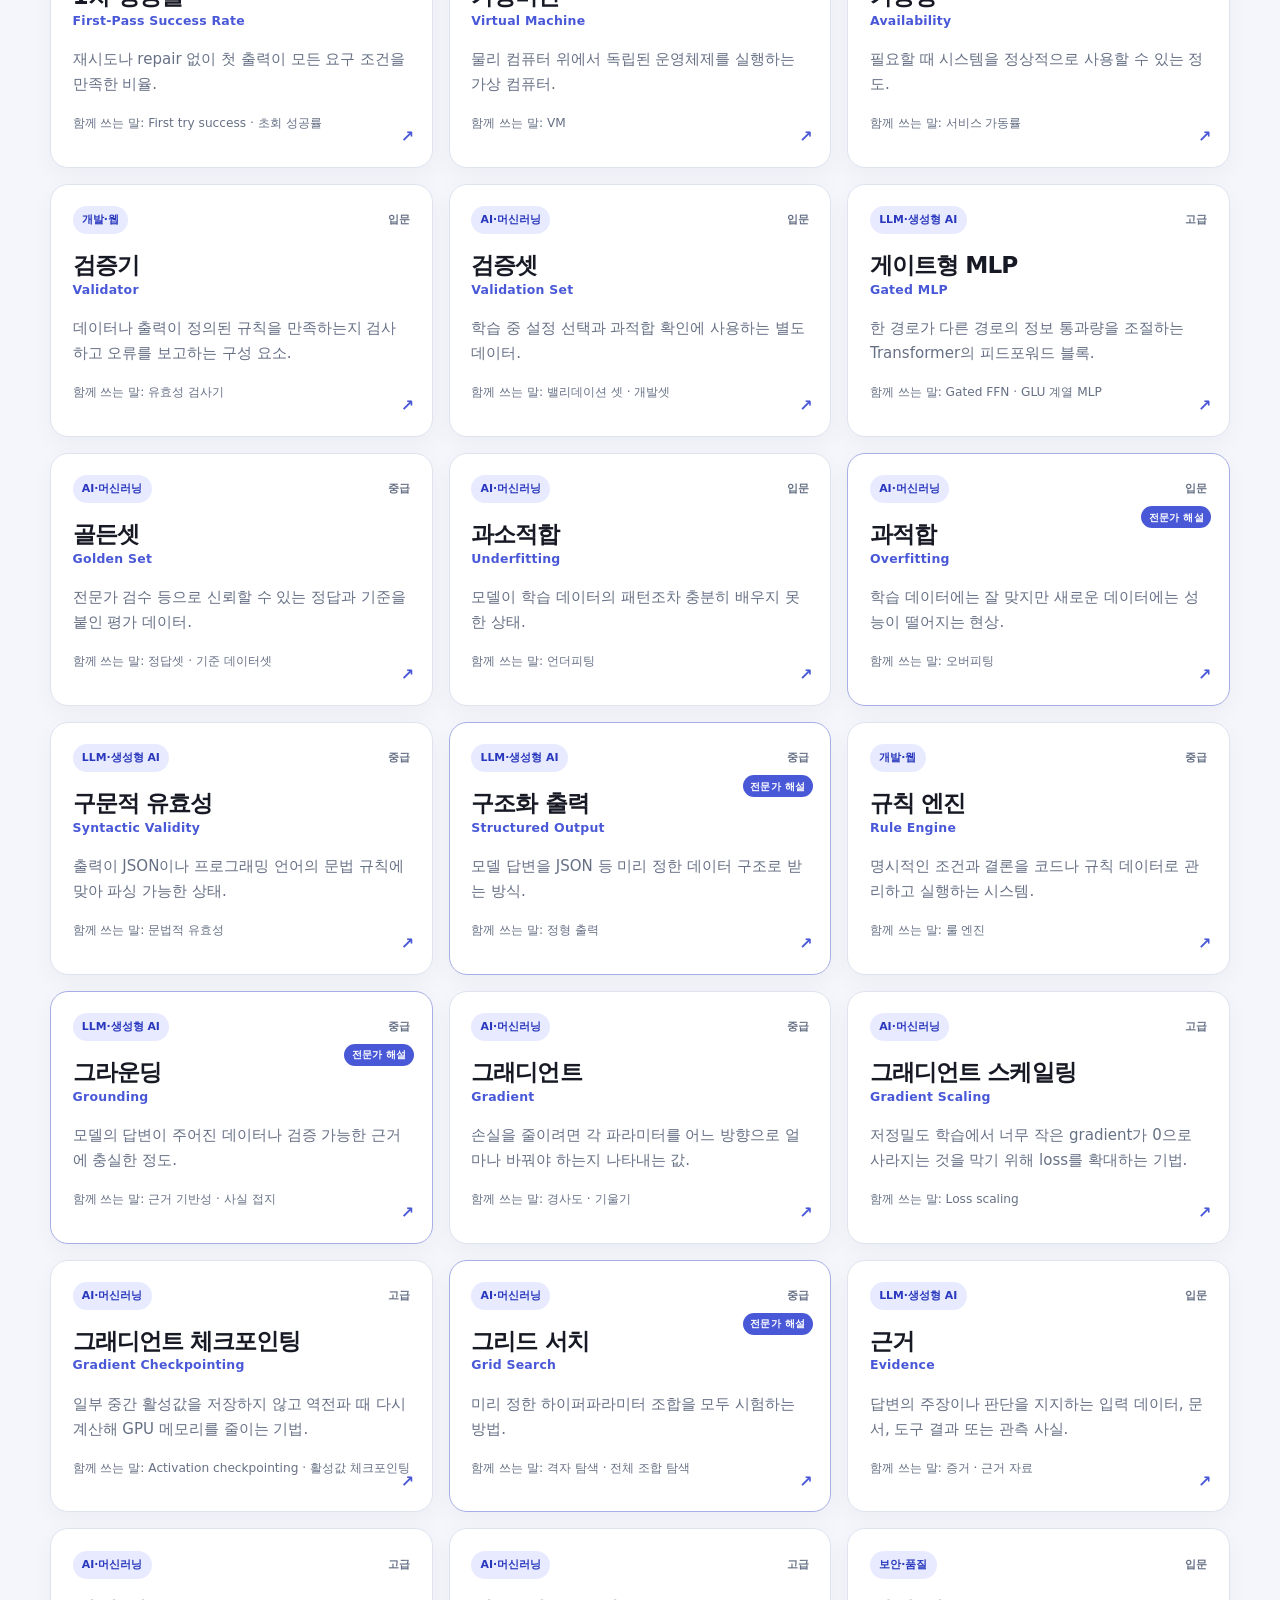
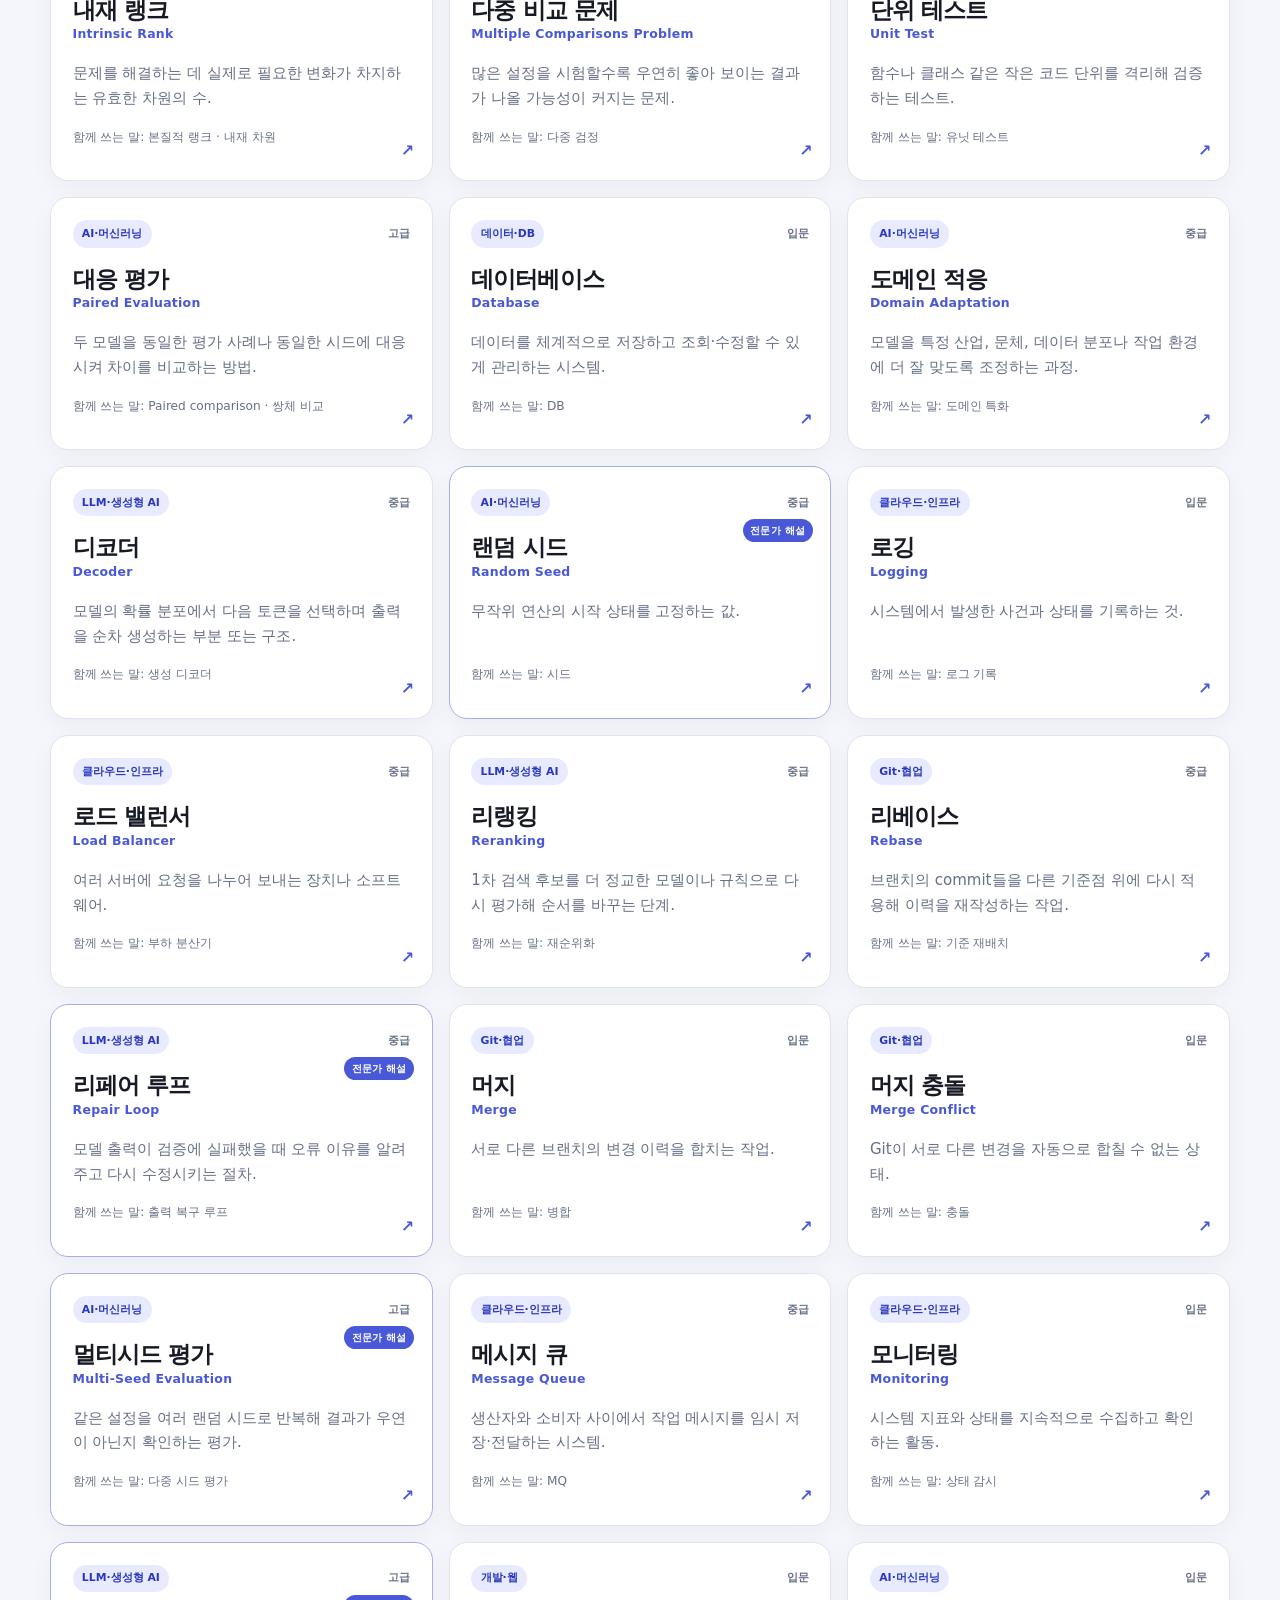
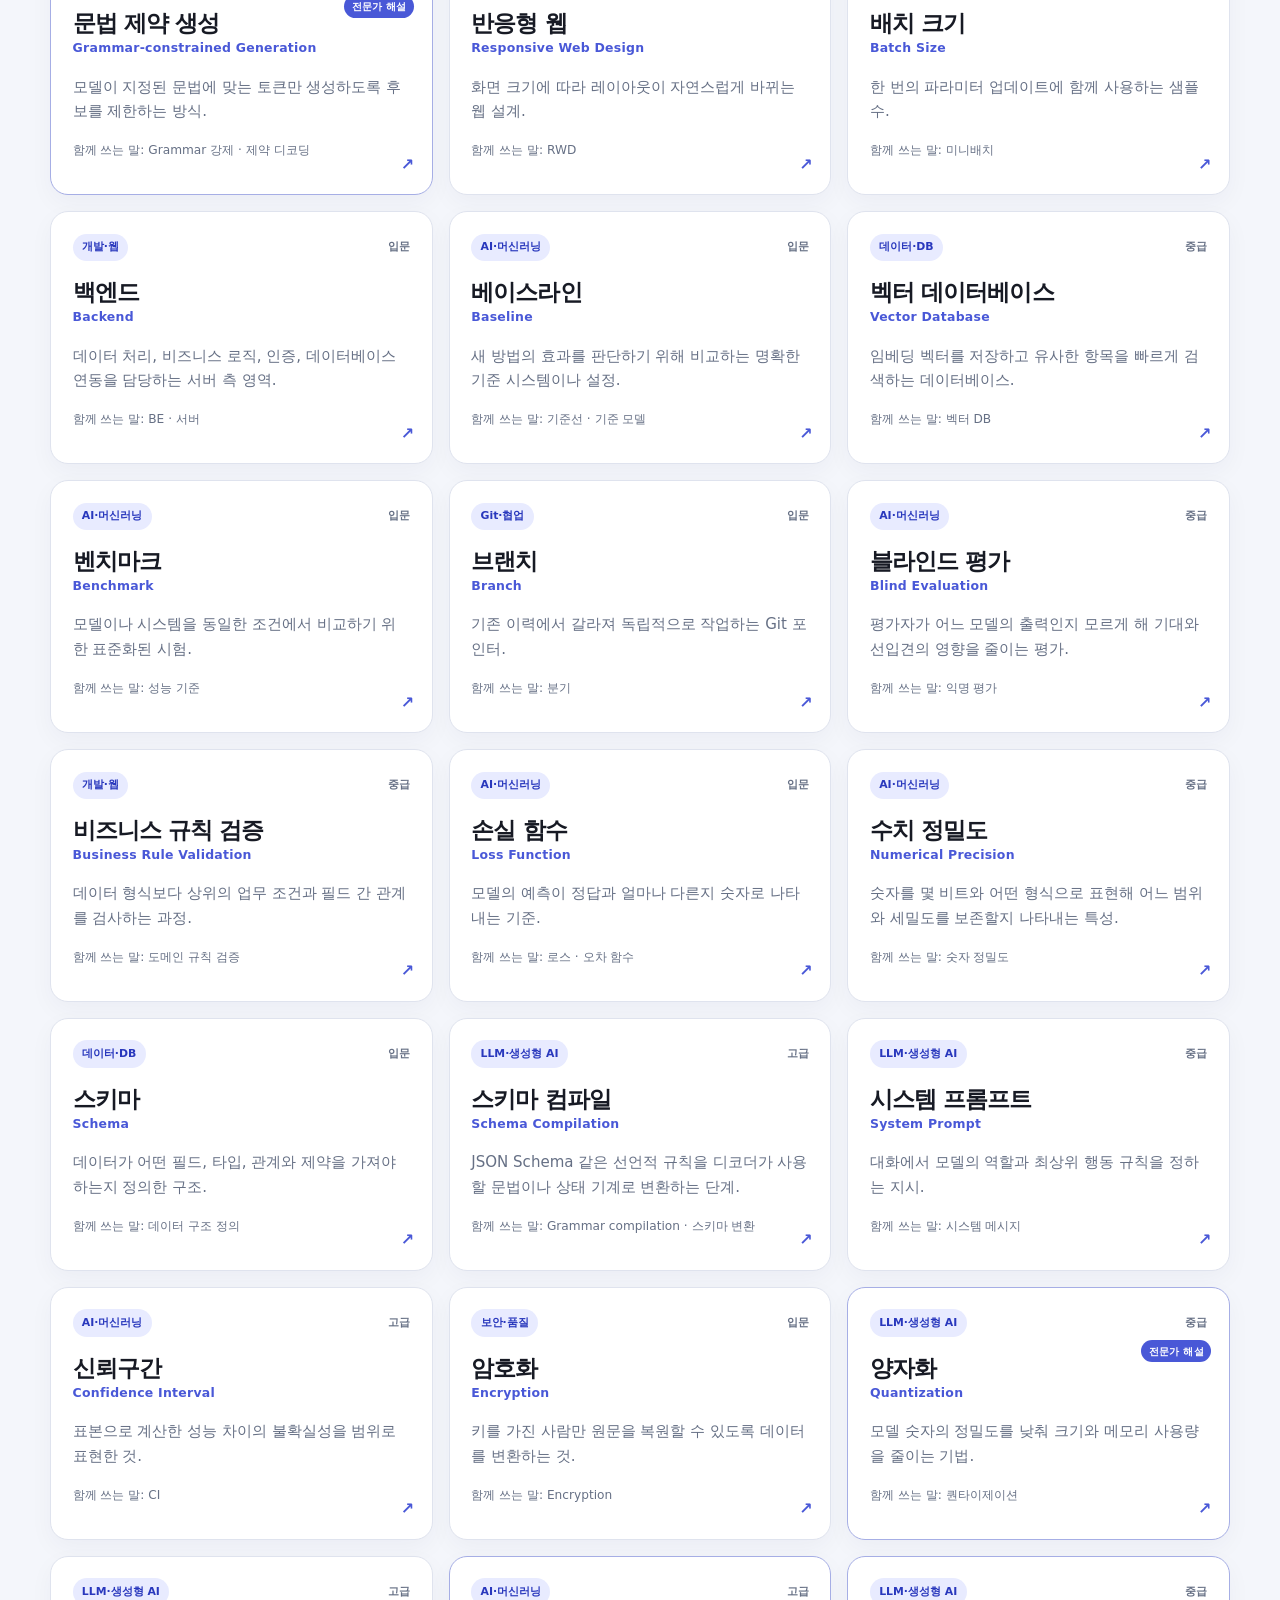
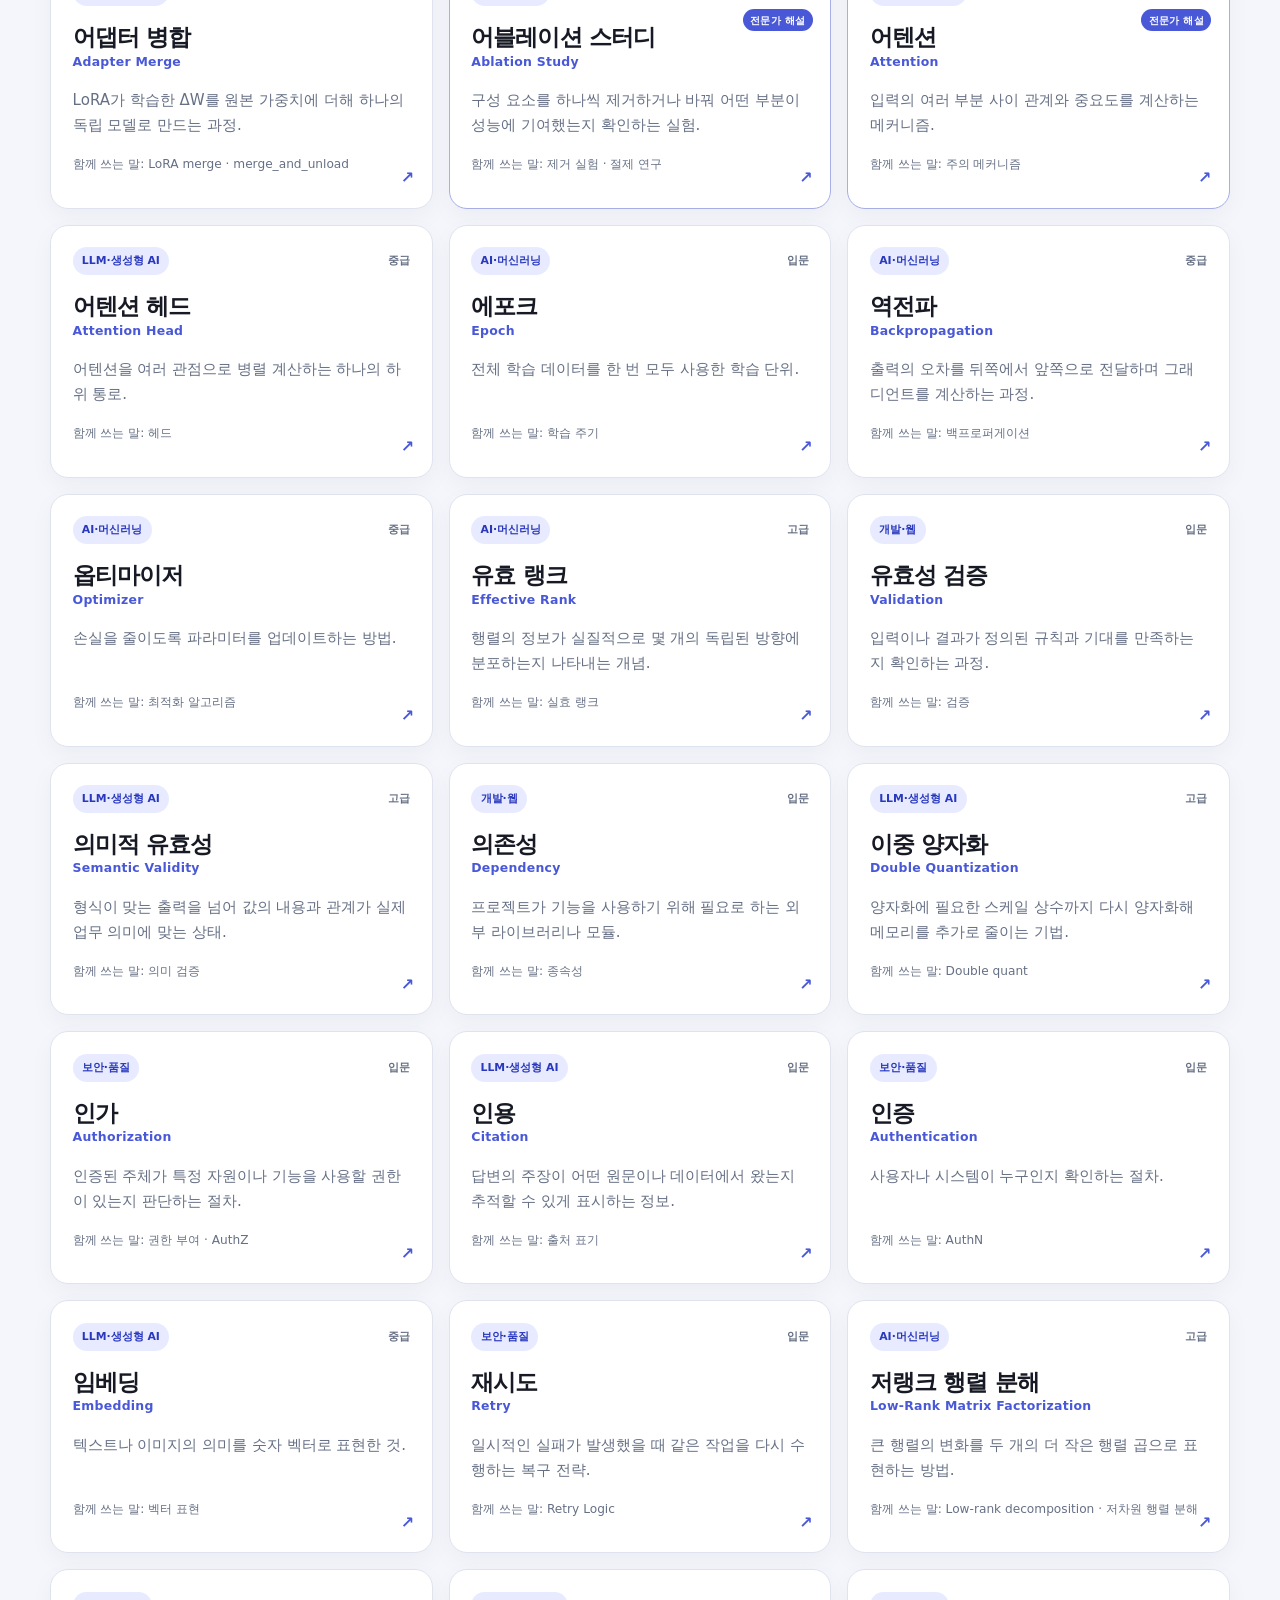
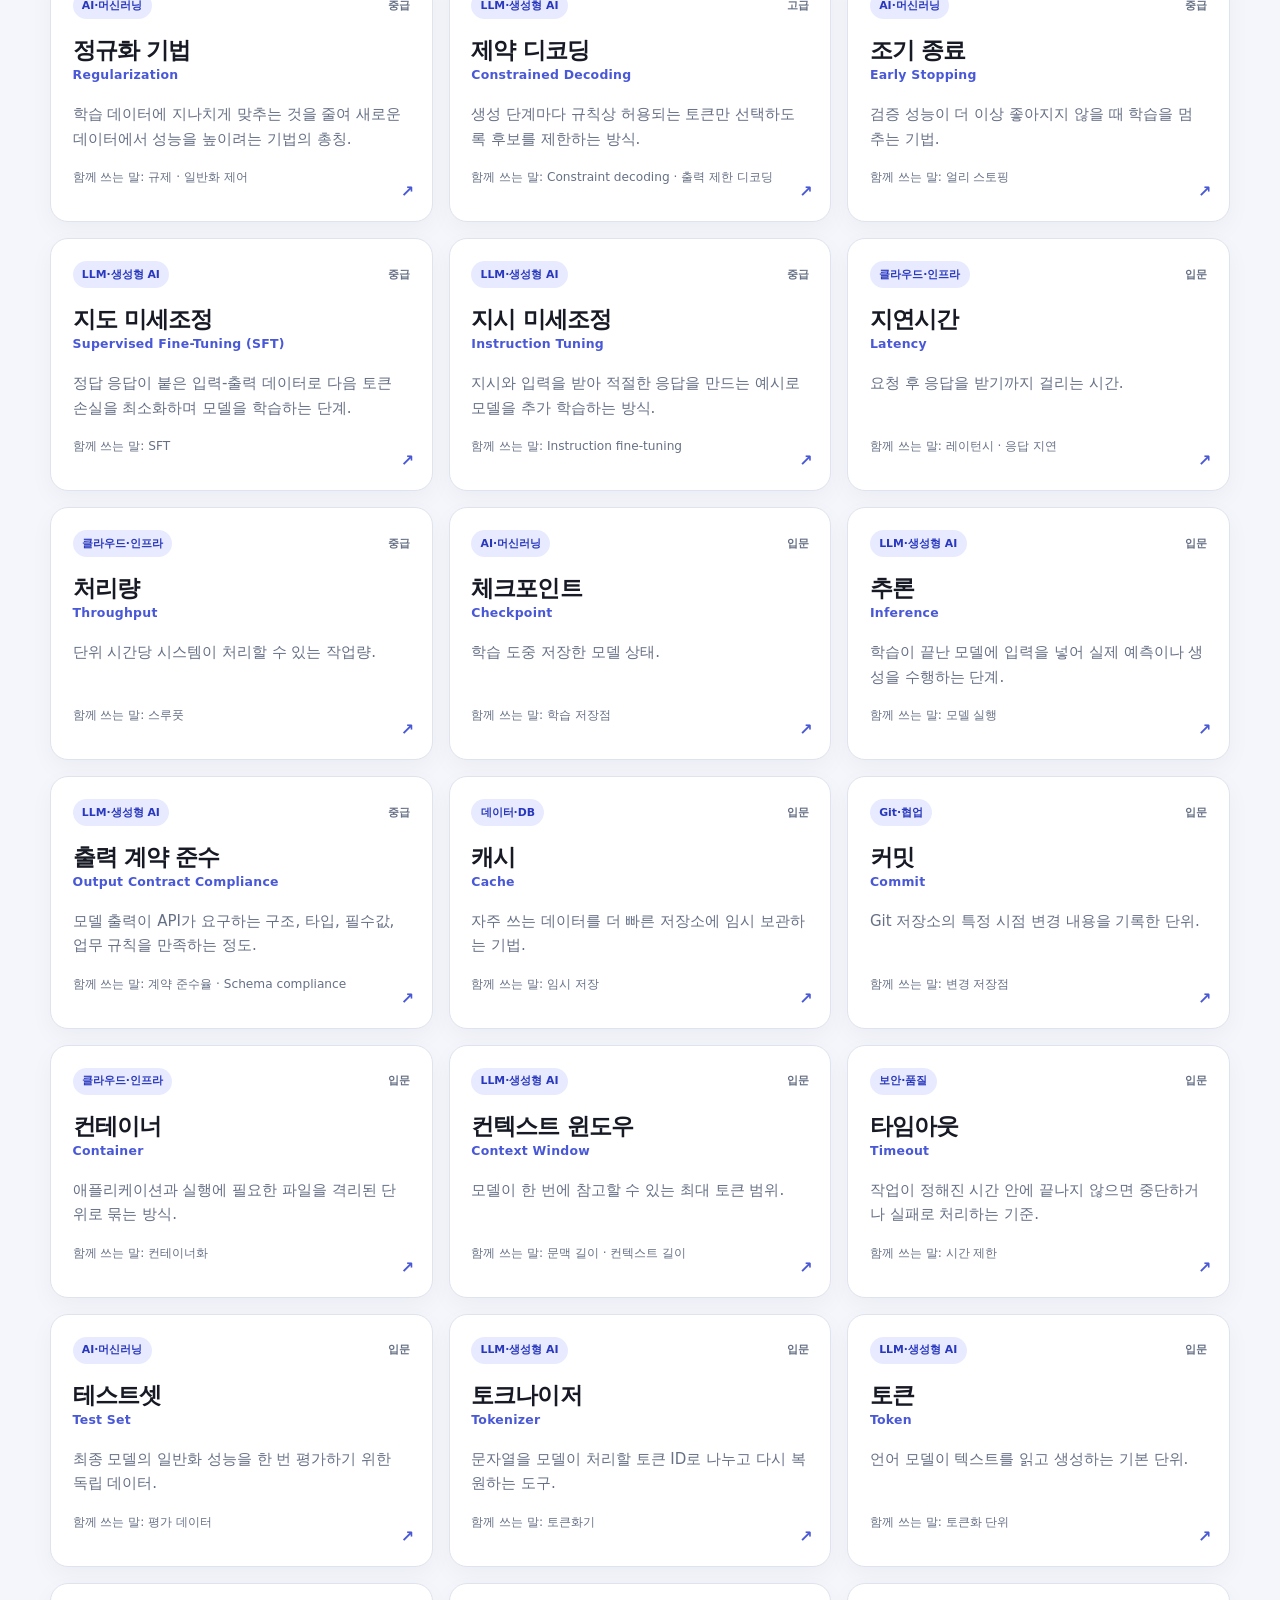
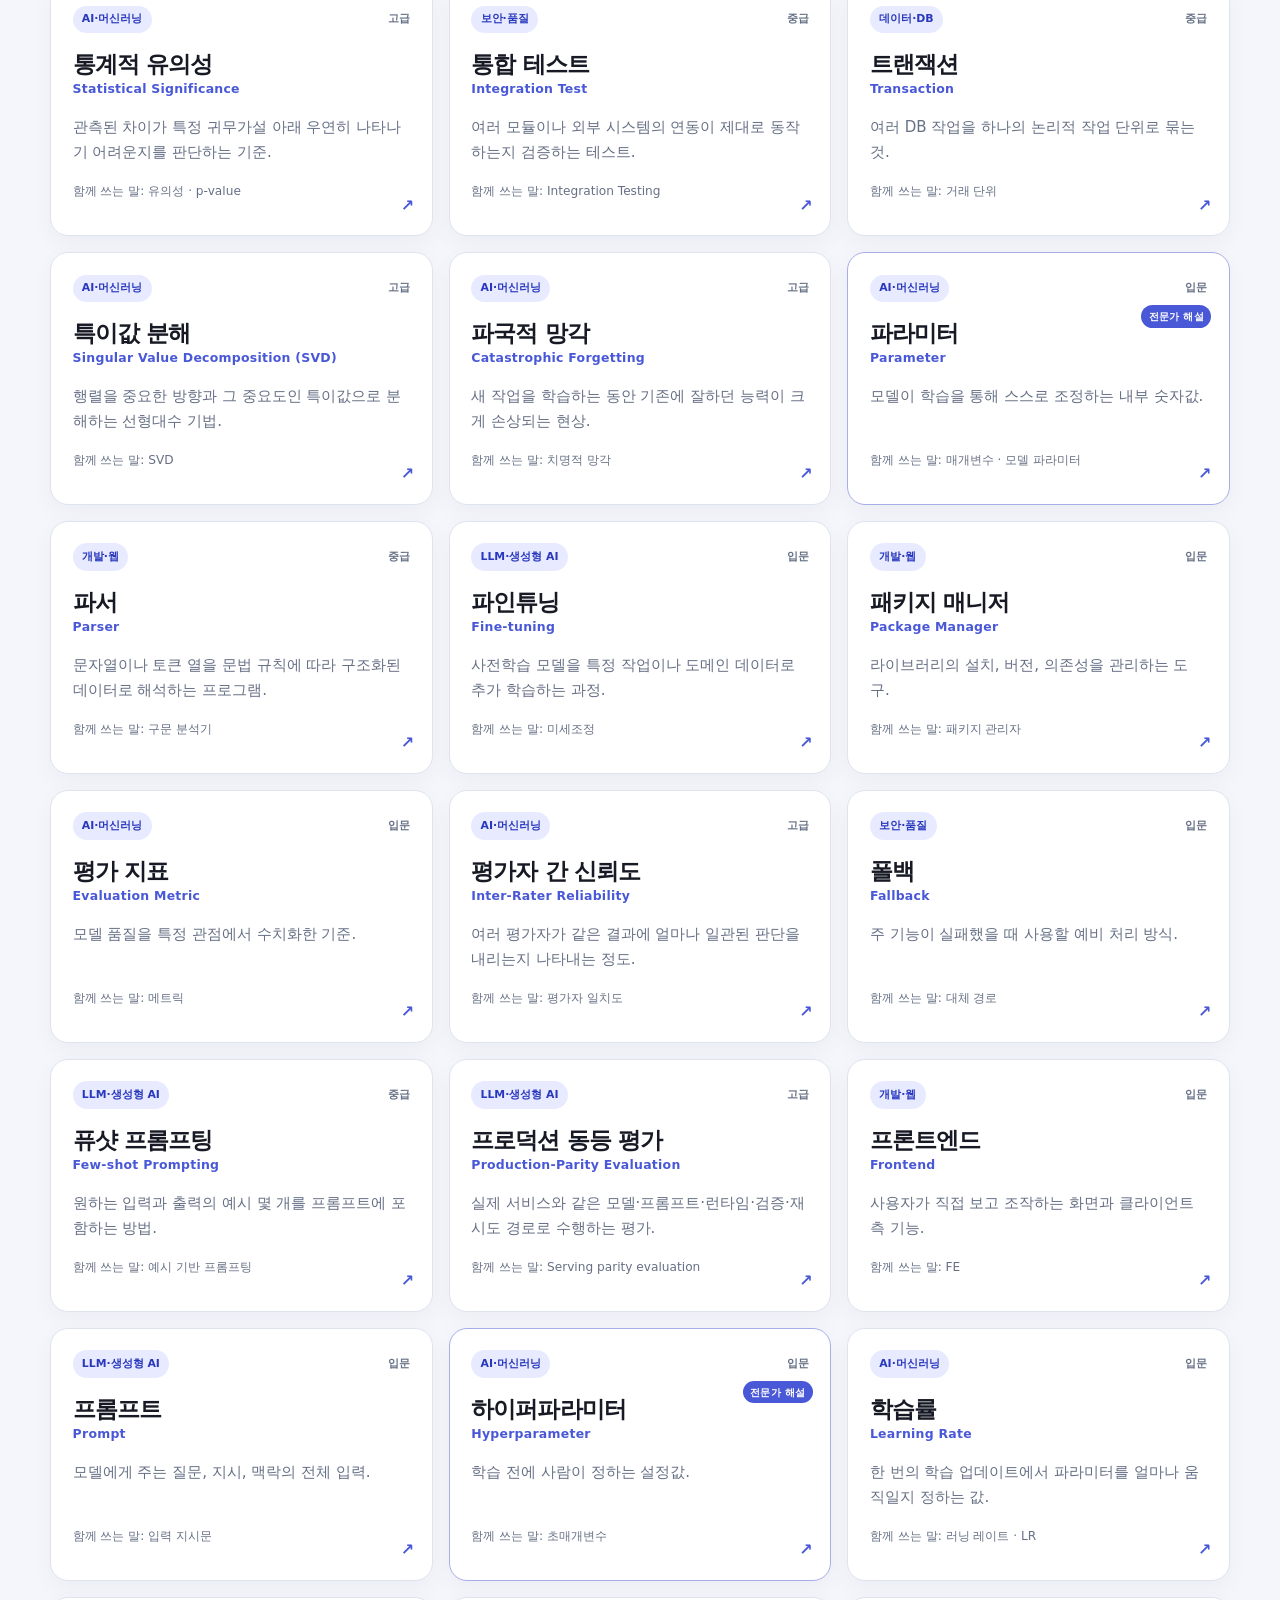
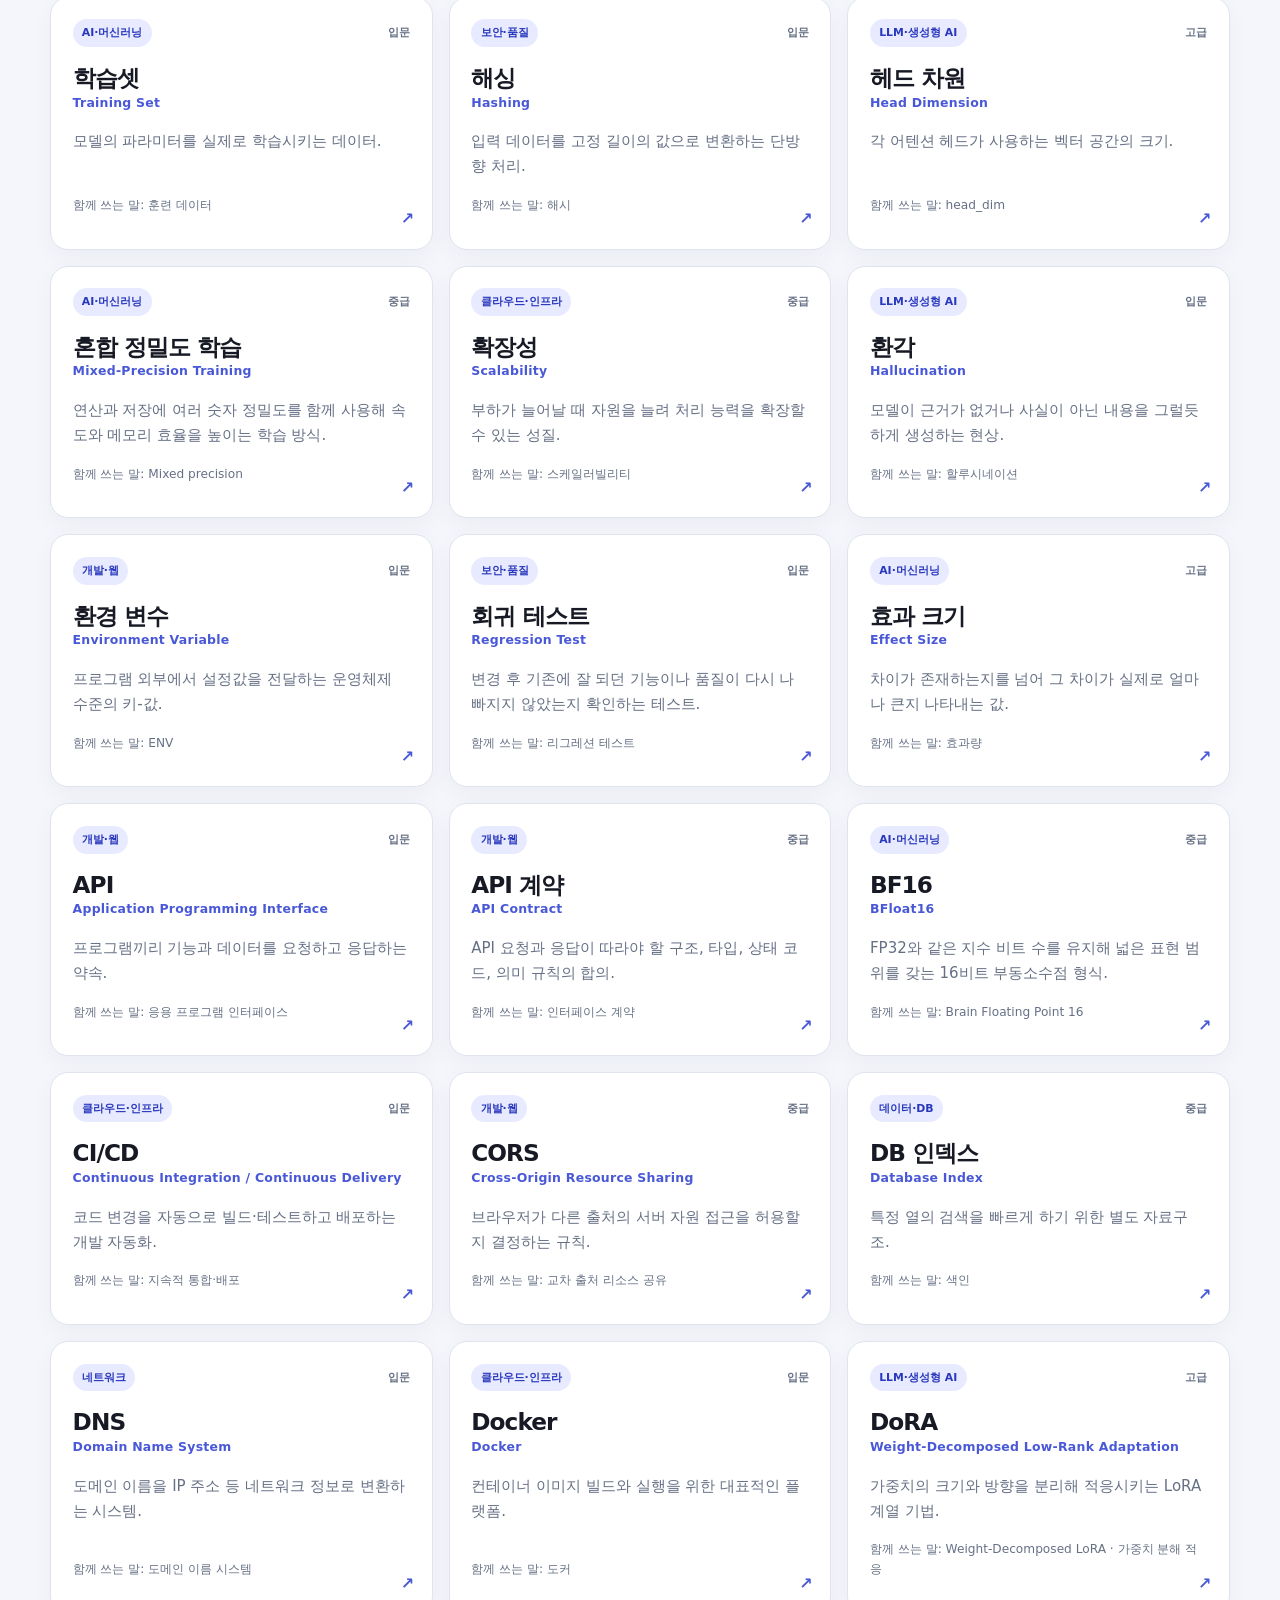
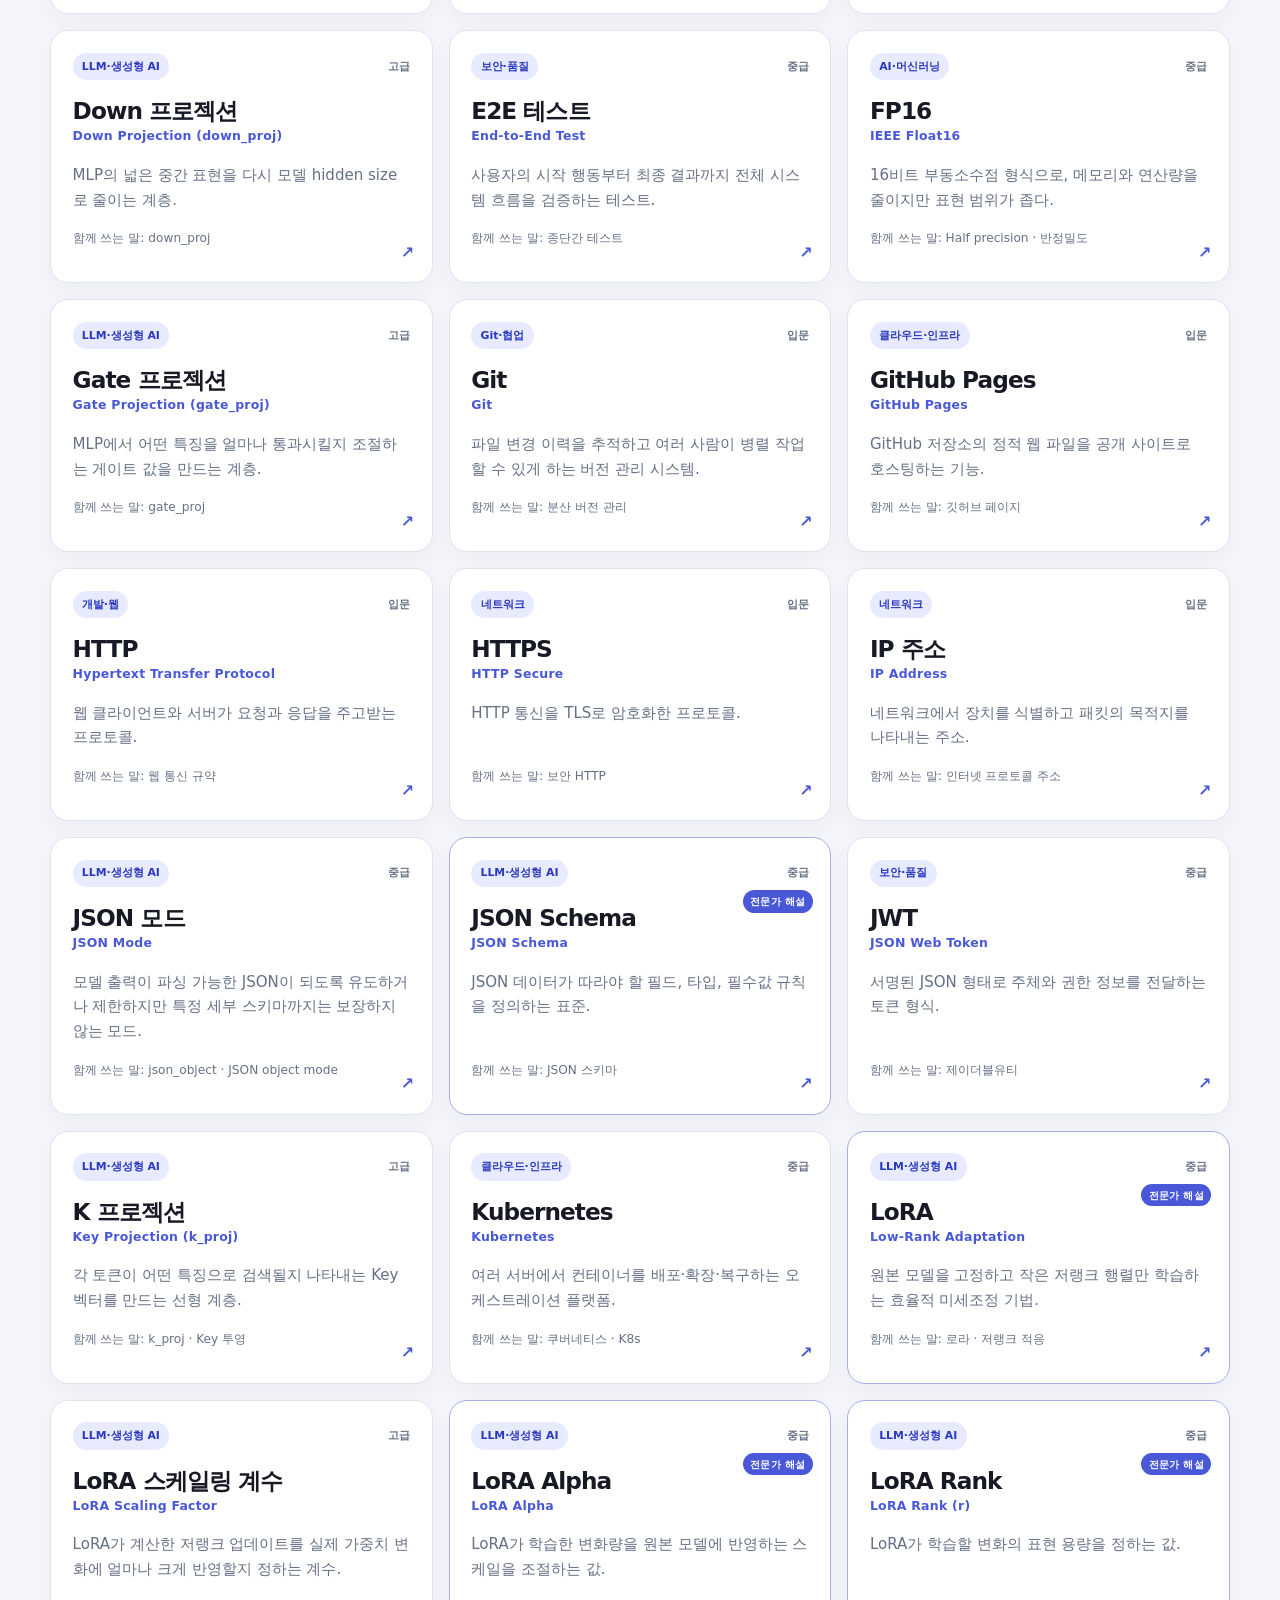
==== commit 18f0dfbd: "fix: load learning path styles" ====
--- a/index.html
+++ b/index.html
@@ -8,6 +8,7 @@
   <title>AIDICTIONARY — 전문가로 이어지는 AI·IT 용어 사전</title>
   <link rel="stylesheet" href="./styles.css">
   <link rel="stylesheet" href="./expert.css">
+  <link rel="stylesheet" href="./learning-paths.css">
 </head>
 <body>
   <a class="skip-link" href="#dictionary">본문으로 건너뛰기</a>
--- a/learning-paths.css
+++ b/learning-paths.css
@@ -0,0 +1,33 @@
+.learning-paths{width:min(1180px,calc(100% - 2rem));margin:0 auto 4.5rem}
+.learning-paths-heading{display:flex;align-items:end;justify-content:space-between;gap:2rem;margin-bottom:1.2rem}
+.learning-paths-heading h2{margin:0;font-size:clamp(1.7rem,4vw,2.8rem);letter-spacing:-.055em}
+.learning-paths-heading p:not(.eyebrow){max-width:680px;margin:.65rem 0 0;color:var(--muted)}
+.learning-paths-heading>strong{flex:0 0 auto;padding:.65rem .9rem;border:1px solid var(--line);border-radius:999px;background:var(--surface);color:var(--accent);font-size:.82rem}
+.learning-path-grid{display:grid;grid-template-columns:repeat(2,minmax(0,1fr));gap:1rem}
+.learning-path-card{display:flex;flex-direction:column;padding:1.3rem;border:1px solid var(--line);border-radius:20px;background:var(--surface);box-shadow:0 8px 24px rgba(28,35,74,.04)}
+.path-card-top{display:flex;align-items:center;justify-content:space-between;gap:1rem;color:var(--muted);font-size:.75rem;font-weight:800}
+.path-card-top strong{color:var(--accent)}
+.learning-path-card h3{margin:.8rem 0 .15rem;font-size:1.45rem;letter-spacing:-.04em}
+.learning-path-card>p{margin:.55rem 0 0;color:var(--muted);font-size:.88rem}
+.learning-path-card .path-subtitle{margin:0;color:var(--accent);font-size:.8rem;font-weight:850}
+.path-progress{height:8px;margin:1.1rem 0 .85rem;overflow:hidden;border-radius:999px;background:var(--bg)}
+.path-progress span{display:block;height:100%;border-radius:inherit;background:var(--accent);transition:width .25s ease}
+.path-preview{display:flex;flex-wrap:wrap;gap:.4rem}
+.path-preview button,.path-all-terms button{border:1px solid var(--line);background:var(--surface);color:var(--text)}
+.path-preview button{padding:.32rem .52rem;border-radius:999px;font-size:.72rem}
+.path-preview button.is-complete,.path-all-terms button.is-complete{border-color:color-mix(in srgb,#23a66f 45%,var(--line));background:color-mix(in srgb,#23a66f 10%,var(--surface));color:#208557;text-decoration:line-through}
+.path-all-terms{margin-top:.9rem;padding:.7rem .8rem;border:1px solid var(--line);border-radius:12px;background:var(--bg)}
+.path-all-terms summary{cursor:pointer;color:var(--accent);font-size:.78rem;font-weight:850}
+.path-all-terms ol{display:grid;gap:.4rem;margin:.75rem 0 0;padding-left:1.4rem}
+.path-all-terms li{color:var(--muted);font-size:.75rem}
+.path-all-terms button{width:100%;padding:.5rem .6rem;border-radius:9px;text-align:left;font-weight:750}
+.path-all-terms button small{display:block;margin-top:.12rem;color:var(--muted);font-size:.63rem;font-weight:600}
+.path-start-button{margin-top:1rem;min-height:44px;border:0;border-radius:11px;background:var(--accent);color:#fff;font-weight:850}
+.mastery-section{display:flex;align-items:center;justify-content:space-between;gap:1rem;margin-top:1.6rem;padding:1rem 1.1rem;border:1px solid color-mix(in srgb,#23a66f 38%,var(--line));border-radius:15px;background:color-mix(in srgb,#23a66f 8%,var(--surface))}
+.mastery-section strong{display:block}
+.mastery-section p{margin:.2rem 0 0;color:var(--muted);font-size:.78rem}
+.mastery-section button{flex:0 0 auto;min-height:42px;padding:.55rem .8rem;border:1px solid color-mix(in srgb,#23a66f 45%,var(--line));border-radius:10px;background:var(--surface);color:#208557;font-weight:850}
+.term-card.is-learned{background:color-mix(in srgb,#23a66f 5%,var(--surface))}
+.learned-badge{position:absolute;right:1.1rem;top:5.1rem;padding:.18rem .48rem;border-radius:999px;background:#208557;color:#fff;font-size:.64rem;font-weight:850}
+@media(max-width:800px){.learning-path-grid{grid-template-columns:1fr}.learning-paths-heading{align-items:start}.learning-paths-heading>strong{margin-top:.2rem}}
+@media(max-width:620px){.learning-paths{width:min(100% - 1.2rem,1180px);margin-bottom:3rem}.learning-paths-heading{display:block}.learning-paths-heading>strong{display:inline-flex;margin-top:1rem}.mastery-section{align-items:stretch;flex-direction:column}.mastery-section button{width:100%}}
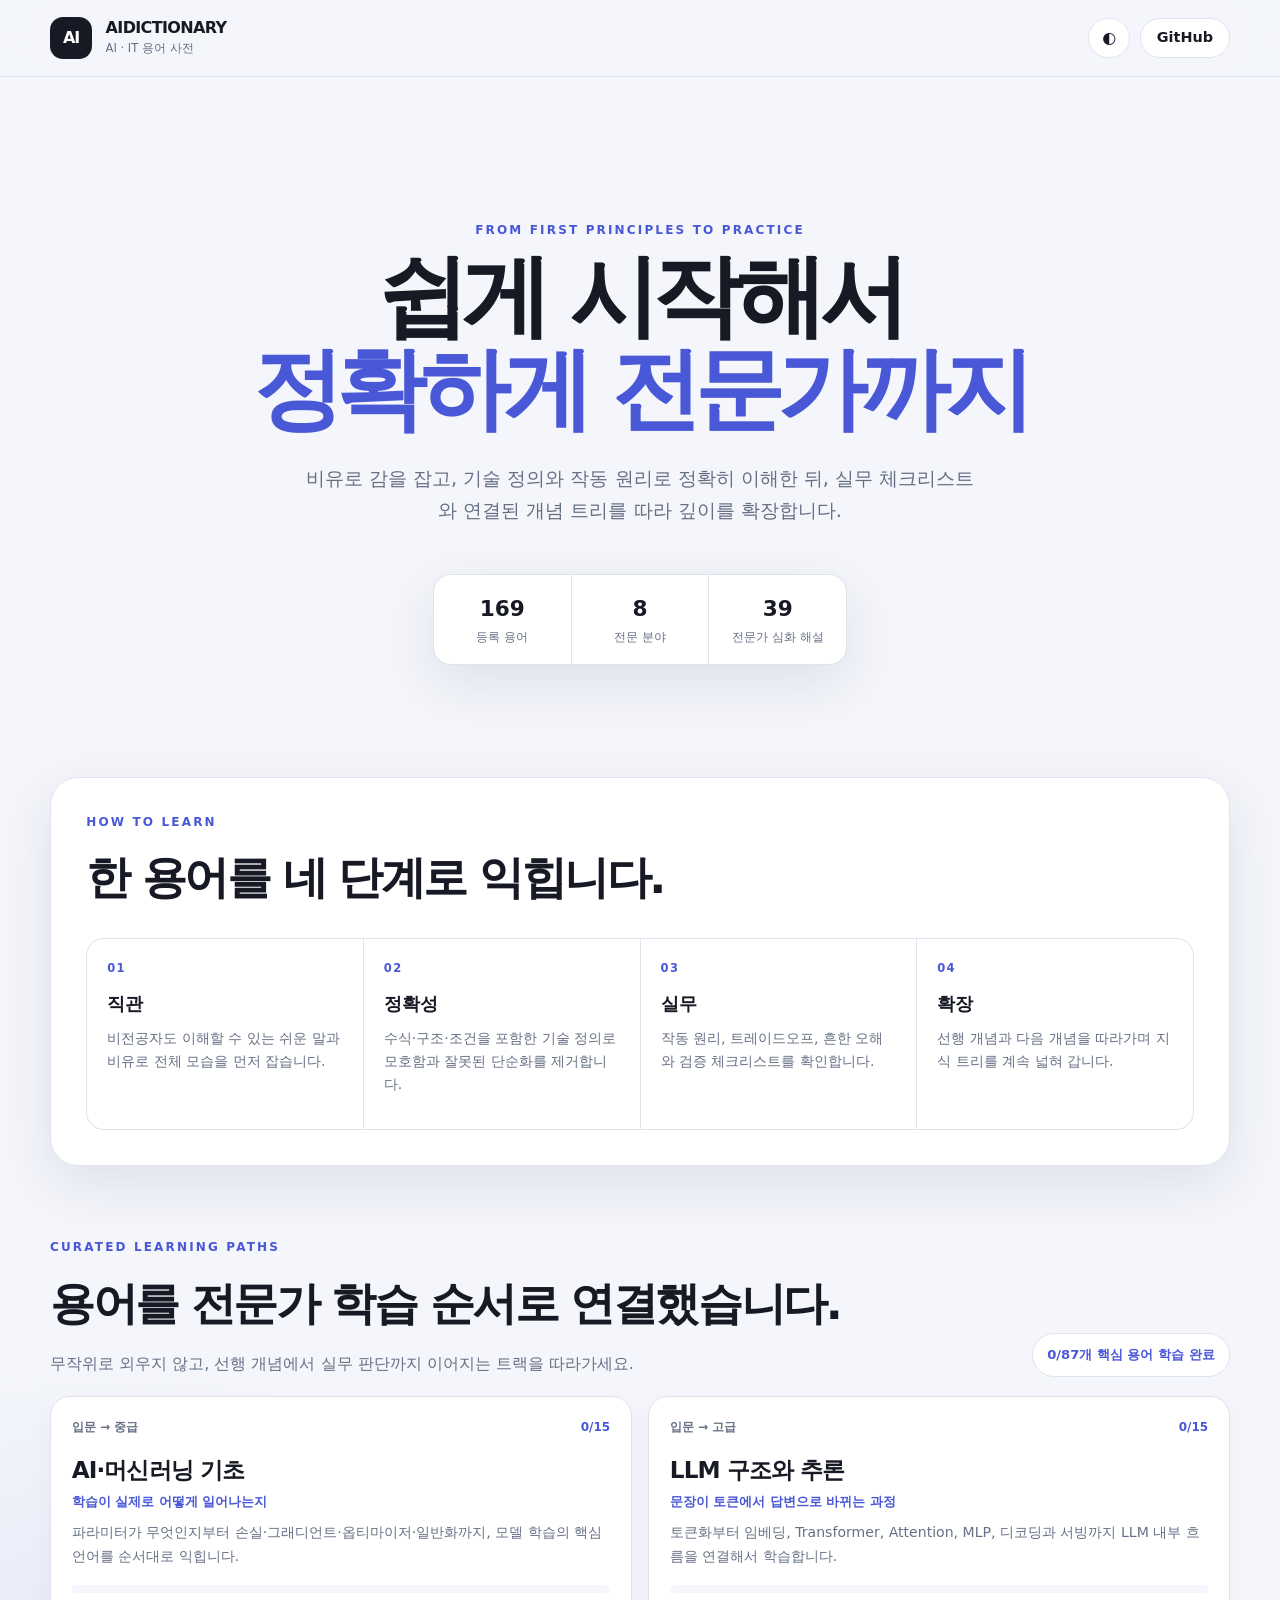
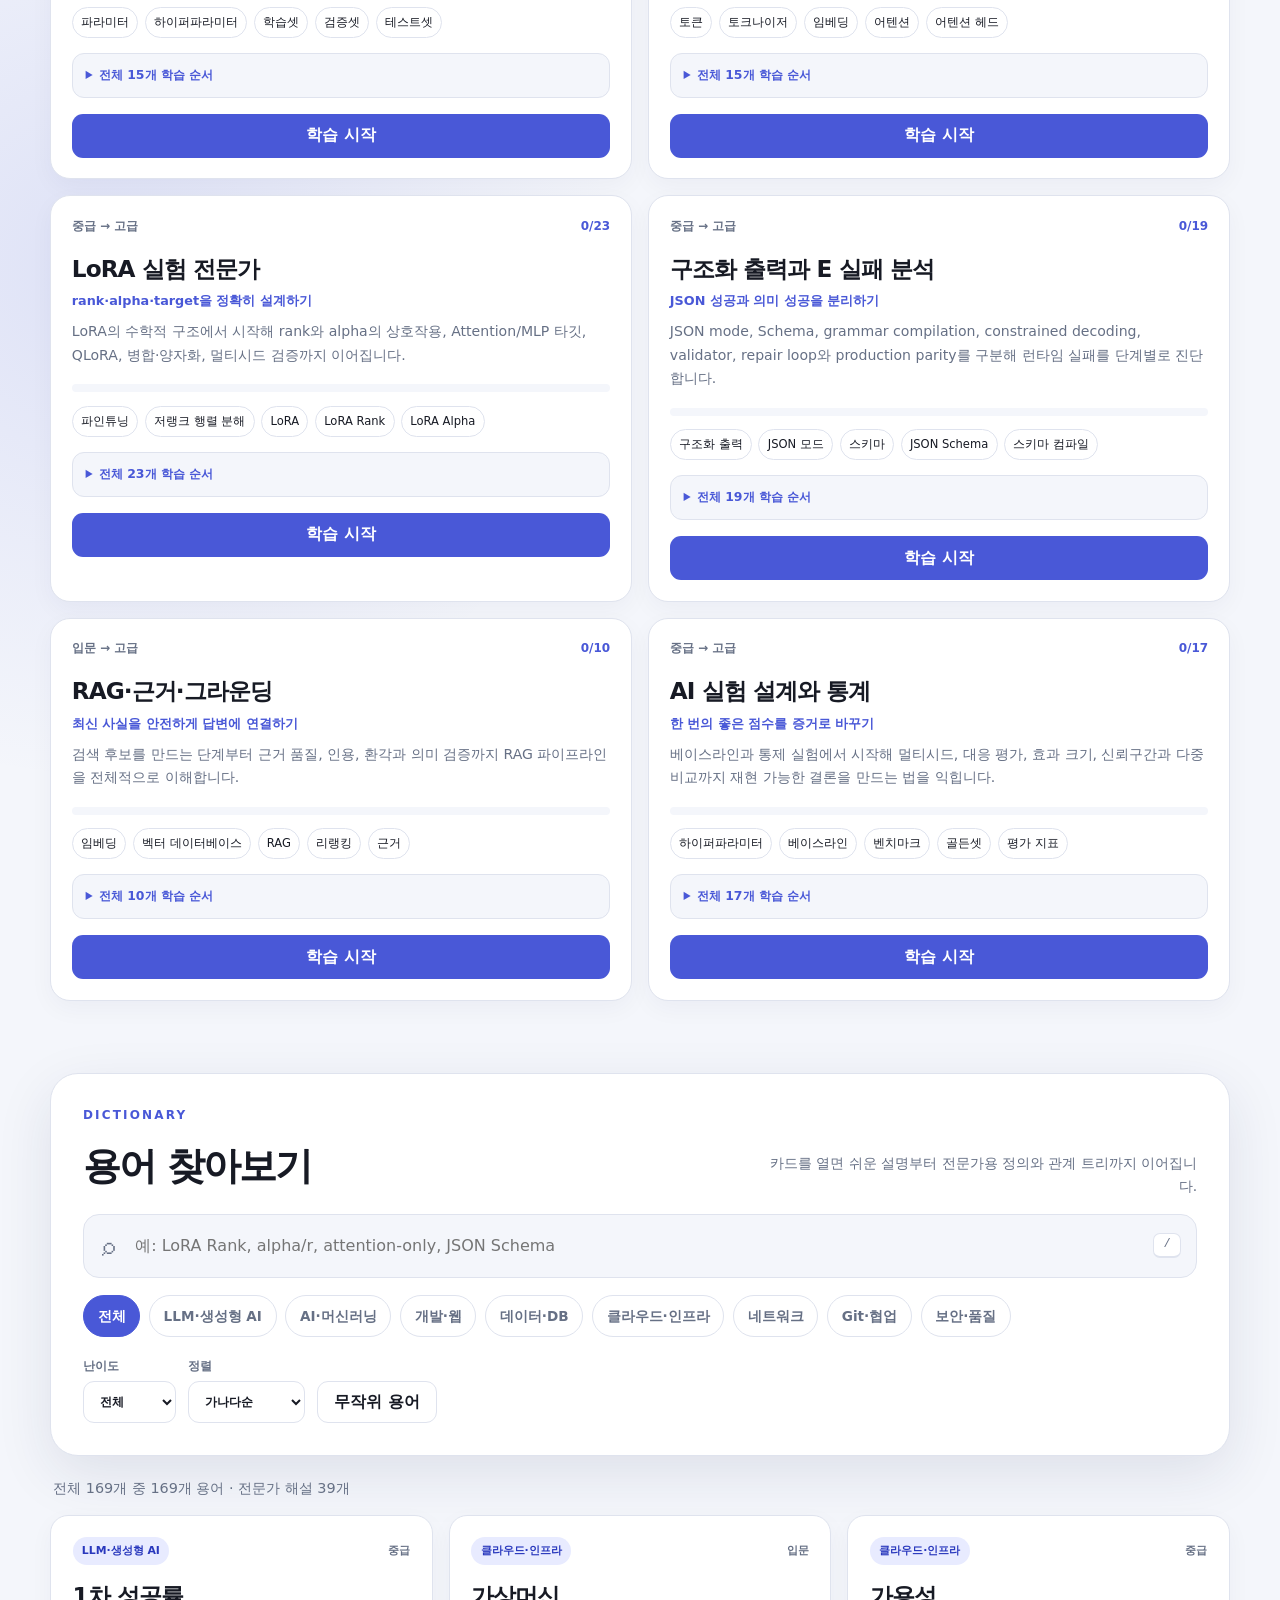
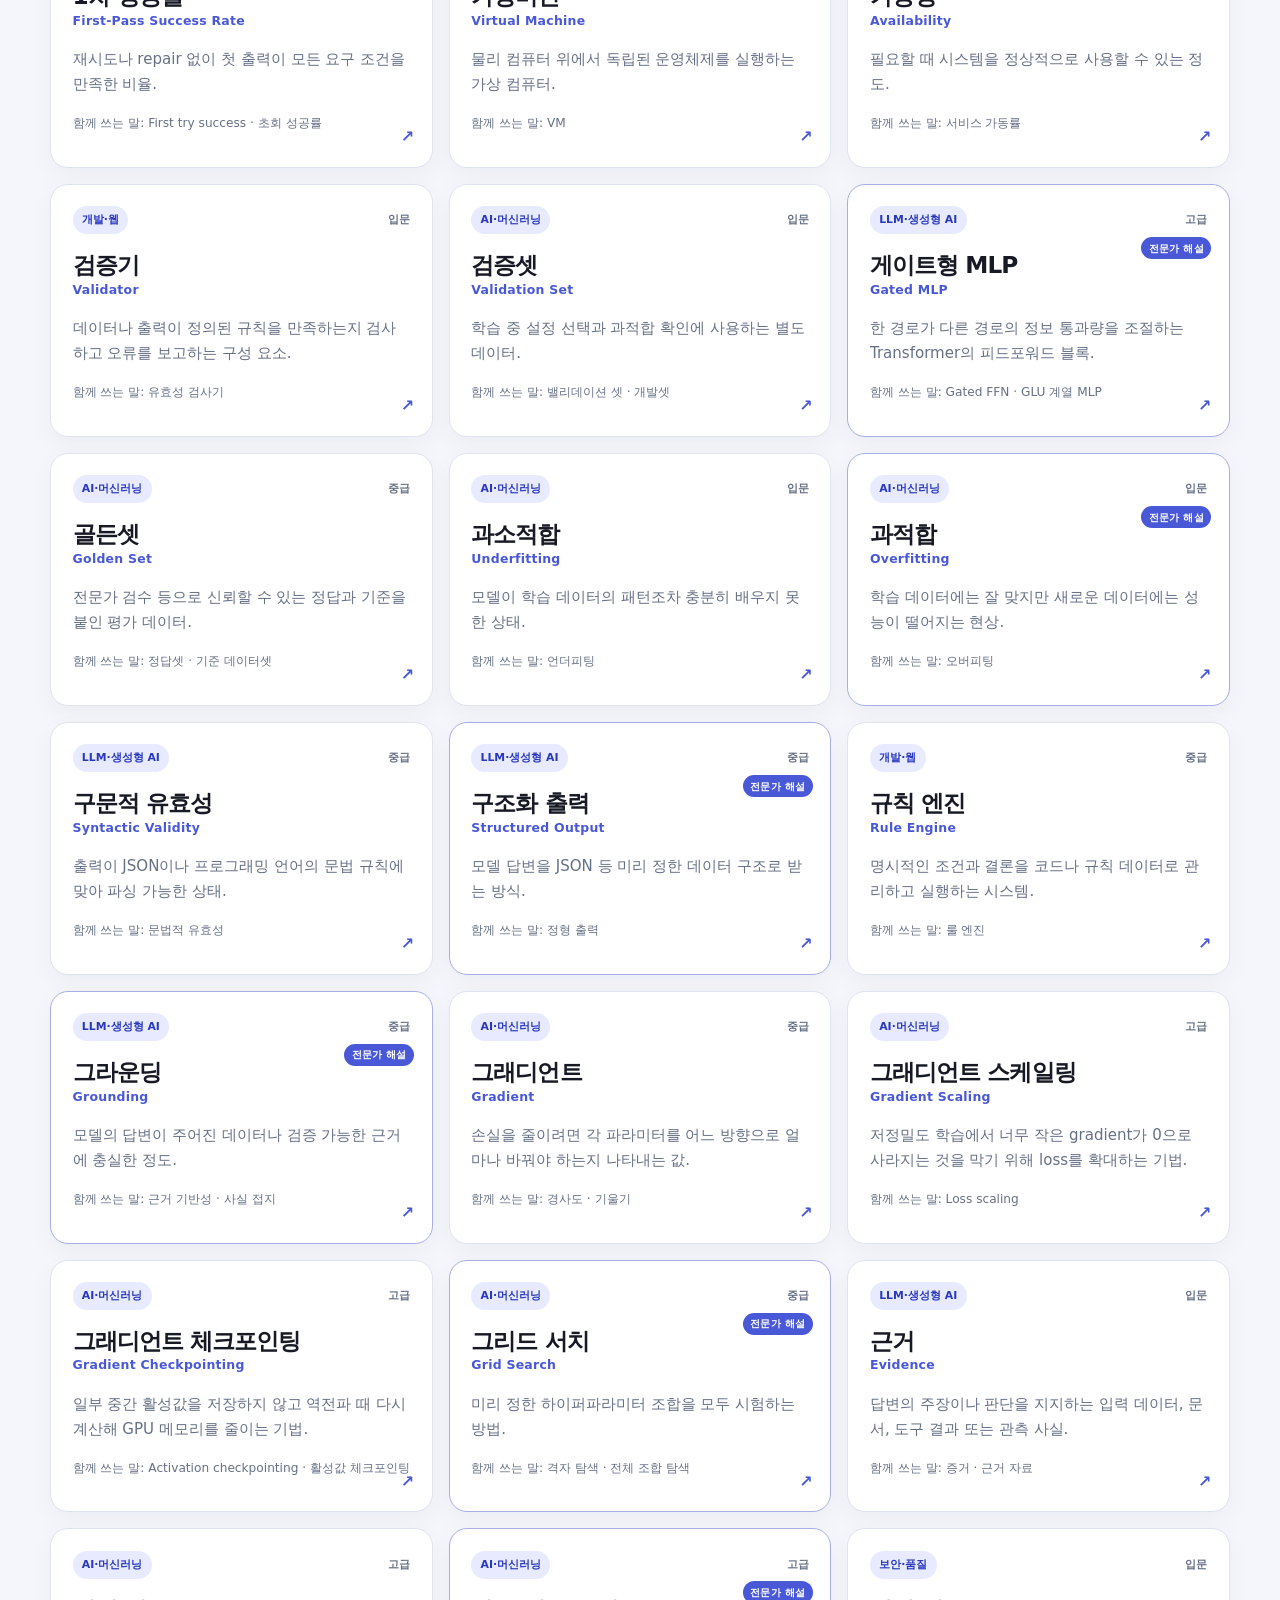
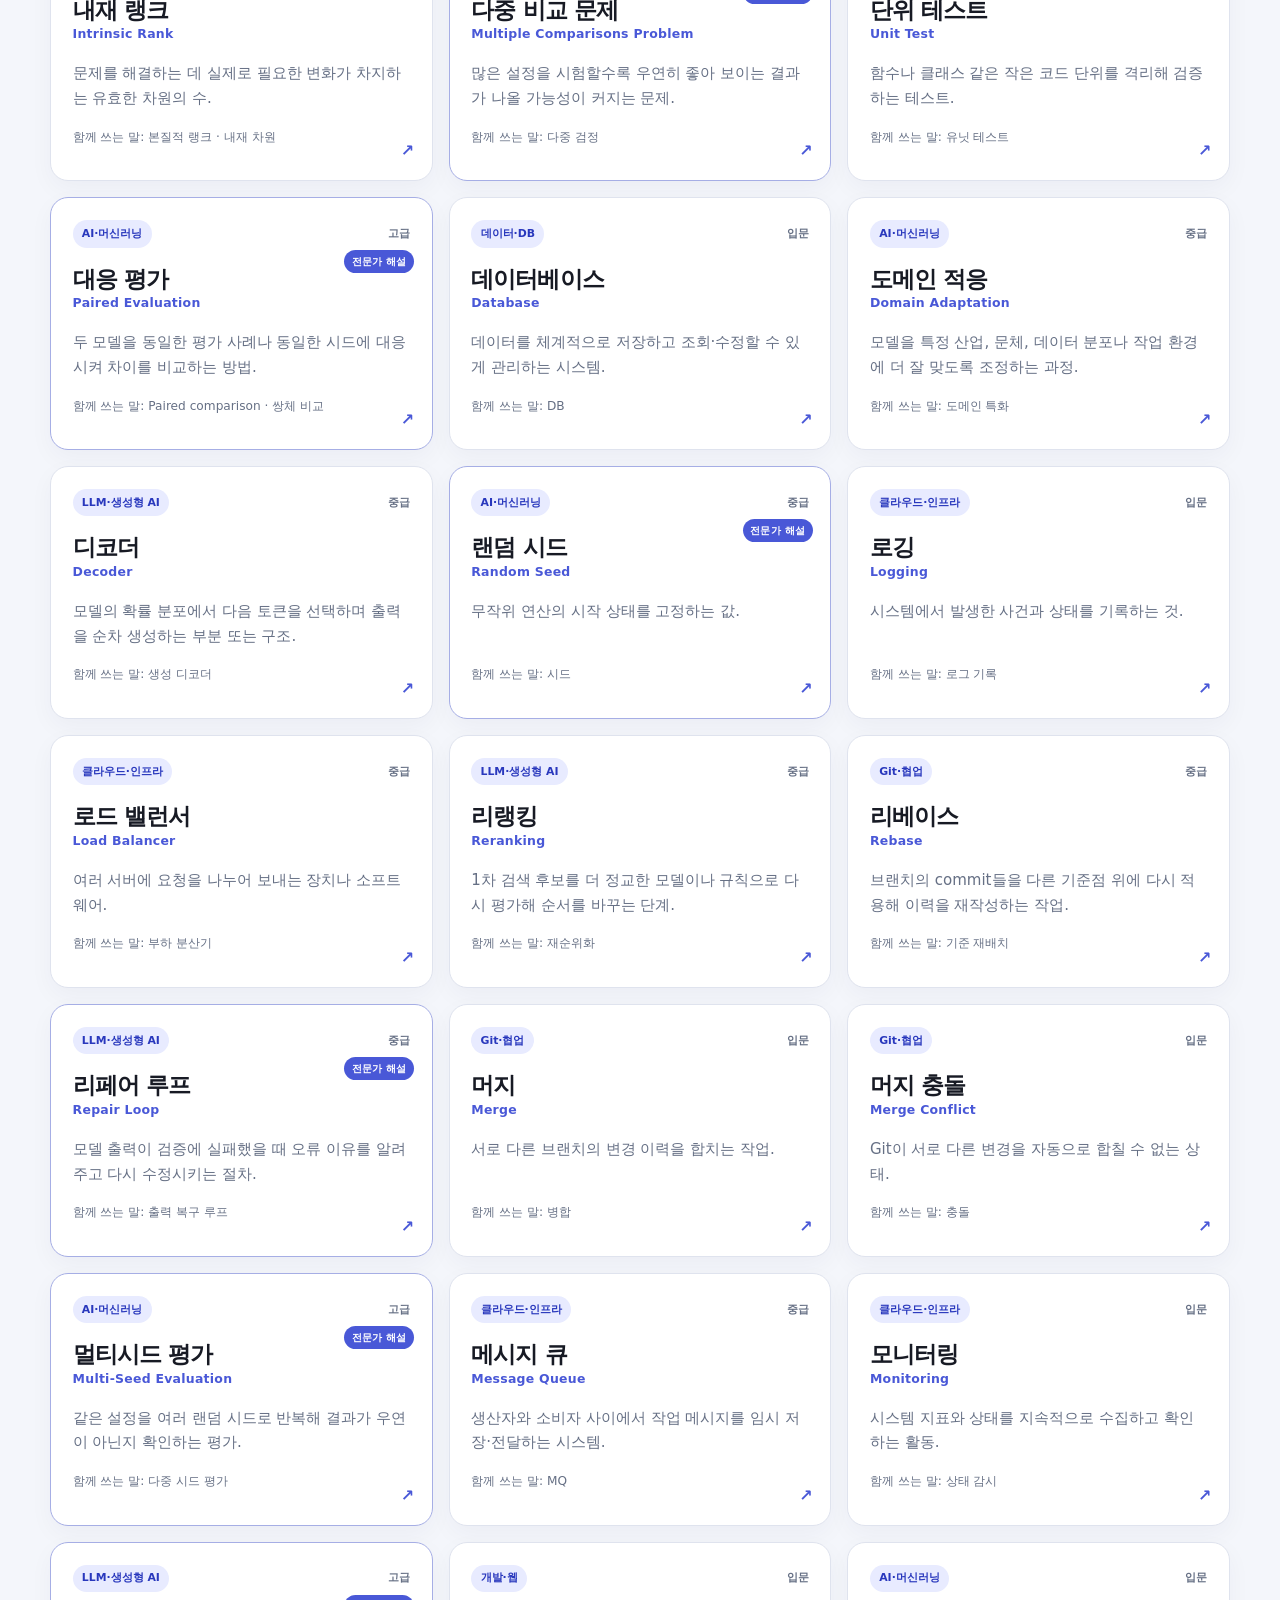
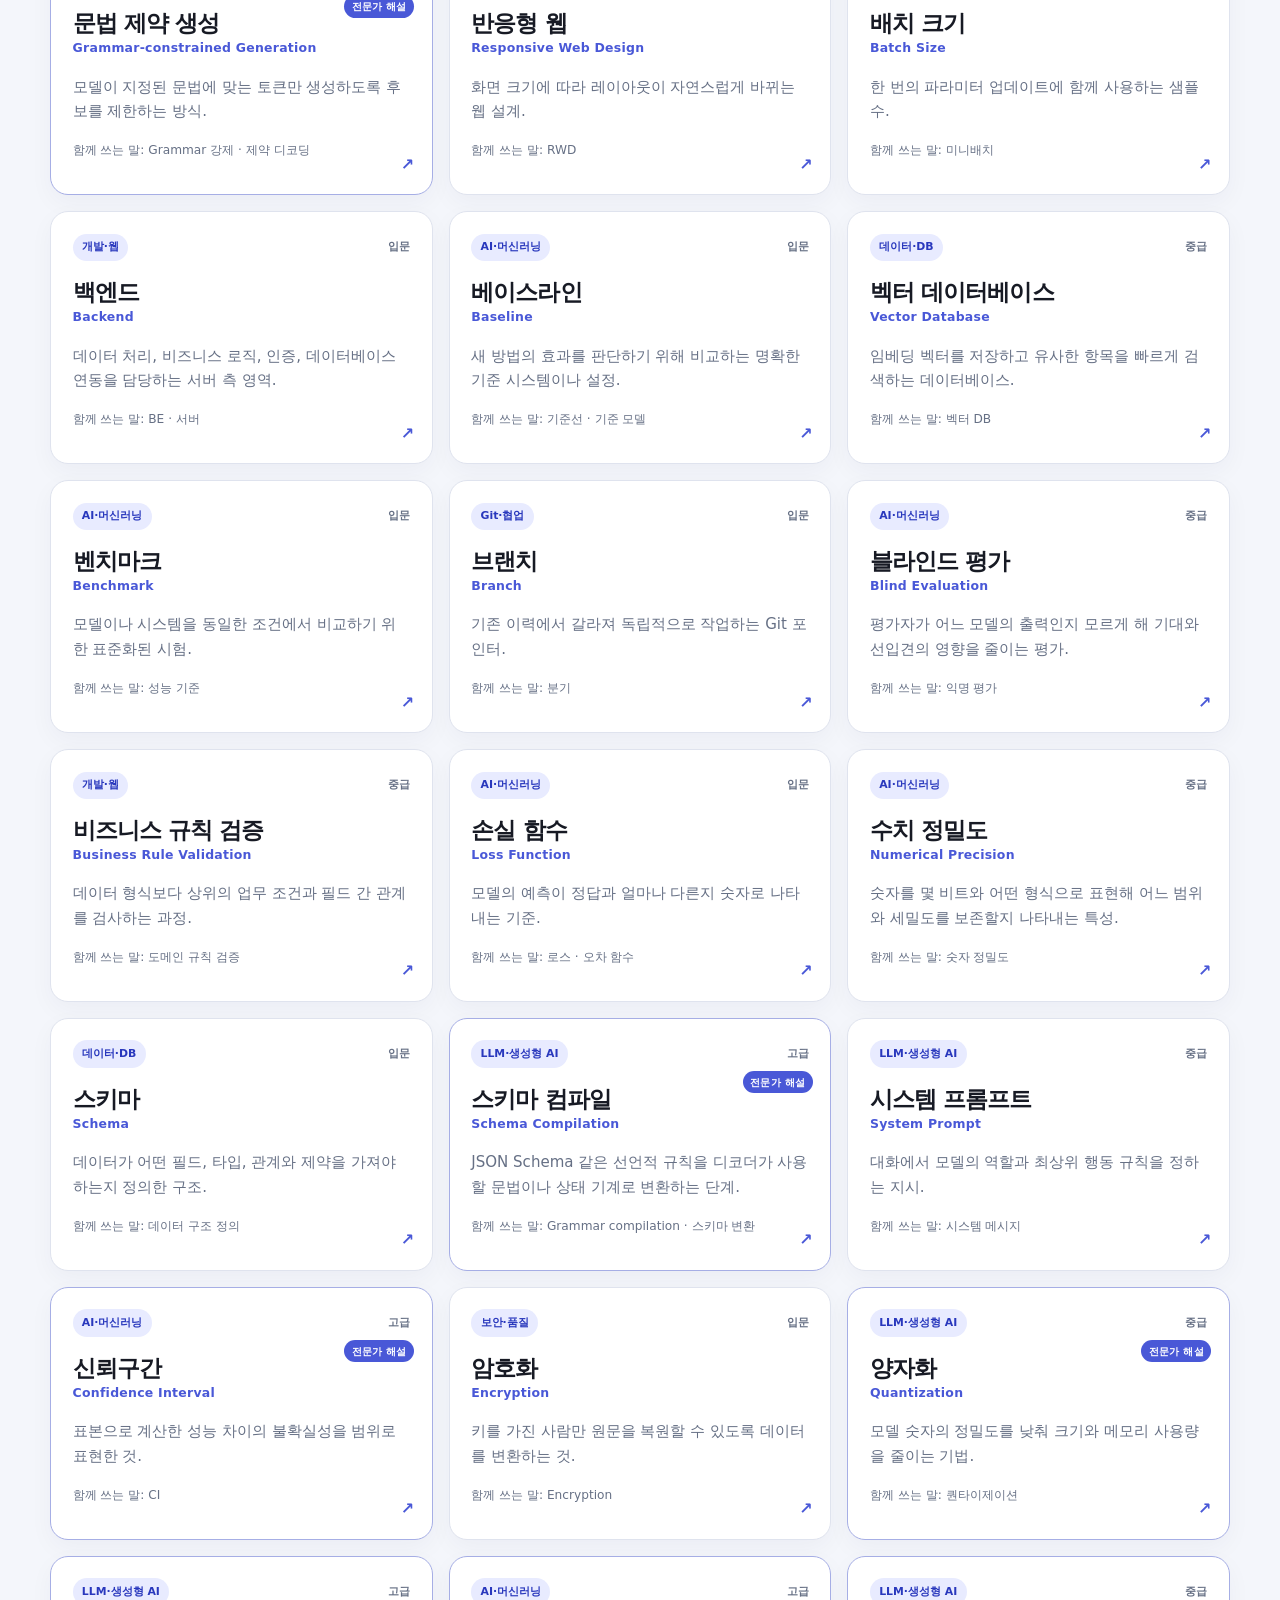
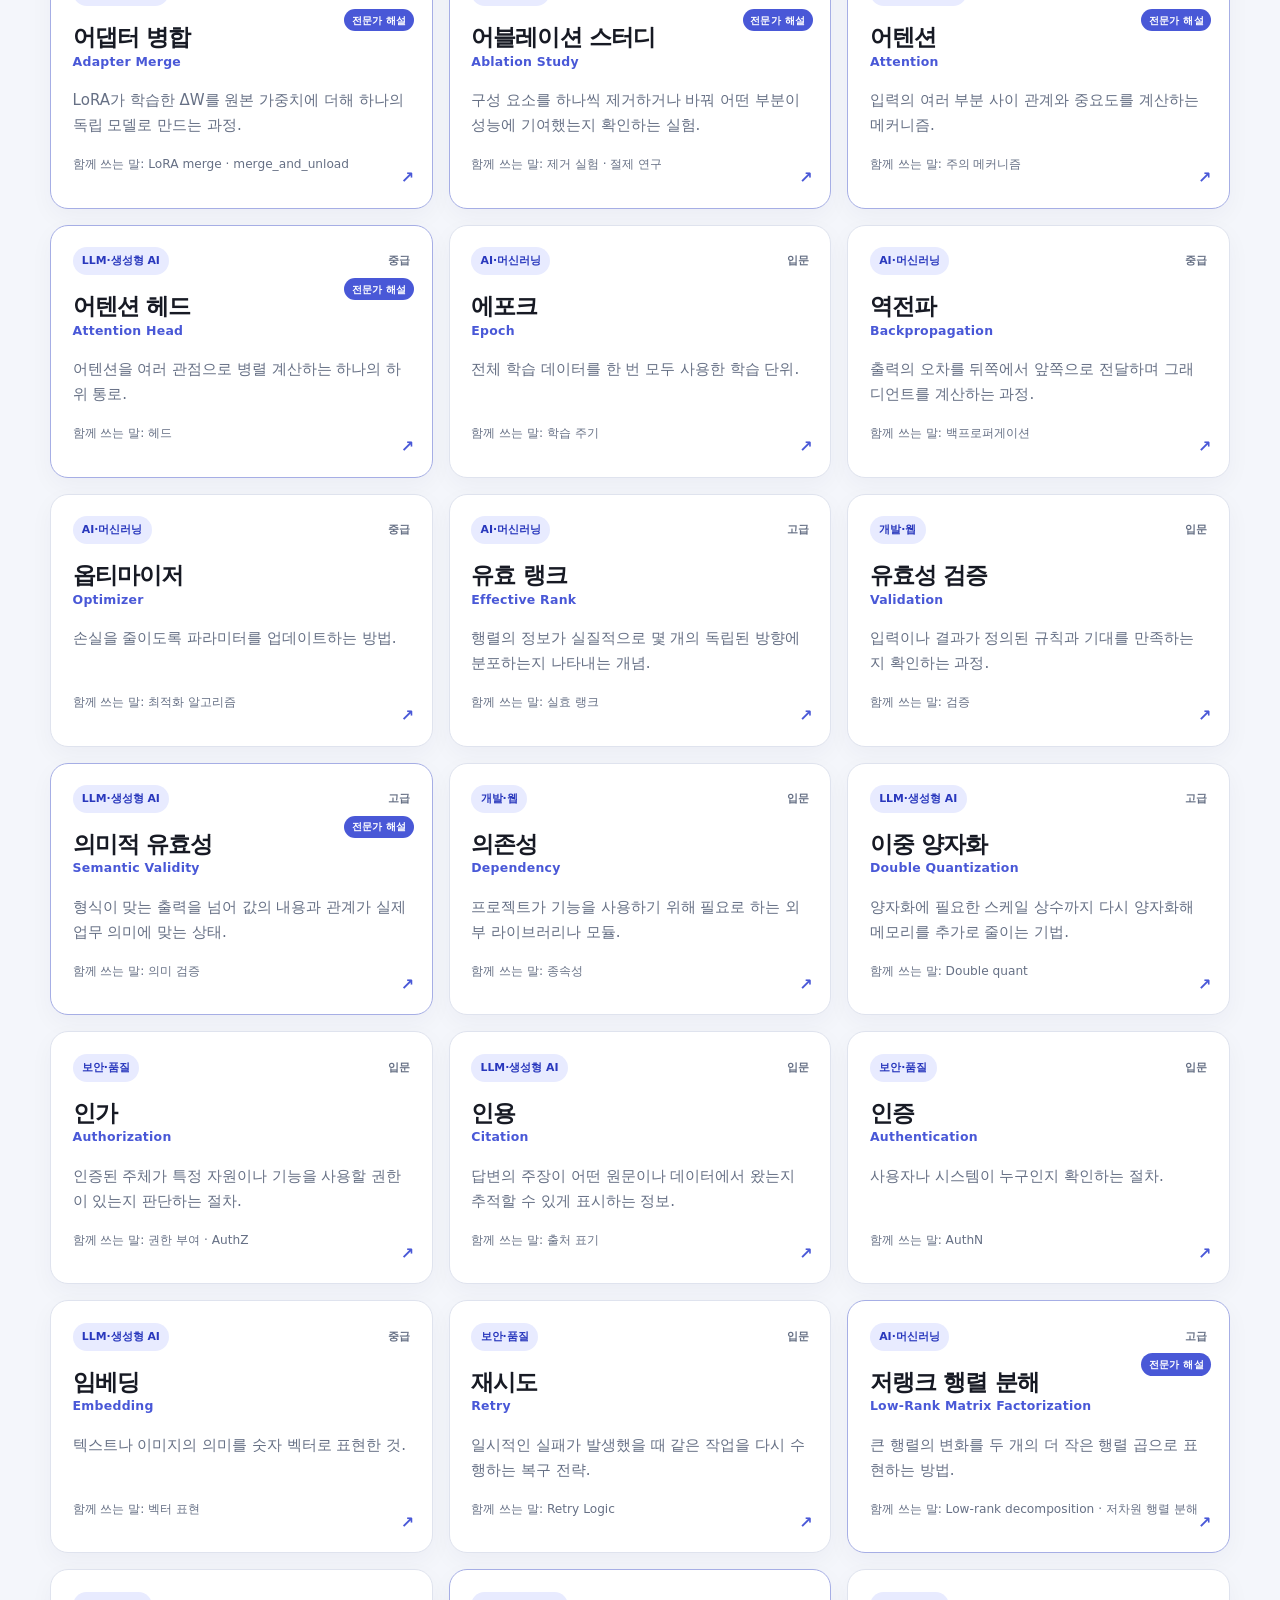
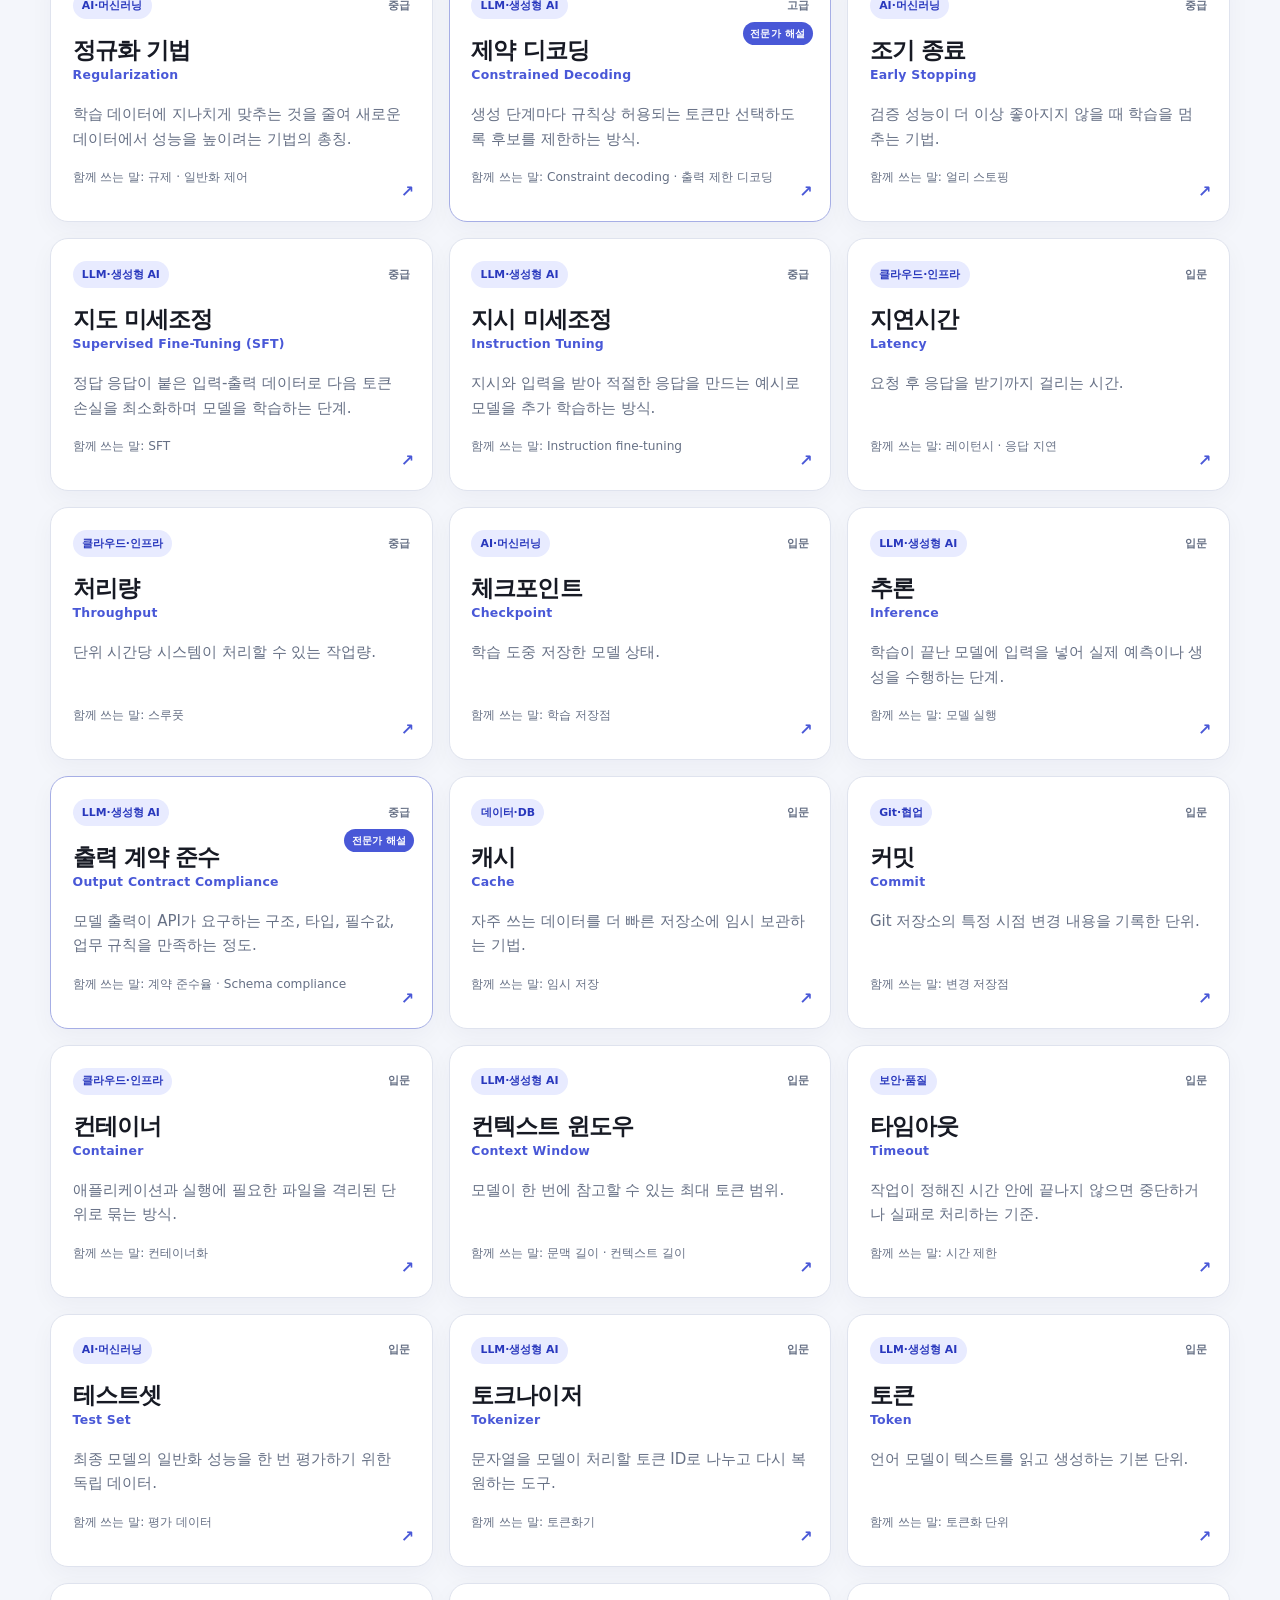
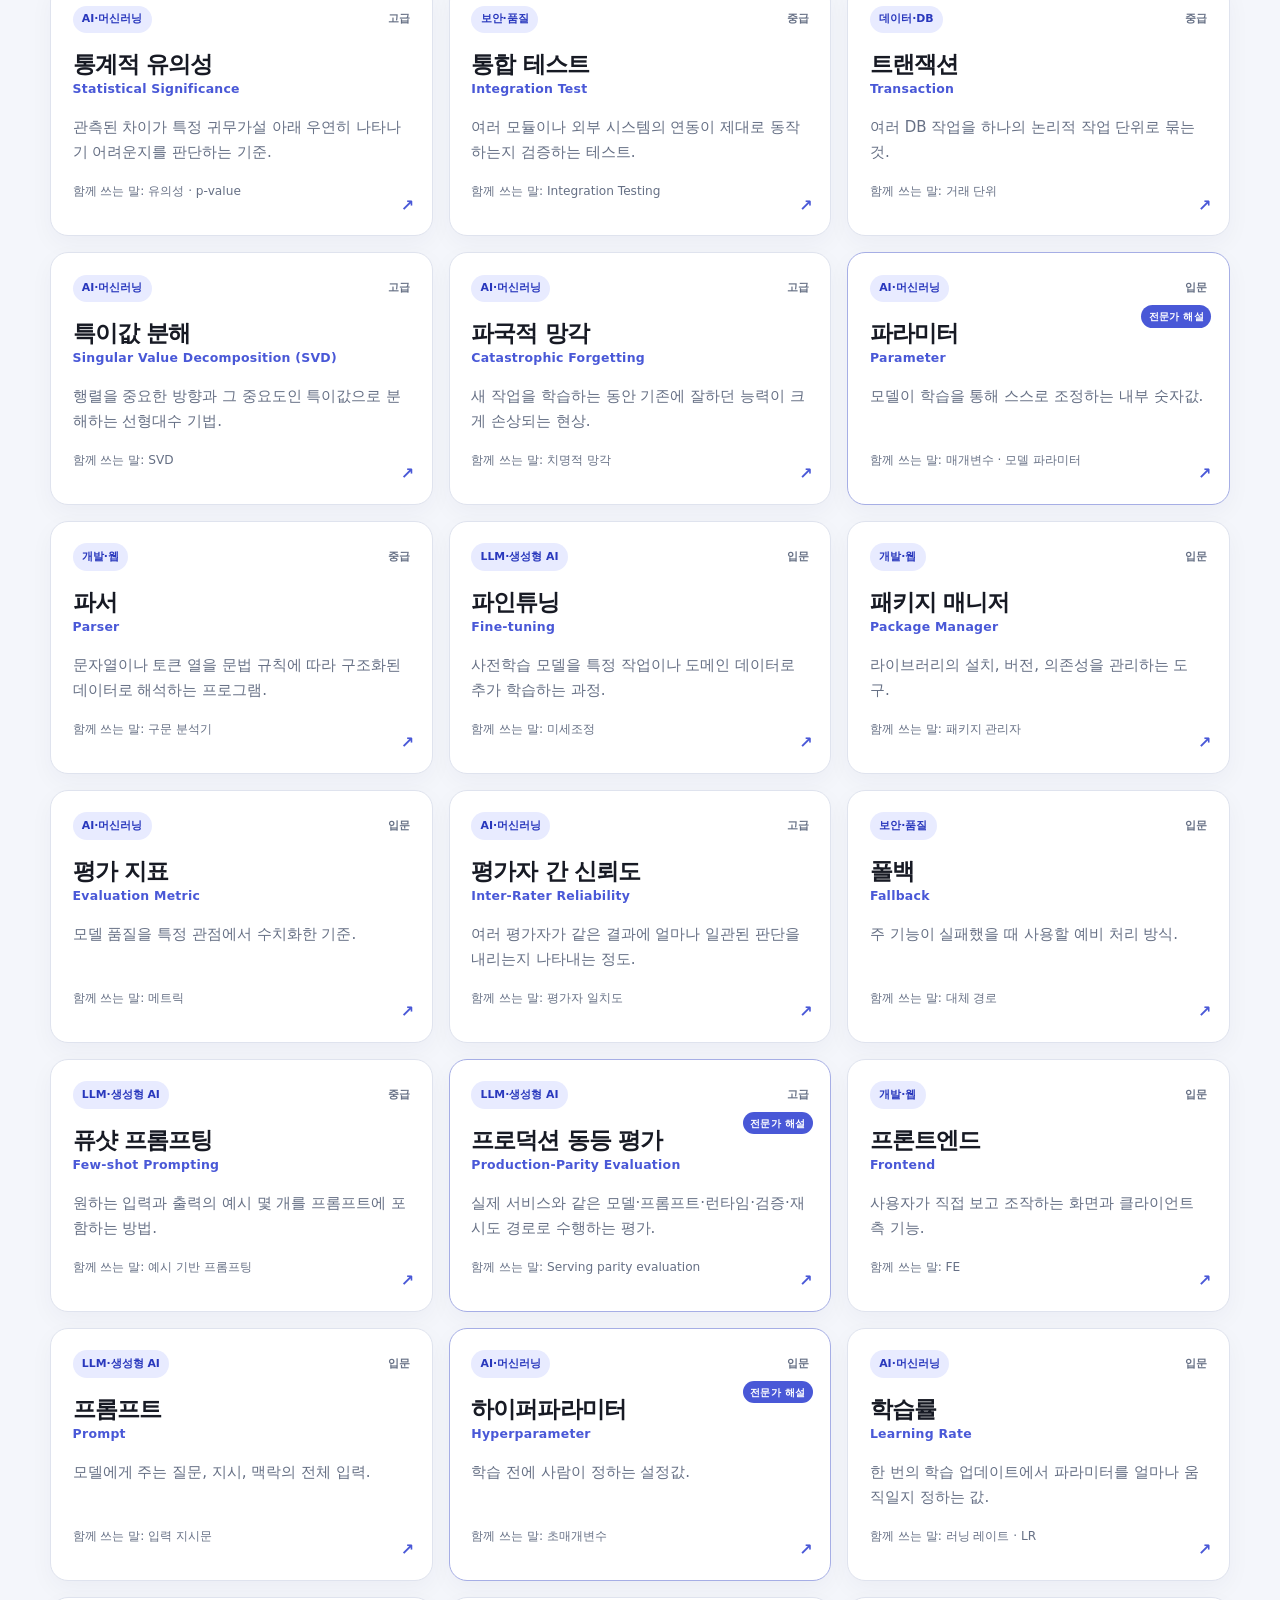
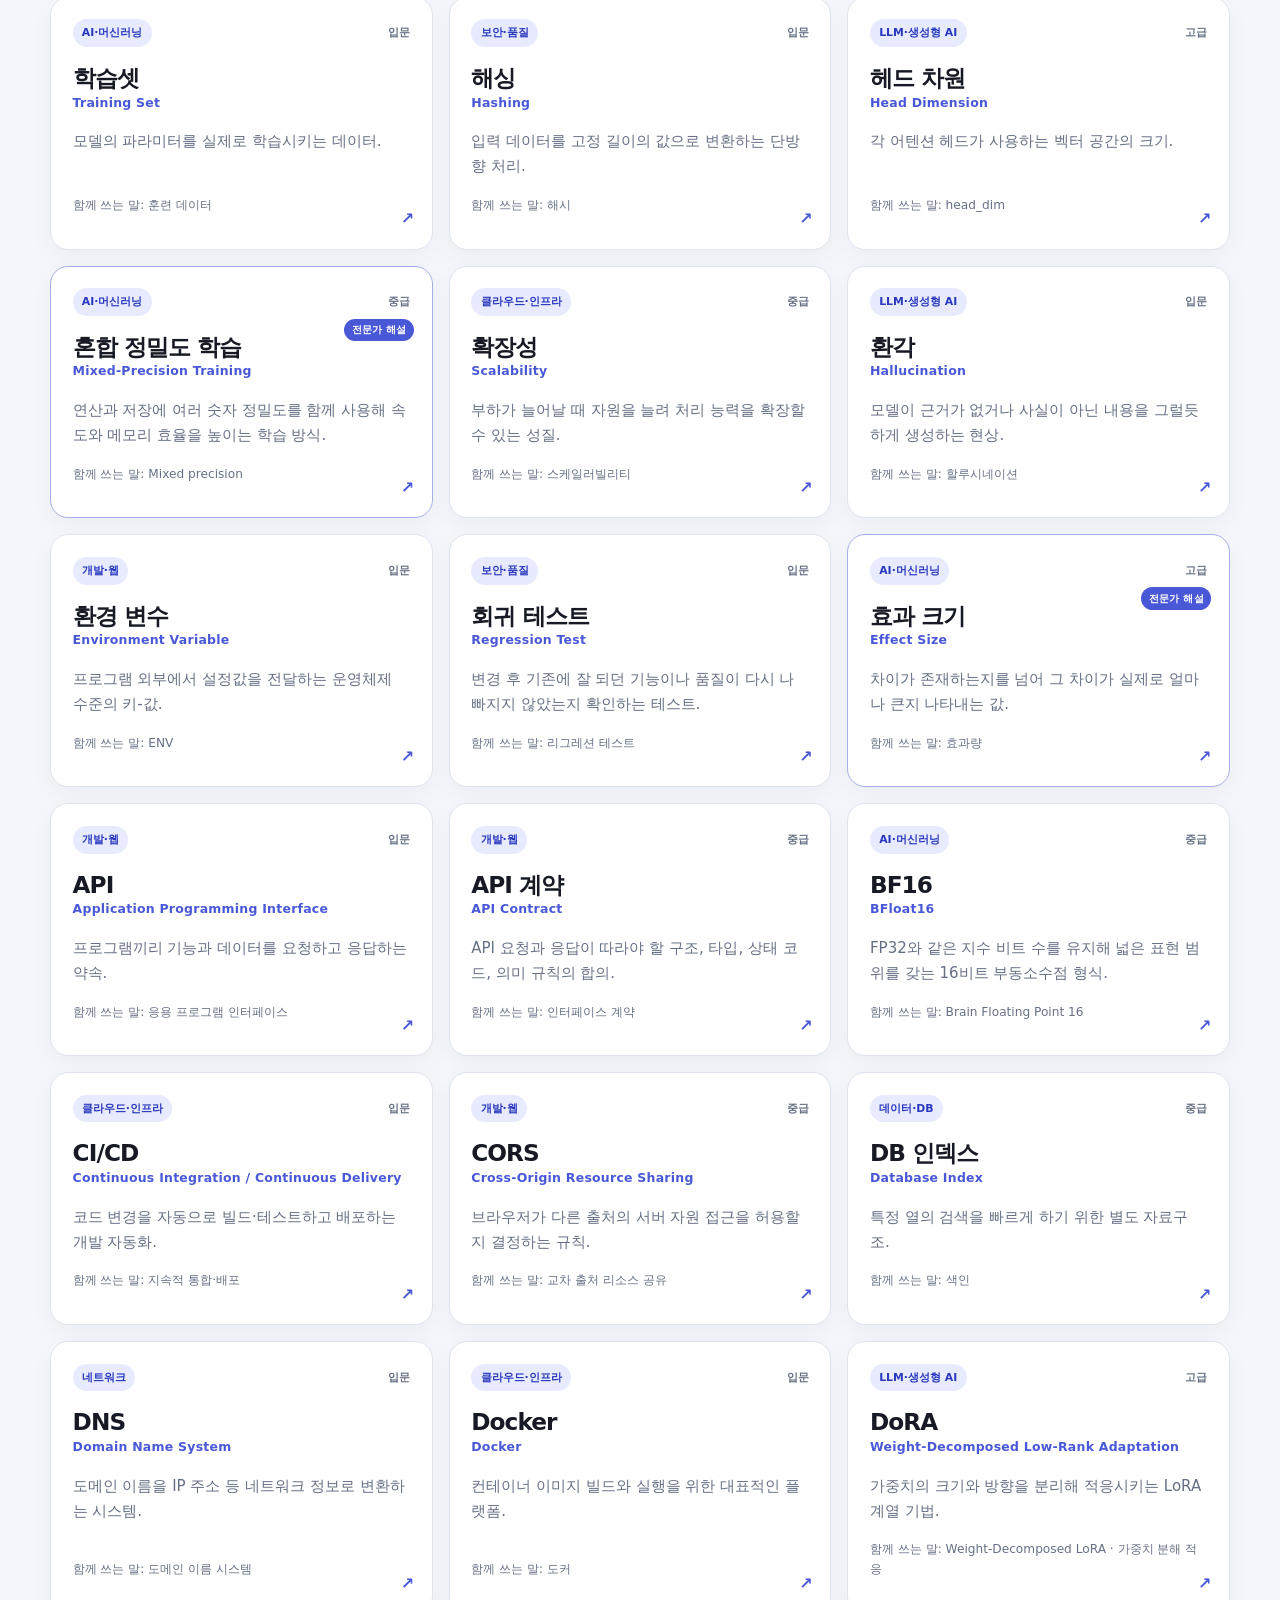
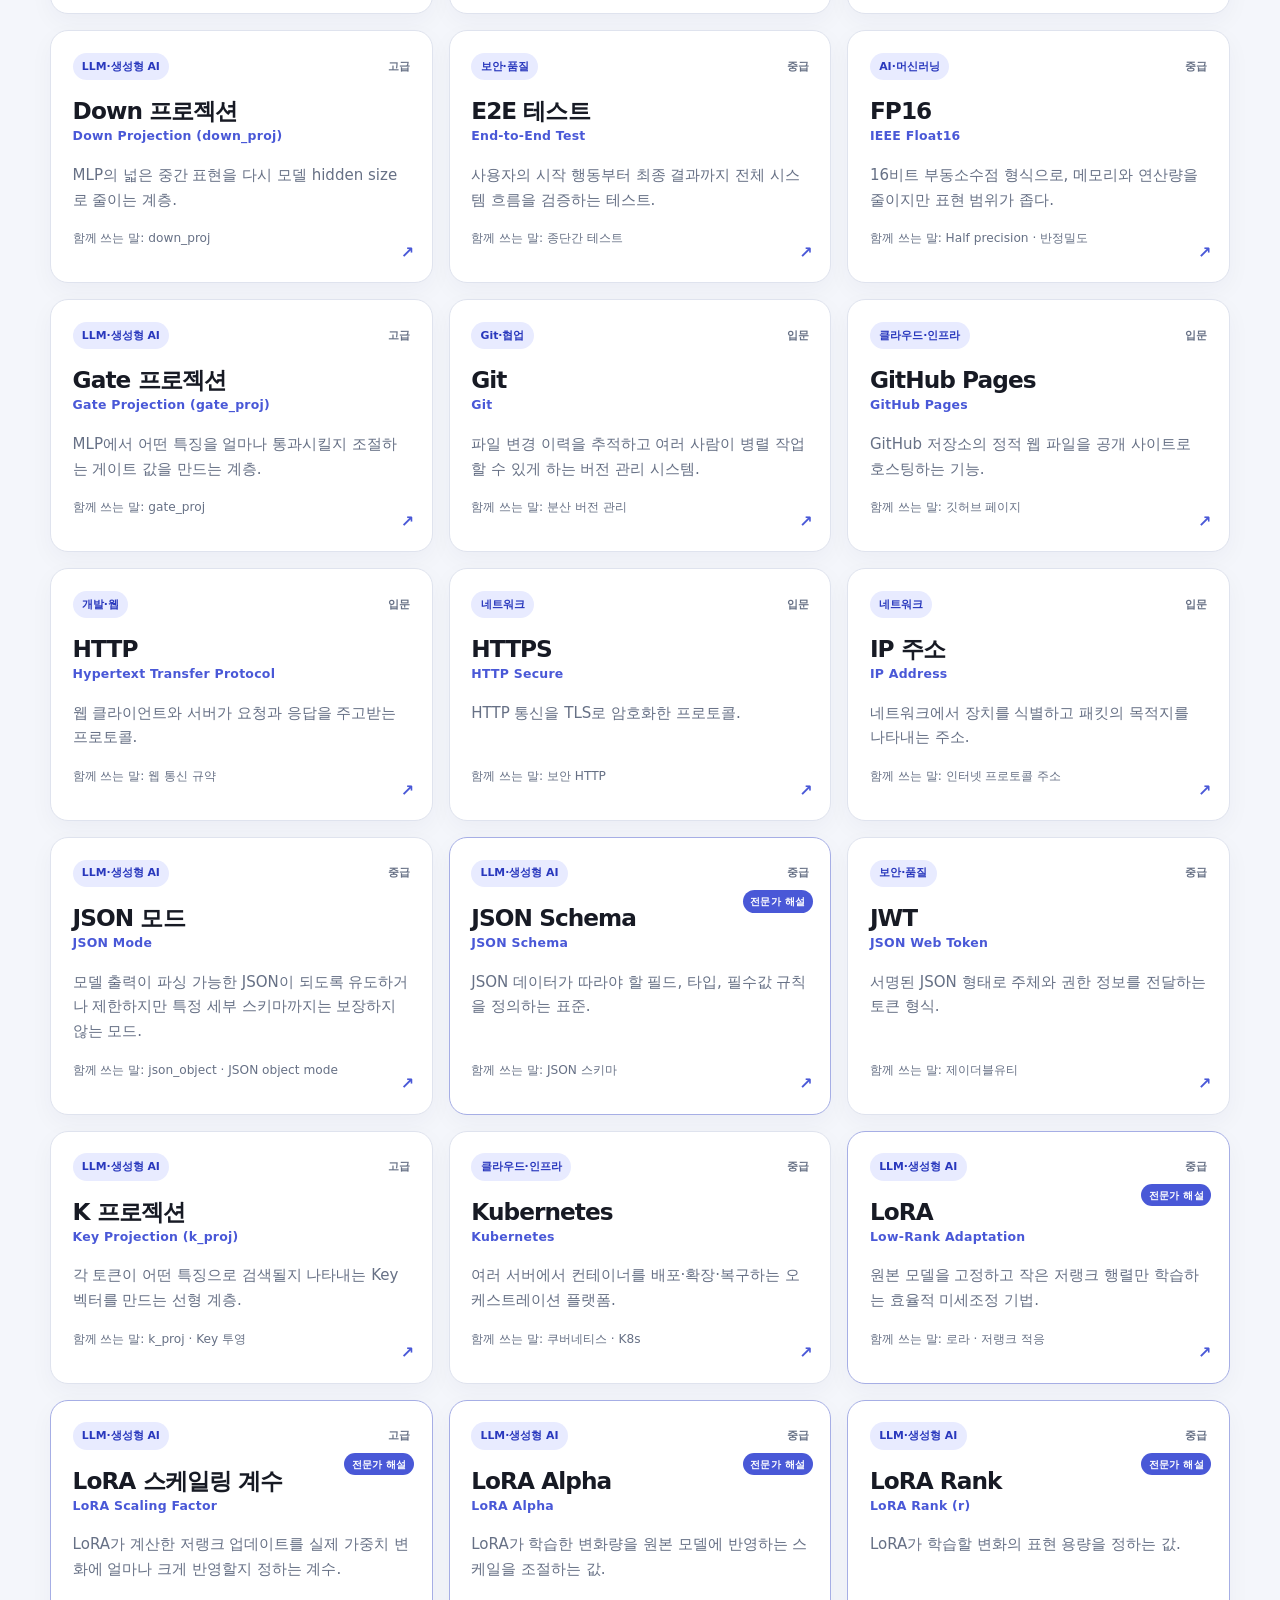
==== commit 78dda2b3: "feat: load second expert explanation batch" ====
--- a/index.html
+++ b/index.html
@@ -125,6 +125,7 @@
   <script src="./data/terms-expert-ai.js"></script>
   <script src="./data/learning-paths.js"></script>
   <script src="./data/term-details.js"></script>
+  <script src="./data/term-details-expert.js"></script>
   <script src="./app.js"></script>
 </body>
 </html>
